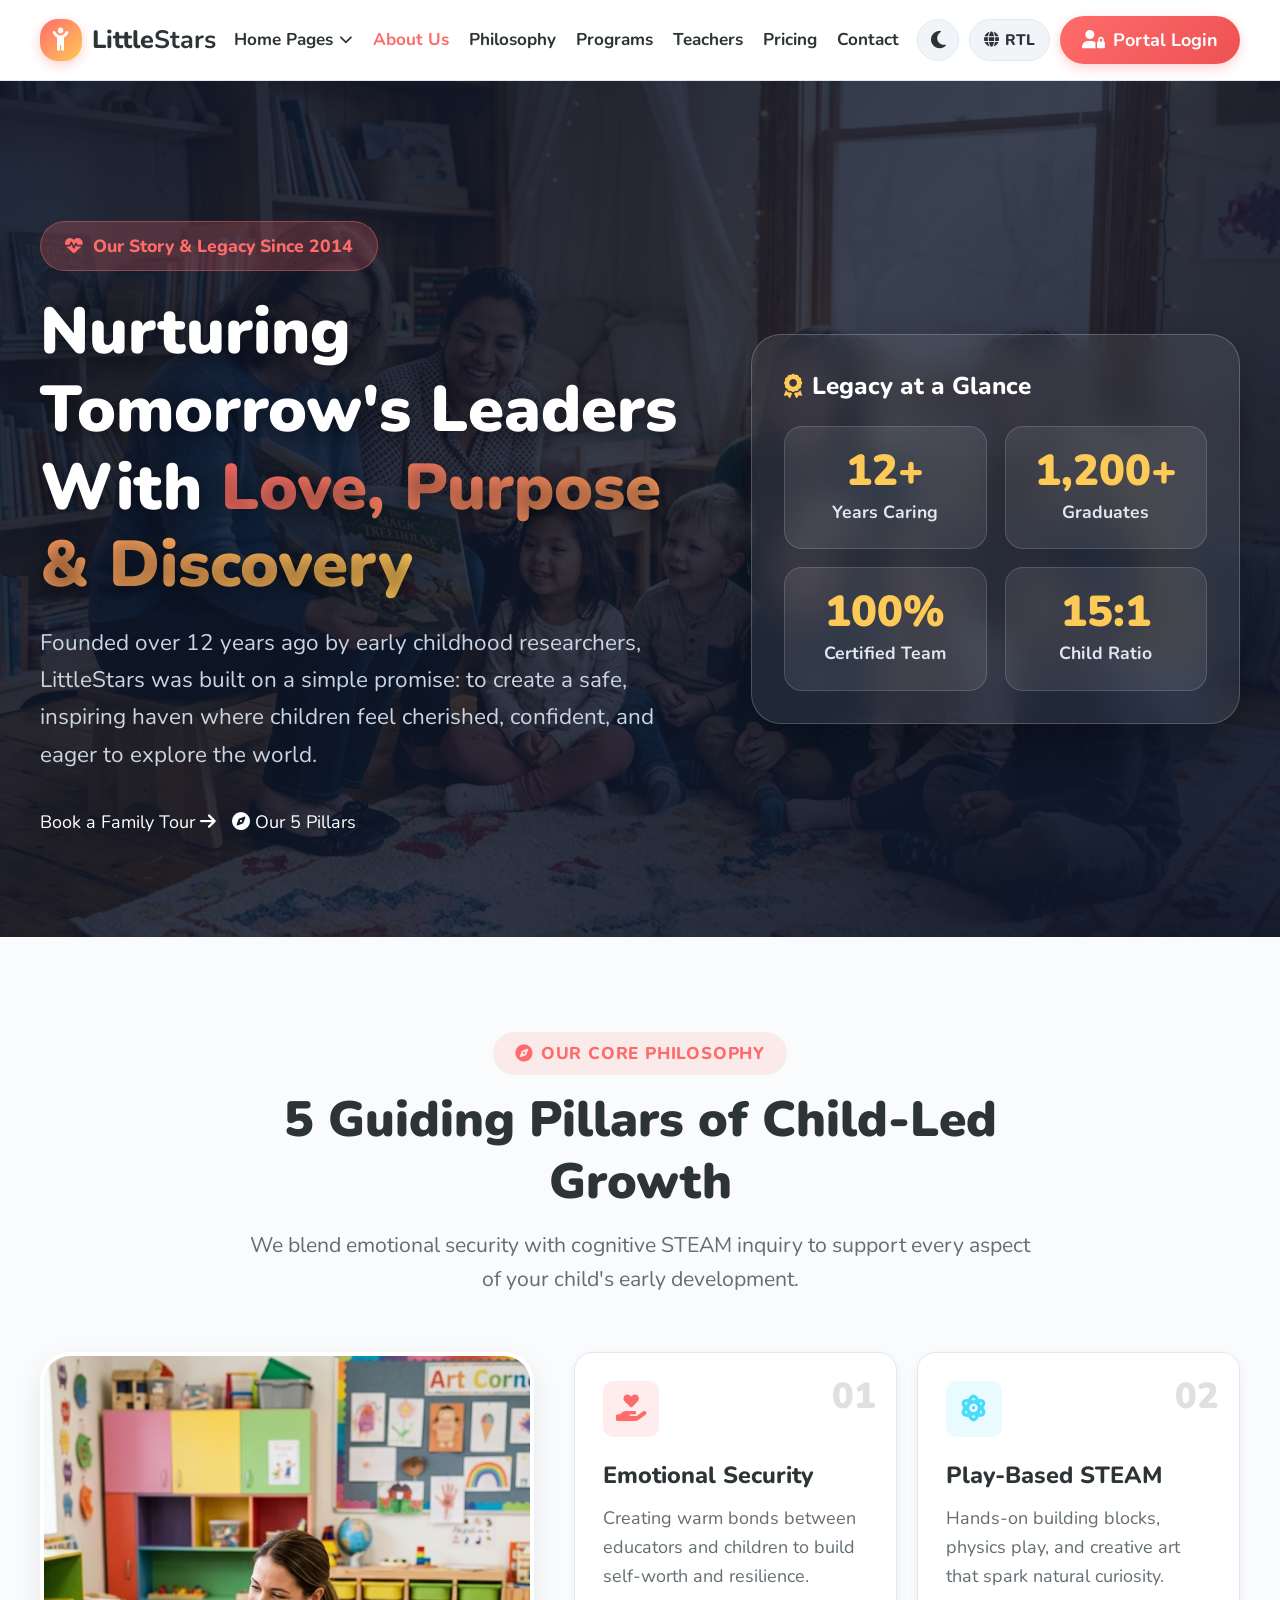
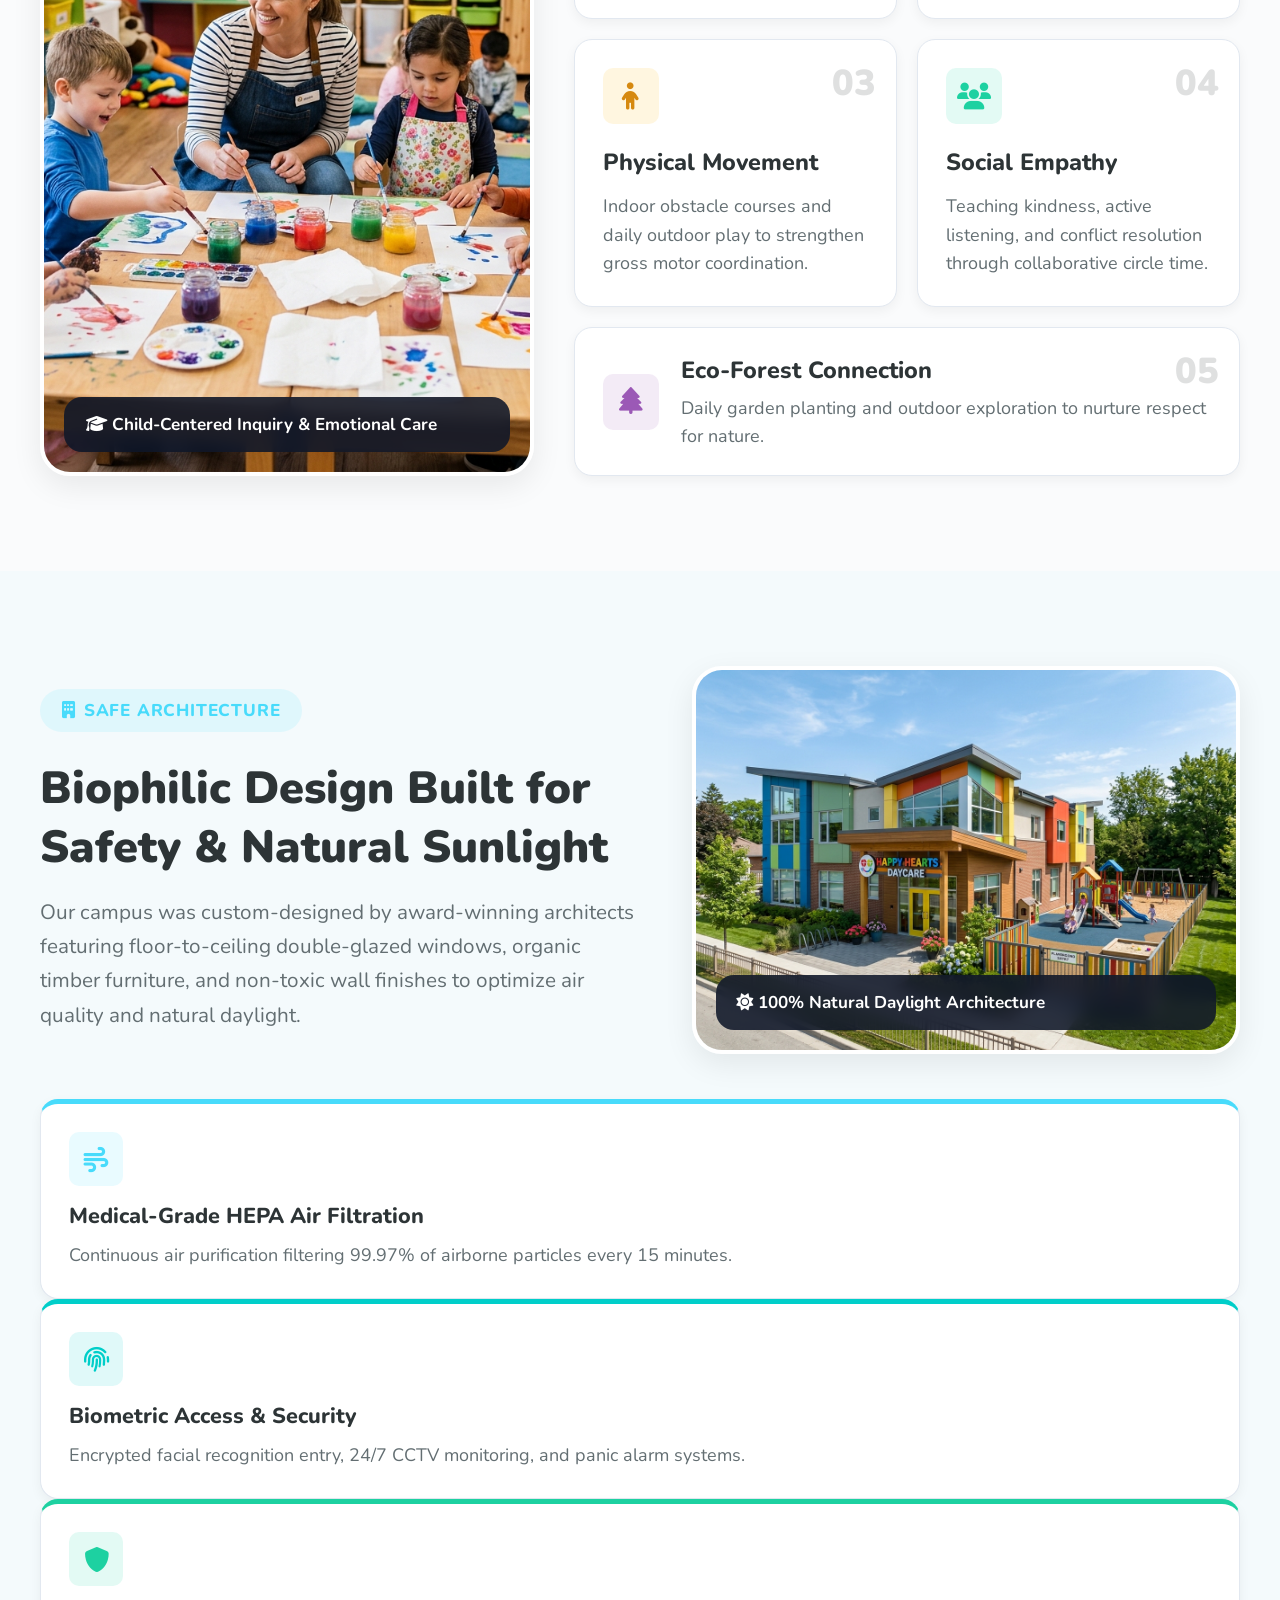
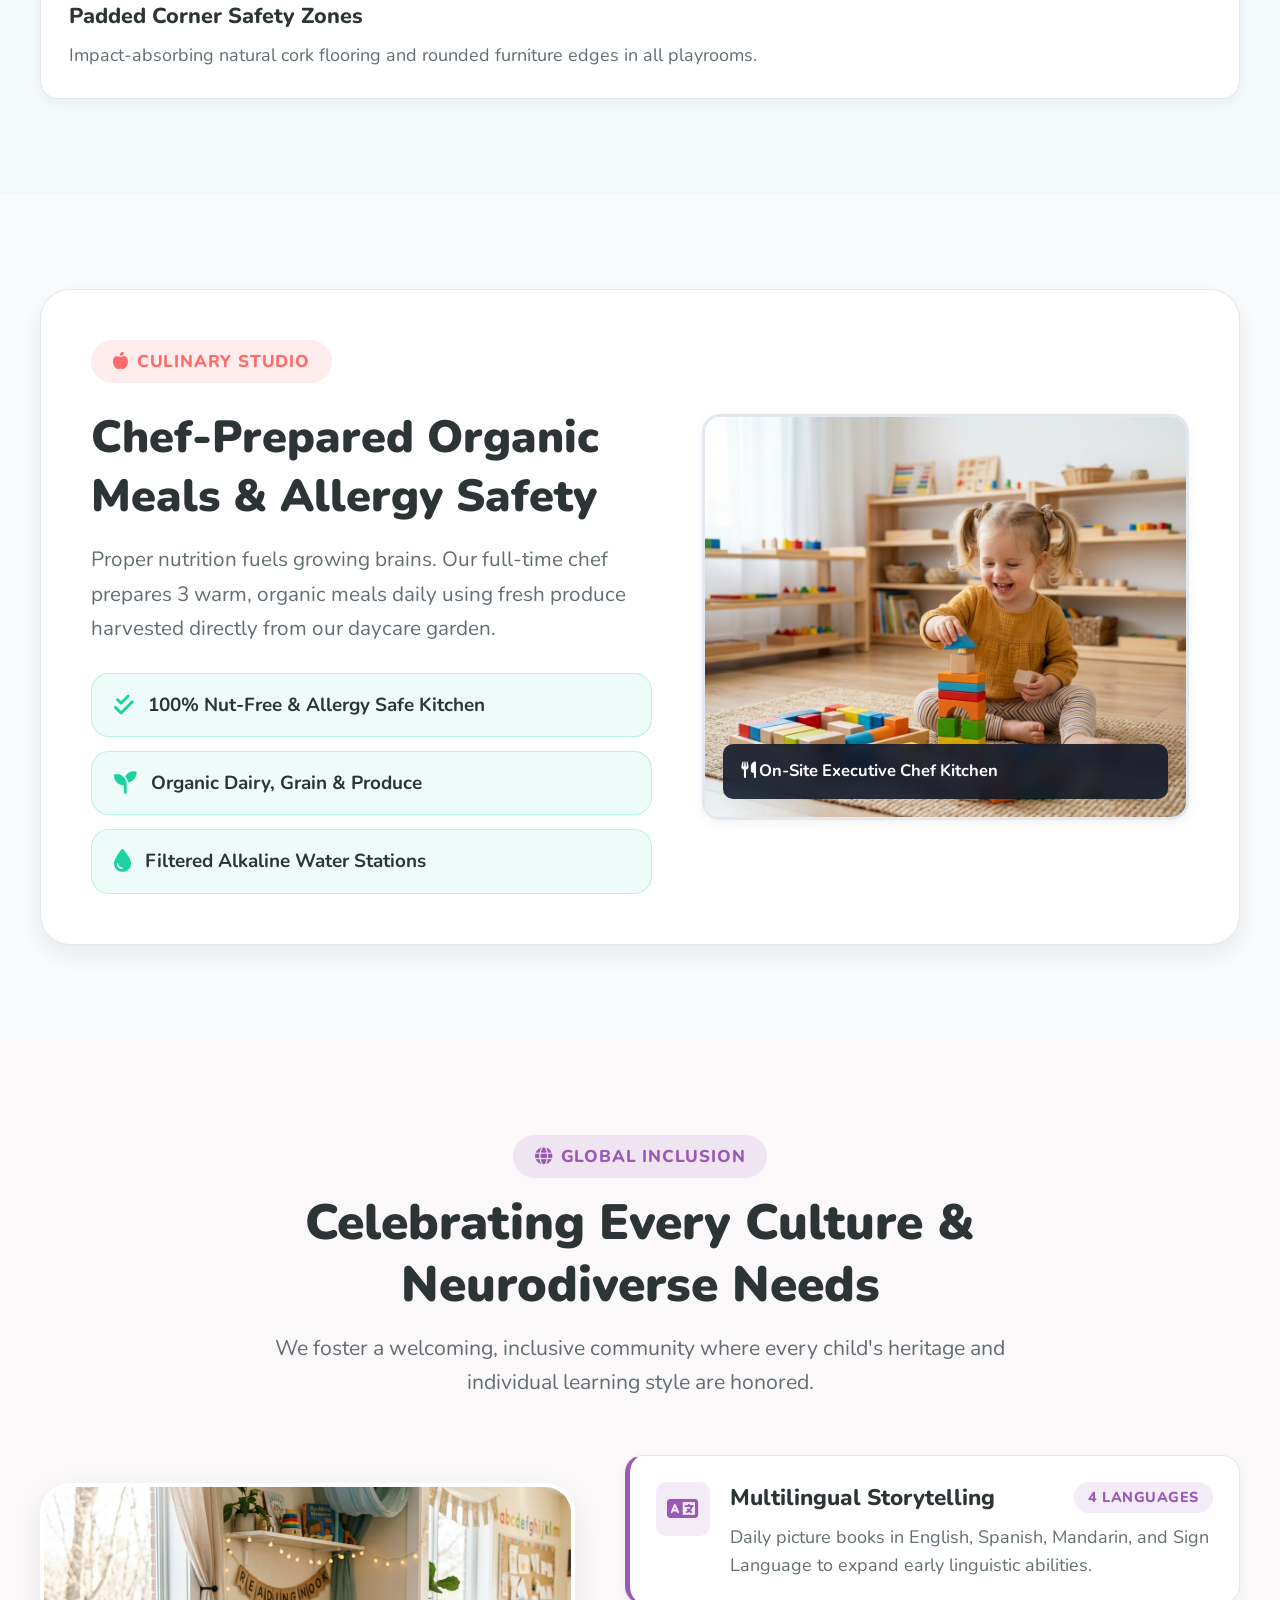
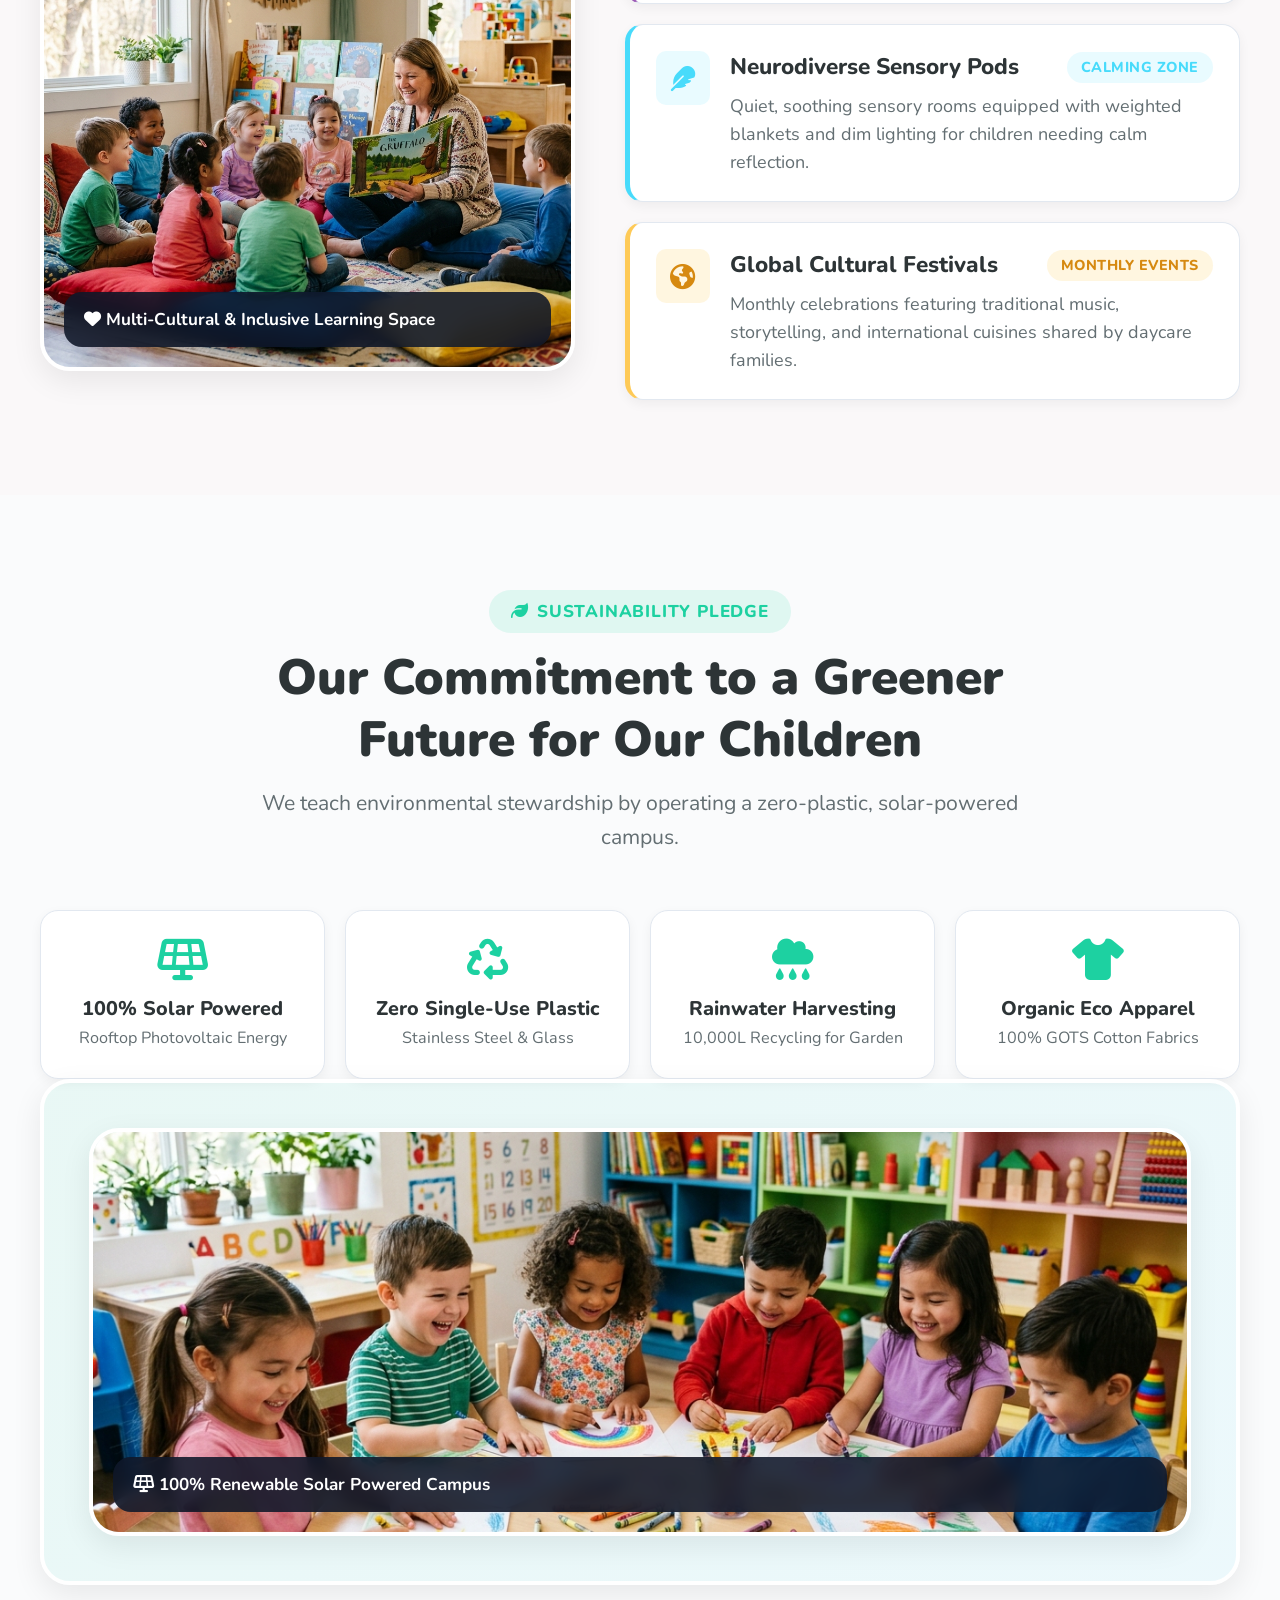
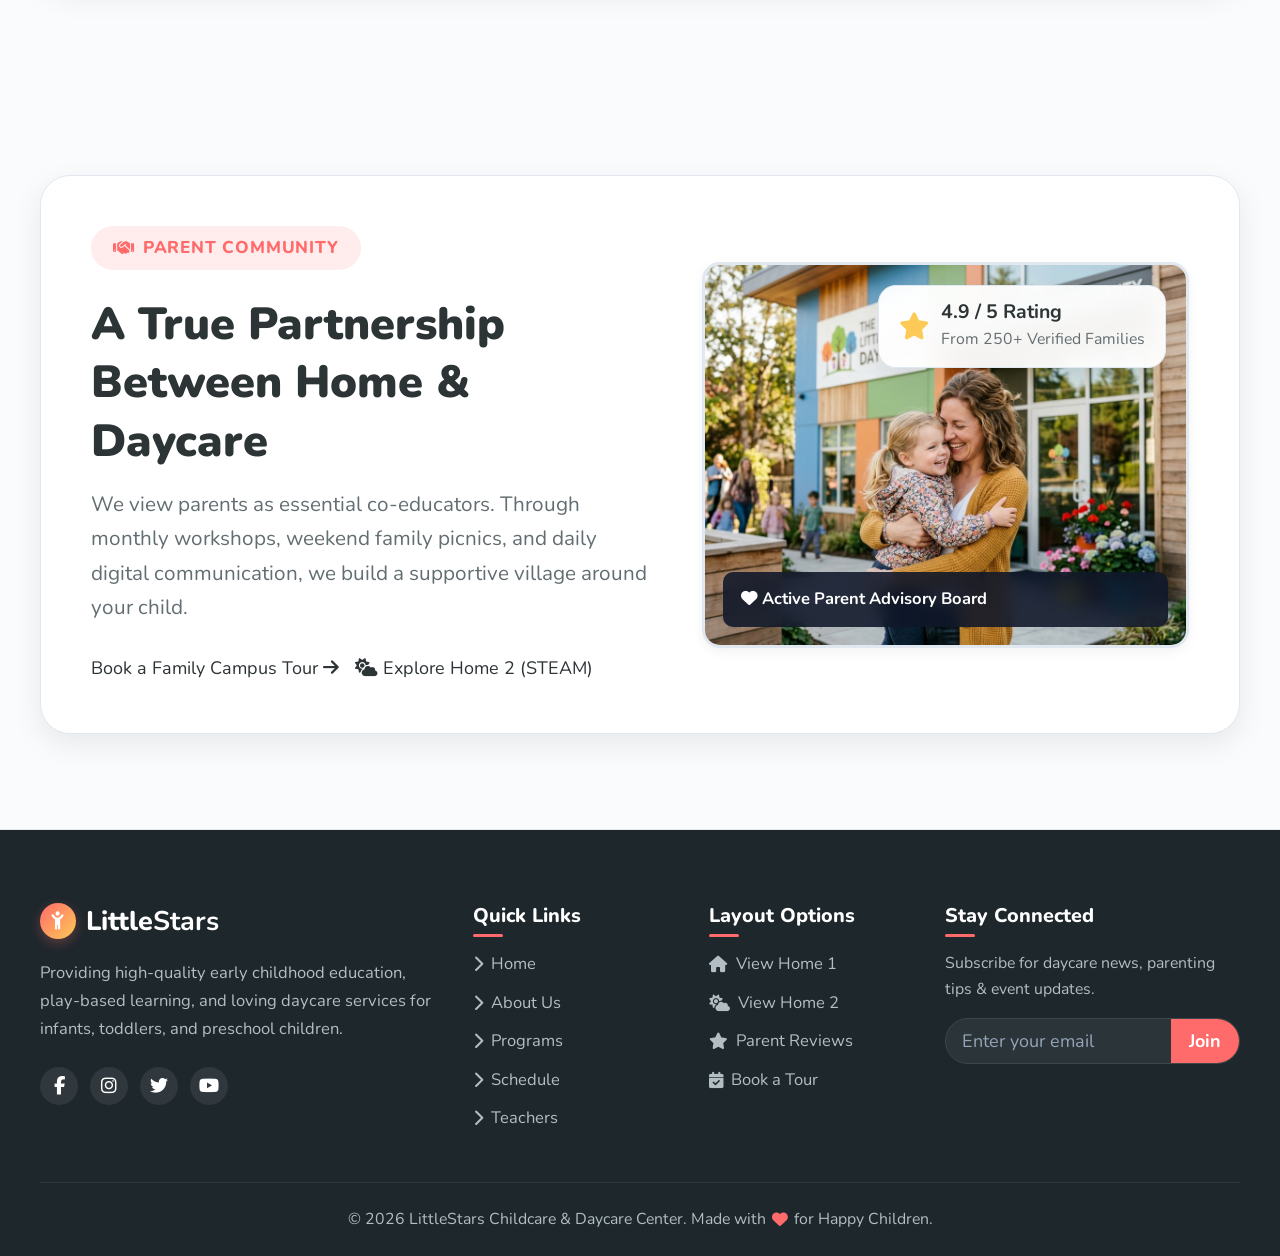
==== about.html @ 35e99935 "first commit" ====
<!DOCTYPE html>
<html lang="en">
<head>
  <meta charset="UTF-8">
  <meta name="viewport" content="width=device-width, initial-scale=1.0">
  <title>About Us - LittleStars Childcare & Daycare Center</title>

  <!-- Font Awesome Icons -->
  <link rel="stylesheet" href="https://cdnjs.cloudflare.com/ajax/libs/font-awesome/6.4.0/css/all.min.css">

  <!-- Google Fonts - Nunito -->
  <link rel="preconnect" href="https://fonts.googleapis.com">
  <link rel="preconnect" href="https://fonts.gstatic.com" crossorigin>
  <link href="https://fonts.googleapis.com/css2?family=Nunito:wght@400;600;700;800;900&display=swap" rel="stylesheet">

  <!-- Stylesheet -->
  <link rel="stylesheet" href="style.css">
</head>
<body>

  <!-- ==========================================================================
       HEADER NAVBAR COMPONENT (EXACT MATCH ACROSS ALL PAGES)
       ========================================================================== -->
  <header class="header">
    <div class="container">
      <nav class="navbar">
        <!-- Brand Logo -->
        <a href="index.html" class="brand-logo">
          <div class="brand-icon">
            <i class="fa-solid fa-child-reaching"></i>
          </div>
          <span>Little<strong>Stars</strong></span>
        </a>

        <!-- Navigation Menu -->
        <ul class="nav-menu" id="nav-menu">
          <!-- Home Dropdown -->
          <li class="nav-item dropdown" id="home-dropdown">
            <a href="#" class="nav-link dropdown-toggle">
              <span id="current-home-text">Home 1</span> <i class="fa-solid fa-chevron-down dropdown-icon"></i>
            </a>
            <ul class="dropdown-menu">
              <li class="dropdown-item">
                <a href="index.html" id="select-home1">
                  <i class="fa-solid fa-house"></i> Home 1 <span class="badge" id="badge-home1" style="display:none;">Active</span>
                </a>
              </li>
              <li class="dropdown-item">
                <a href="home2.html" id="select-home2">
                  <i class="fa-solid fa-cloud-sun"></i> Home 2 <span class="badge" id="badge-home2" style="display:none;">Active</span>
                </a>
              </li>
            </ul>
          </li>

          <!-- Navigation Links -->
          <li class="nav-item"><a href="about.html" class="nav-link active">About Us</a></li>
          <li class="nav-item"><a href="philosophy.html" class="nav-link">Philosophy</a></li>
          <li class="nav-item"><a href="programs.html" class="nav-link">Programs</a></li>
          <li class="nav-item"><a href="teachers.html" class="nav-link">Teachers</a></li>
          <li class="nav-item"><a href="pricing.html" class="nav-link">Pricing</a></li>
          <li class="nav-item"><a href="contact.html" class="nav-link">Contact</a></li>
        </ul>

        <!-- Right Side Utilities (Dark Mode, RTL, Login) -->
        <div class="nav-actions">
          <!-- Dark Mode Toggle Button -->
          <button class="icon-btn" id="theme-toggle-btn" title="Toggle Dark/Light Mode">
            <i class="fa-solid fa-moon"></i>
          </button>

          <!-- RTL Layout Switcher Button -->
          <button class="icon-btn rtl-toggle-btn" id="rtl-toggle-btn" title="Switch to RTL Mode">
            <i class="fa-solid fa-globe"></i>
            <span id="rtl-label">RTL</span>
          </button>

          <!-- Parent / Staff Portal Login Button -->
          <a href="login.html" class="btn-login" id="login-btn">
            <i class="fa-solid fa-user-lock"></i>
            <span>Portal Login</span>
          </a>

          <!-- Mobile Hamburger Toggle -->
          <button class="mobile-toggle" id="mobile-toggle-btn" aria-label="Toggle Navigation">
            <i class="fa-solid fa-bars"></i>
          </button>
        </div>
      </nav>
    </div>
  </header>

  <!-- ==========================================================================
       MAIN CONTENT CONTAINER - ABOUT.HTML 7 UNIQUE SECTIONS WITH UNIQUE IMAGES
       ========================================================================== -->
  <main class="main-content">

    <!-- ==========================================================================
         SECTION 1: OUR FOUNDING VISION & LEGACY (#abt-hero) - SPLIT HERO LAYOUT
         ========================================================================== -->
    <section class="abt-hero-section" id="abt-hero">
      <div class="abt-hero-overlay"></div>
      <div class="container abt-hero-container">
        <div class="abt-hero-grid">
          <!-- Left Hero Content -->
          <div class="abt-hero-text">
            <div class="abt-hero-badge">
              <i class="fa-solid fa-heart-pulse"></i> Our Story & Legacy Since 2014
            </div>
            <h1 class="abt-hero-title">
              Nurturing Tomorrow's Leaders With <span>Love, Purpose & Discovery</span>
            </h1>
            <p class="abt-hero-desc">
              Founded over 12 years ago by early childhood researchers, LittleStars was built on a simple promise: to create a safe, inspiring haven where children feel cherished, confident, and eager to explore the world.
            </p>
            <div class="abt-hero-actions">
              <a href="contact.html" class="btn-primary">
                Book a Family Tour <i class="fa-solid fa-arrow-right"></i>
              </a>
              <a href="#abt-philosophy" class="btn-secondary">
                <i class="fa-solid fa-compass"></i> Our 5 Pillars
              </a>
            </div>
          </div>

          <!-- Right Floating Stats Card Grid -->
          <div class="abt-hero-card-box">
            <div class="abt-hero-stats-card">
              <h3><i class="fa-solid fa-award"></i> Legacy at a Glance</h3>
              <div class="abt-hero-stats-grid">
                <div class="abt-stat-box">
                  <h4>12+</h4>
                  <p>Years Caring</p>
                </div>
                <div class="abt-stat-box">
                  <h4>1,200+</h4>
                  <p>Graduates</p>
                </div>
                <div class="abt-stat-box">
                  <h4>100%</h4>
                  <p>Certified Team</p>
                </div>
                <div class="abt-stat-box">
                  <h4>15:1</h4>
                  <p>Child Ratio</p>
                </div>
              </div>
            </div>
          </div>
        </div>
      </div>
    </section>

    <!-- ==========================================================================
         SECTION 2: THE 5 GUIDING CHILD-LED PILLARS (#abt-philosophy) - SPLIT GRID LAYOUT
         ========================================================================== -->
    <section class="abt-philosophy-section" id="abt-philosophy">
      <div class="container">
        <div class="section-header">
          <span class="section-tag"><i class="fa-solid fa-compass"></i> Our Core Philosophy</span>
          <h2 class="section-title">5 Guiding Pillars of Child-Led Growth</h2>
          <p class="section-desc">We blend emotional security with cognitive STEAM inquiry to support every aspect of your child's early development.</p>
        </div>

        <div class="abt-philosophy-split">
          <!-- Featured Image Frame Left -->
          <div class="abt-philo-media">
            <div class="abt-philo-frame">
              <img src="images/about_child_philosophy.jpg" alt="Child-led growth philosophy and inquiry learning">
              <div class="abt-philo-tag">
                <i class="fa-solid fa-graduation-cap"></i> Child-Centered Inquiry & Emotional Care
              </div>
            </div>
          </div>

          <!-- 5 Pillars Grid Right -->
          <div class="abt-pillars-grid">
            <!-- Pillar 1 -->
            <div class="abt-pillar-card p-red">
              <div class="abt-p-num">01</div>
              <div class="abt-p-icon"><i class="fa-solid fa-hand-holding-heart"></i></div>
              <h3>Emotional Security</h3>
              <p>Creating warm bonds between educators and children to build self-worth and resilience.</p>
            </div>

            <!-- Pillar 2 -->
            <div class="abt-pillar-card p-blue">
              <div class="abt-p-num">02</div>
              <div class="abt-p-icon"><i class="fa-solid fa-atom"></i></div>
              <h3>Play-Based STEAM</h3>
              <p>Hands-on building blocks, physics play, and creative art that spark natural curiosity.</p>
            </div>

            <!-- Pillar 3 -->
            <div class="abt-pillar-card p-yellow">
              <div class="abt-p-num">03</div>
              <div class="abt-p-icon"><i class="fa-solid fa-child"></i></div>
              <h3>Physical Movement</h3>
              <p>Indoor obstacle courses and daily outdoor play to strengthen gross motor coordination.</p>
            </div>

            <!-- Pillar 4 -->
            <div class="abt-pillar-card p-green">
              <div class="abt-p-num">04</div>
              <div class="abt-p-icon"><i class="fa-solid fa-users"></i></div>
              <h3>Social Empathy</h3>
              <p>Teaching kindness, active listening, and conflict resolution through collaborative circle time.</p>
            </div>

            <!-- Pillar 5 (Full Span) -->
            <div class="abt-pillar-card p-purple full-span">
              <div class="abt-p-num">05</div>
              <div class="abt-p-icon"><i class="fa-solid fa-tree"></i></div>
              <div class="abt-p-content">
                <h3>Eco-Forest Connection</h3>
                <p>Daily garden planting and outdoor exploration to nurture respect for nature.</p>
              </div>
            </div>
          </div>
        </div>
      </div>
    </section>

    <!-- ==========================================================================
         SECTION 3: BIOPHILIC CAMPUS ARCHITECTURE (#abt-architecture) - SPLIT STORY & 3-COL PERKS
         ========================================================================== -->
    <section class="abt-arch-section" id="abt-architecture">
      <div class="container">
        <!-- Top Split: Story Text Left, Photo Frame Right -->
        <div class="abt-arch-top-split">
          <div class="abt-arch-text">
            <span class="section-tag blue-tag"><i class="fa-solid fa-building"></i> Safe Architecture</span>
            <h2>Biophilic Design Built for Safety & Natural Sunlight</h2>
            <p>
              Our campus was custom-designed by award-winning architects featuring floor-to-ceiling double-glazed windows, organic timber furniture, and non-toxic wall finishes to optimize air quality and natural daylight.
            </p>
          </div>

          <div class="abt-arch-media">
            <div class="abt-compact-frame">
              <img src="images/about_facility_architecture.jpg" alt="Modern bright daycare facility architecture with sunlit windows">
              <div class="abt-frame-badge">
                <i class="fa-solid fa-sun"></i> 100% Natural Daylight Architecture
              </div>
            </div>
          </div>
        </div>

        <!-- Bottom: 3 Perks 3-Column Grid -->
        <div class="abt-arch-perks-grid 3-col">
          <div class="abt-perk-card p-blue">
            <div class="abt-perk-icon"><i class="fa-solid fa-wind"></i></div>
            <h4>Medical-Grade HEPA Air Filtration</h4>
            <p>Continuous air purification filtering 99.97% of airborne particles every 15 minutes.</p>
          </div>

          <div class="abt-perk-card p-cyan">
            <div class="abt-perk-icon"><i class="fa-solid fa-fingerprint"></i></div>
            <h4>Biometric Access & Security</h4>
            <p>Encrypted facial recognition entry, 24/7 CCTV monitoring, and panic alarm systems.</p>
          </div>

          <div class="abt-perk-card p-green">
            <div class="abt-perk-icon"><i class="fa-solid fa-shield"></i></div>
            <h4>Padded Corner Safety Zones</h4>
            <p>Impact-absorbing natural cork flooring and rounded furniture edges in all playrooms.</p>
          </div>
        </div>
      </div>
    </section>

    <!-- ==========================================================================
         SECTION 4: FARM-TO-TABLE ORGANIC NUTRITION (#abt-nutrition) - TEXT LEFT, MEDIA RIGHT
         ========================================================================== -->
    <section class="abt-nutrition-section" id="abt-nutrition">
      <div class="container">
        <div class="abt-nutrition-box">
          <div class="abt-nutrition-grid">
            <!-- Left Content -->
            <div class="abt-nutri-text">
              <span class="section-tag"><i class="fa-solid fa-apple-whole"></i> Culinary Studio</span>
              <h2>Chef-Prepared Organic Meals & Allergy Safety</h2>
              <p>Proper nutrition fuels growing brains. Our full-time chef prepares 3 warm, organic meals daily using fresh produce harvested directly from our daycare garden.</p>

              <div class="abt-meal-specs">
                <div class="abt-meal-pill">
                  <i class="fa-solid fa-check-double"></i> 100% Nut-Free & Allergy Safe Kitchen
                </div>
                <div class="abt-meal-pill">
                  <i class="fa-solid fa-seedling"></i> Organic Dairy, Grain & Produce
                </div>
                <div class="abt-meal-pill">
                  <i class="fa-solid fa-droplet"></i> Filtered Alkaline Water Stations
                </div>
              </div>
            </div>

            <!-- Right Photo Frame -->
            <div class="abt-nutri-media">
              <div class="abt-nutri-frame">
                <img src="images/about_nutrition_kitchen.jpg" alt="Chef serving organic meals to toddlers at daycare dining table">
                <div class="abt-nutri-chip">
                  <i class="fa-solid fa-utensils"></i> On-Site Executive Chef Kitchen
                </div>
              </div>
            </div>
          </div>
        </div>
      </div>
    </section>

    <!-- ==========================================================================
         SECTION 5: GLOBAL DIVERSITY & INCLUSION (#abt-inclusion) - RICH SPLIT GRID LAYOUT
         ========================================================================== -->
    <section class="abt-inclusion-section" id="abt-inclusion">
      <div class="container">
        <div class="section-header">
          <span class="section-tag purple-tag"><i class="fa-solid fa-globe"></i> Global Inclusion</span>
          <h2 class="section-title">Celebrating Every Culture & Neurodiverse Needs</h2>
          <p class="section-desc">We foster a welcoming, inclusive community where every child's heritage and individual learning style are honored.</p>
        </div>

        <div class="abt-inclusion-split">
          <!-- Featured Image Frame Left -->
          <div class="abt-inc-media">
            <div class="abt-inc-frame">
              <img src="images/about_diversity_inclusion.jpg" alt="Diverse children participating in global cultural learning">
              <div class="abt-inc-tag">
                <i class="fa-solid fa-heart"></i> Multi-Cultural & Inclusive Learning Space
              </div>
            </div>
          </div>

          <!-- Feature Cards Right -->
          <div class="abt-inclusion-list">
            <!-- Card 1 -->
            <div class="abt-inc-card-row p-purple">
              <div class="abt-inc-icon"><i class="fa-solid fa-language"></i></div>
              <div class="abt-inc-body">
                <div class="abt-inc-header">
                  <h3>Multilingual Storytelling</h3>
                  <span class="inc-chip">4 Languages</span>
                </div>
                <p>Daily picture books in English, Spanish, Mandarin, and Sign Language to expand early linguistic abilities.</p>
              </div>
            </div>

            <!-- Card 2 -->
            <div class="abt-inc-card-row p-blue">
              <div class="abt-inc-icon"><i class="fa-solid fa-feather"></i></div>
              <div class="abt-inc-body">
                <div class="abt-inc-header">
                  <h3>Neurodiverse Sensory Pods</h3>
                  <span class="inc-chip">Calming Zone</span>
                </div>
                <p>Quiet, soothing sensory rooms equipped with weighted blankets and dim lighting for children needing calm reflection.</p>
              </div>
            </div>

            <!-- Card 3 -->
            <div class="abt-inc-card-row p-yellow">
              <div class="abt-inc-icon"><i class="fa-solid fa-earth-americas"></i></div>
              <div class="abt-inc-body">
                <div class="abt-inc-header">
                  <h3>Global Cultural Festivals</h3>
                  <span class="inc-chip">Monthly Events</span>
                </div>
                <p>Monthly celebrations featuring traditional music, storytelling, and international cuisines shared by daycare families.</p>
              </div>
            </div>
          </div>
        </div>
      </div>
    </section>

    <!-- ==========================================================================
         SECTION 6: ZERO-WASTE & SOLAR SUSTAINABILITY (#abt-sustainability)
         ========================================================================== -->
    <section class="abt-sust-section" id="abt-sustainability">
      <div class="container">
        <div class="section-header">
          <span class="section-tag green-tag"><i class="fa-solid fa-leaf"></i> Sustainability Pledge</span>
          <h2 class="section-title">Our Commitment to a Greener Future for Our Children</h2>
          <p class="section-desc">We teach environmental stewardship by operating a zero-plastic, solar-powered campus.</p>
        </div>

        <!-- Eco Ribbon Cards Grid (Outside Banner Container) -->
        <div class="abt-sust-ribbon 4-col">
          <div class="abt-sust-item">
            <i class="fa-solid fa-solar-panel"></i>
            <div>
              <strong>100% Solar Powered</strong>
              <span>Rooftop Photovoltaic Energy</span>
            </div>
          </div>

          <div class="abt-sust-item">
            <i class="fa-solid fa-recycle"></i>
            <div>
              <strong>Zero Single-Use Plastic</strong>
              <span>Stainless Steel & Glass</span>
            </div>
          </div>

          <div class="abt-sust-item">
            <i class="fa-solid fa-cloud-rain"></i>
            <div>
              <strong>Rainwater Harvesting</strong>
              <span>10,000L Recycling for Garden</span>
            </div>
          </div>

          <div class="abt-sust-item">
            <i class="fa-solid fa-shirt"></i>
            <div>
              <strong>Organic Eco Apparel</strong>
              <span>100% GOTS Cotton Fabrics</span>
            </div>
          </div>
        </div>

        <!-- Featured Bottom Media Banner -->
        <div class="abt-sust-banner">
          <div class="abt-sust-frame">
            <img src="images/about_sustainability_pledge.jpg" alt="Solar powered eco-friendly daycare garden and green campus">
            <div class="abt-sust-tag">
              <i class="fa-solid fa-solar-panel"></i> 100% Renewable Solar Powered Campus
            </div>
          </div>
        </div>
      </div>
    </section>

    <!-- ==========================================================================
         SECTION 7: PARENT PARTNERSHIP & ADVISORY (#abt-community)
         ========================================================================== -->
    <section class="abt-community-section" id="abt-community">
      <div class="container">
        <div class="abt-community-box">
          <div class="abt-community-grid">
            <!-- Left Content & CTA -->
            <div class="abt-comm-text">
              <span class="section-tag"><i class="fa-solid fa-handshake"></i> Parent Community</span>
              <h2>A True Partnership Between Home & Daycare</h2>
              <p>We view parents as essential co-educators. Through monthly workshops, weekend family picnics, and daily digital communication, we build a supportive village around your child.</p>

              <div class="abt-comm-cta">
                <a href="contact.html" class="btn-primary">
                  Book a Family Campus Tour <i class="fa-solid fa-arrow-right"></i>
                </a>
                <a href="home2.html" class="btn-secondary">
                  <i class="fa-solid fa-cloud-sun"></i> Explore Home 2 (STEAM)
                </a>
              </div>
            </div>

            <!-- Right Media Frame with Floating Parent Badge -->
            <div class="abt-comm-media">
              <div class="abt-comm-frame">
                <img src="images/about_parent_partnership.jpg" alt="Parents and educators conversing warmly during daycare event">
                <div class="abt-comm-tag">
                  <i class="fa-solid fa-heart"></i> Active Parent Advisory Board
                </div>
                <div class="abt-comm-floating-badge">
                  <i class="fa-solid fa-star"></i>
                  <div>
                    <strong>4.9 / 5 Rating</strong>
                    <span>From 250+ Verified Families</span>
                  </div>
                </div>
              </div>
            </div>
          </div>
        </div>
      </div>
    </section>

  </main>

  <!-- ==========================================================================
       FOOTER COMPONENT (EXACT MATCH ACROSS ALL PAGES)
       ========================================================================== -->
  <footer class="footer">
    <div class="container">
      <div class="footer-grid">
        <!-- Brand Column -->
        <div class="footer-brand">
          <div class="brand-title">
            <div class="brand-icon" style="width:36px; height:36px; font-size:1rem;">
              <i class="fa-solid fa-child-reaching"></i>
            </div>
            <span>Little<strong>Stars</strong></span>
          </div>
          <p>
            Providing high-quality early childhood education, play-based learning, and loving daycare services for infants, toddlers, and preschool children.
          </p>
          <div class="footer-socials">
            <a href="#" class="social-link" title="Facebook"><i class="fa-brands fa-facebook-f"></i></a>
            <a href="#" class="social-link" title="Instagram"><i class="fa-brands fa-instagram"></i></a>
            <a href="#" class="social-link" title="Twitter"><i class="fa-brands fa-twitter"></i></a>
            <a href="#" class="social-link" title="YouTube"><i class="fa-brands fa-youtube"></i></a>
          </div>
        </div>

        <!-- Quick Links -->
        <div class="footer-column">
          <h4>Quick Links</h4>
          <ul class="footer-links">
            <li><a href="#hero"><i class="fa-solid fa-chevron-right"></i> Home</a></li>
            <li><a href="about.html"><i class="fa-solid fa-chevron-right"></i> About Us</a></li>
            <li><a href="programs.html"><i class="fa-solid fa-chevron-right"></i> Programs</a></li>
            <li><a href="#schedule"><i class="fa-solid fa-chevron-right"></i> Schedule</a></li>
            <li><a href="teachers.html"><i class="fa-solid fa-chevron-right"></i> Teachers</a></li>
          </ul>
        </div>

        <!-- Home Options Selection -->
        <div class="footer-column">
          <h4>Layout Options</h4>
          <ul class="footer-links">
            <li><a href="index.html" id="footer-link-home1"><i class="fa-solid fa-house"></i> View Home 1</a></li>
            <li><a href="home2.html" id="footer-link-home2"><i class="fa-solid fa-cloud-sun"></i> View Home 2</a></li>
            <li><a href="#testimonials"><i class="fa-solid fa-star"></i> Parent Reviews</a></li>
            <li><a href="contact.html"><i class="fa-solid fa-calendar-check"></i> Book a Tour</a></li>
          </ul>
        </div>

        <!-- Newsletter & Contact -->
        <div class="footer-column">
          <h4>Stay Connected</h4>
          <p style="font-size:0.88rem; margin-bottom:12px;">Subscribe for daycare news, parenting tips & event updates.</p>
          <form class="newsletter-form" onsubmit="event.preventDefault(); alert('Subscribed to newsletter!');">
            <input type="email" placeholder="Enter your email" required>
            <button type="submit">Join</button>
          </form>
        </div>
      </div>

      <div class="footer-bottom">
        <p>© 2026 LittleStars Childcare & Daycare Center. Made with <i class="fa-solid fa-heart"></i> for Happy Children.</p>
      </div>
    </div>
  </footer>

  <!-- ==========================================================================
       LOGIN MODAL COMPONENT (EXACT MATCH)
       ========================================================================== -->
  <div class="modal-overlay" id="login-modal">
    <div class="modal-card">
      <div class="modal-header">
        <h3 class="modal-title" id="modal-tab-title">Parent Portal Login</h3>
        <button class="close-modal" id="close-modal-btn" title="Close Modal">
          <i class="fa-solid fa-xmark"></i>
        </button>
      </div>

      <div class="modal-tabs">
        <button class="modal-tab-btn active" id="tab-parent">Parent Portal</button>
        <button class="modal-tab-btn" id="tab-staff">Staff Portal</button>
      </div>

      <div class="modal-body">
        <form onsubmit="event.preventDefault(); alert('Logging in...');">
          <div class="form-group">
            <label for="login-email">Email or Username</label>
            <div class="input-with-icon">
              <i class="fa-solid fa-envelope"></i>
              <input type="email" id="login-email" placeholder="Enter your email" required>
            </div>
          </div>

          <div class="form-group">
            <label for="login-password">Password</label>
            <div class="input-with-icon">
              <i class="fa-solid fa-lock"></i>
              <input type="password" id="login-password" placeholder="••••••••" required>
            </div>
          </div>

          <div class="form-options">
            <label>
              <input type="checkbox"> Remember me
            </label>
            <a href="#" class="forgot-link">Forgot password?</a>
          </div>

          <button type="submit" class="btn-submit-login">Sign In</button>
        </form>
      </div>
    </div>
  </div>

  <!-- JavaScript -->
  <script src="script.js"></script>
</body>
</html>
---- style.css ----
/* ==========================================================================
   Childcare & Daycare Center - 100% Card-Free & Fluid Stylesheet
   Supports: Light/Dark Mode, LTR/RTL Layouts, Responsive Mobile Navigation
   ========================================================================== */

/* --------------------------------------------------------------------------
   1. CSS Custom Properties / Variables
   -------------------------------------------------------------------------- */
:root {
  --primary: #FF6B6B;       /* Warm Coral Red */
  --primary-hover: #EE5253;
  --secondary: #48DBFB;     /* Playful Sky Blue */
  --accent-yellow: #FECA57; /* Bright Sun Yellow */
  --accent-green: #1DD1A1;  /* Fresh Mint Green */
  --accent-purple: #9B59B6; /* Creative Purple */
  
  --bg-main: #FAFBFC;
  --bg-card: #FFFFFF;
  --bg-navbar: rgba(255, 255, 255, 0.95);
  --bg-footer: #1E272C;
  --bg-modal: #FFFFFF;
  --bg-input: #F1F5F9;

  --text-main: #2D3436;
  --text-muted: #636E72;
  --text-inverse: #FFFFFF;
  --footer-text: #B2BEC3;
  --footer-heading: #FFFFFF;

  --border-color: #E2E8F0;
  --shadow-sm: 0 4px 12px rgba(0, 0, 0, 0.05);
  --shadow-md: 0 10px 30px rgba(0, 0, 0, 0.08);

  --font-family: 'Nunito', 'Segoe UI', Tahoma, Geneva, Verdana, sans-serif;
  --radius-sm: 10px;
  --radius-md: 18px;
  --radius-lg: 30px;
  --radius-full: 9999px;

  --transition-fast: 0.25s ease;
  --transition-normal: 0.35s ease;
}

/* Dark Theme Variables */
[data-theme="dark"] {
  --bg-main: #0F172A;
  --bg-card: #1E293B;
  --bg-navbar: rgba(30, 41, 59, 0.95);
  --bg-footer: #0B1120;
  --bg-modal: #1E293B;
  --bg-input: #334155;

  --text-main: #F8FAFC;
  --text-muted: #94A3B8;
  --text-inverse: #0F172A;
  --footer-text: #94A3B8;

  --border-color: #334155;
  --shadow-sm: 0 4px 12px rgba(0, 0, 0, 0.3);
  --shadow-md: 0 10px 30px rgba(0, 0, 0, 0.4);
}

/* --------------------------------------------------------------------------
   2. Reset & General Setup
   -------------------------------------------------------------------------- */
*, *::before, *::after {
  box-sizing: border-box;
  margin: 0;
  padding: 0;
}

html {
  font-family: var(--font-family);
  font-size: 18px;
  scroll-behavior: smooth;
  overflow-x: clip;
}

body {
  background-color: var(--bg-main);
  color: var(--text-main);
  line-height: 1.6;
  min-height: 100vh;
  display: flex;
  flex-direction: column;
  transition: background-color var(--transition-normal), color var(--transition-normal);
  overflow-x: clip;
}

a {
  color: inherit;
  text-decoration: none;
  transition: color var(--transition-fast);
}

ul {
  list-style: none;
}

button, input, textarea, select {
  font-family: inherit;
  font-size: inherit;
  border: none;
  outline: none;
  background: none;
}

button {
  cursor: pointer;
}

.container {
  width: 100%;
  max-width: 1240px;
  margin: 0 auto;
  padding: 0 20px;
}

/* Section Header Standard */
.section-header {
  text-align: center;
  max-width: 800px;
  margin: 0 auto 55px auto;
}

.section-tag {
  display: inline-flex;
  align-items: center;
  gap: 8px;
  padding: 8px 22px;
  border-radius: var(--radius-full);
  background: rgba(255, 107, 107, 0.12);
  color: var(--primary);
  font-weight: 800;
  font-size: 0.95rem;
  text-transform: uppercase;
  letter-spacing: 0.8px;
  margin-bottom: 14px;
}

.section-title {
  font-size: 2.75rem;
  font-weight: 900;
  line-height: 1.25;
  color: var(--text-main);
  margin-bottom: 16px;
}

.section-desc {
  font-size: 1.18rem;
  color: var(--text-muted);
}

/* --------------------------------------------------------------------------
   3. Header Navbar Component
   -------------------------------------------------------------------------- */
.header {
  position: sticky !important;
  position: -webkit-sticky !important;
  top: 0 !important;
  left: 0 !important;
  width: 100% !important;
  background-color: var(--bg-navbar);
  backdrop-filter: blur(12px);
  -webkit-backdrop-filter: blur(12px);
  border-bottom: 1px solid var(--border-color);
  z-index: 10000 !important;
  transition: background-color var(--transition-normal);
}

.navbar {
  display: flex;
  align-items: center;
  justify-content: space-between;
  height: 80px;
  flex-wrap: nowrap;
}

.brand-logo {
  display: flex;
  align-items: center;
  gap: 10px;
  font-size: 1.4rem;
  font-weight: 800;
  color: var(--text-main);
  flex-shrink: 0;
  white-space: nowrap;
}

.brand-icon {
  width: 42px;
  height: 42px;
  background: linear-gradient(135deg, var(--primary), var(--accent-yellow));
  color: #fff;
  border-radius: var(--radius-md);
  display: flex;
  align-items: center;
  justify-content: center;
  font-size: 1.3rem;
  box-shadow: 0 4px 12px rgba(255, 107, 107, 0.3);
  flex-shrink: 0;
}

.nav-menu {
  display: flex;
  align-items: center;
  gap: 20px;
  flex-wrap: nowrap;
}

.nav-item {
  position: relative;
  flex-shrink: 0;
}

.nav-link {
  font-weight: 700;
  font-size: 0.95rem;
  color: var(--text-main);
  padding: 8px 0;
  display: flex;
  align-items: center;
  gap: 6px;
  white-space: nowrap;
}

.nav-link:hover,
.nav-link.active {
  color: var(--primary);
}

/* Dropdown Menu */
.dropdown-icon {
  font-size: 0.75rem;
  transition: transform var(--transition-fast);
}

.nav-item.dropdown:hover .dropdown-icon,
.nav-item.dropdown.open .dropdown-icon {
  transform: rotate(180deg);
}

.dropdown-menu {
  position: absolute;
  top: 100%;
  left: 0;
  min-width: 180px;
  background-color: var(--bg-card);
  border: 1px solid var(--border-color);
  border-radius: var(--radius-md);
  padding: 8px 0;
  box-shadow: var(--shadow-md);
  opacity: 0;
  visibility: hidden;
  transform: translateY(10px);
  transition: opacity var(--transition-fast), transform var(--transition-fast), visibility var(--transition-fast);
  z-index: 100;
}

.nav-item.dropdown:hover .dropdown-menu,
.nav-item.dropdown.open .dropdown-menu {
  opacity: 1;
  visibility: visible;
  transform: translateY(0);
}

.dropdown-item a {
  display: flex;
  align-items: center;
  gap: 10px;
  padding: 10px 18px;
  font-weight: 600;
  font-size: 0.9rem;
  color: var(--text-main);
  transition: background-color var(--transition-fast), color var(--transition-fast);
  cursor: pointer;
  white-space: nowrap;
}

.dropdown-item a:hover {
  background-color: var(--bg-input);
  color: var(--primary);
}

.dropdown-item a .badge {
  font-size: 0.7rem;
  padding: 2px 8px;
  border-radius: var(--radius-full);
  background-color: var(--accent-green);
  color: #fff;
  font-weight: 700;
}

/* Right Side Actions */
.nav-actions {
  display: flex;
  align-items: center;
  gap: 10px;
  flex-shrink: 0;
  flex-wrap: nowrap;
}

.icon-btn {
  width: 42px;
  height: 42px;
  border-radius: 50%;
  background-color: var(--bg-input);
  color: var(--text-main);
  display: flex;
  align-items: center;
  justify-content: center;
  font-size: 1.1rem;
  transition: background-color var(--transition-fast), transform var(--transition-fast), color var(--transition-fast);
  border: 1px solid var(--border-color);
}

.icon-btn:hover {
  background-color: var(--primary);
  color: #ffffff;
  transform: translateY(-2px);
}

.rtl-toggle-btn {
  font-size: 0.85rem;
  font-weight: 800;
  width: auto;
  padding: 0 14px;
  border-radius: var(--radius-full);
  gap: 6px;
}

.btn-login {
  background: linear-gradient(135deg, var(--primary), var(--primary-hover));
  color: #ffffff;
  font-weight: 700;
  padding: 10px 22px;
  border-radius: var(--radius-full);
  display: flex;
  align-items: center;
  gap: 8px;
  box-shadow: 0 4px 12px rgba(255, 107, 107, 0.3);
  transition: transform var(--transition-fast), box-shadow var(--transition-fast);
}

.btn-login:hover {
  transform: translateY(-2px);
  box-shadow: 0 6px 16px rgba(255, 107, 107, 0.4);
}

.mobile-toggle {
  display: none;
  font-size: 1.4rem;
  background: none;
  color: var(--text-main);
}

/* RTL Support */
[dir="rtl"] {
  text-align: right;
}

[dir="rtl"] .dropdown-menu {
  left: auto;
  right: 0;
}

[dir="rtl"] .btn-login i,
[dir="rtl"] .dropdown-item a i,
[dir="rtl"] .footer-contact-item i {
  transform: scaleX(-1);
}

/* ==========================================================================
   4. SECTION 1: HERO BANNER (#hero) - FLUID MULTI-LAYERED SHOWCASE
   ========================================================================== */
.hero-section {
  position: relative;
  min-height: calc(100vh - 80px);
  padding: 110px 0 90px 0;
  background: linear-gradient(135deg, rgba(15, 23, 42, 0.82) 0%, rgba(15, 23, 42, 0.65) 50%, rgba(255, 107, 107, 0.45) 100%), url('images/hero_playground.jpg') center/cover no-repeat;
  display: flex;
  align-items: center;
  color: #ffffff;
  overflow: hidden;
  border-bottom: 1px solid var(--border-color);
}

/* Floating Background Animated Blobs */
.hero-bg-shapes {
  position: absolute;
  top: 0;
  left: 0;
  width: 100%;
  height: 100%;
  pointer-events: none;
  z-index: 1;
}

.hero-shape {
  position: absolute;
  border-radius: 50%;
  filter: blur(50px);
  opacity: 0.5;
  animation: heroFloat 12s infinite alternate ease-in-out;
}

.hero-shape.shape-1 {
  width: 320px;
  height: 320px;
  background: rgba(255, 107, 107, 0.25);
  top: -60px;
  left: -80px;
}

.hero-shape.shape-2 {
  width: 280px;
  height: 280px;
  background: rgba(72, 219, 251, 0.25);
  bottom: -50px;
  right: 10%;
  animation-delay: -4s;
}

.hero-shape.shape-3 {
  width: 220px;
  height: 220px;
  background: rgba(254, 202, 87, 0.25);
  top: 40%;
  left: 45%;
  animation-delay: -8s;
}

@keyframes heroFloat {
  0% { transform: translateY(0) scale(1); }
  50% { transform: translateY(-25px) scale(1.08); }
  100% { transform: translateY(15px) scale(0.95); }
}

.hero-grid {
  display: grid;
  grid-template-columns: 1.1fr 0.9fr;
  gap: 50px;
  align-items: center;
  position: relative;
  z-index: 2;
}

.hero-content {
  position: relative;
  z-index: 2;
}

.hero-badge {
  display: inline-flex;
  align-items: center;
  gap: 10px;
  background: rgba(255, 255, 255, 0.15);
  backdrop-filter: blur(10px);
  -webkit-backdrop-filter: blur(10px);
  padding: 8px 22px;
  border-radius: var(--radius-full);
  font-size: 0.88rem;
  font-weight: 800;
  color: #ffffff;
  box-shadow: 0 4px 15px rgba(0, 0, 0, 0.2);
  margin-bottom: 24px;
  border: 1px solid rgba(255, 255, 255, 0.3);
}

.badge-pulse {
  width: 10px;
  height: 10px;
  background-color: var(--primary);
  border-radius: 50%;
  display: inline-block;
  box-shadow: 0 0 0 0 rgba(255, 107, 107, 0.7);
  animation: pulseDot 1.8s infinite;
}

@keyframes pulseDot {
  0% { transform: scale(0.95); box-shadow: 0 0 0 0 rgba(255, 107, 107, 0.7); }
  70% { transform: scale(1); box-shadow: 0 0 0 10px rgba(255, 107, 107, 0); }
  100% { transform: scale(0.95); box-shadow: 0 0 0 0 rgba(255, 107, 107, 0); }
}

.hero-title {
  font-size: 3.25rem;
  font-weight: 900;
  line-height: 1.2;
  margin-bottom: 20px;
  color: #ffffff;
  letter-spacing: -0.5px;
  text-shadow: 0 4px 20px rgba(0, 0, 0, 0.4);
}

.gradient-text {
  background: linear-gradient(135deg, #FECA57 0%, #48DBFB 50%, #FF6B6B 100%);
  -webkit-background-clip: text;
  -webkit-text-fill-color: transparent;
  display: inline-block;
}

.hero-desc {
  font-size: 1.12rem;
  color: rgba(255, 255, 255, 0.92);
  line-height: 1.75;
  margin-bottom: 34px;
  max-width: 580px;
  text-shadow: 0 2px 10px rgba(0, 0, 0, 0.3);
}

.hero-buttons {
  display: flex;
  gap: 16px;
  flex-wrap: wrap;
  margin-bottom: 42px;
}

.glow-btn {
  background: linear-gradient(135deg, var(--primary), #FF5252);
  box-shadow: 0 8px 25px rgba(255, 107, 107, 0.4);
}

.glow-btn:hover {
  box-shadow: 0 12px 30px rgba(255, 107, 107, 0.55);
}

.play-btn {
  background-color: var(--bg-card);
  color: var(--text-main);
  border: 2px solid var(--border-color);
  box-shadow: var(--shadow-sm);
}

.play-btn i {
  color: var(--primary);
  font-size: 1.1rem;
  transition: transform var(--transition-fast);
}

.play-btn:hover i {
  transform: scale(1.2);
}

/* Stat Bar Items */
.hero-stats {
  display: grid;
  grid-template-columns: repeat(3, 1fr);
  gap: 16px;
  padding-top: 28px;
}

.stat-item {
  display: flex;
  align-items: center;
  gap: 12px;
  background: rgba(255, 255, 255, 0.15);
  backdrop-filter: blur(12px);
  -webkit-backdrop-filter: blur(12px);
  padding: 12px 16px;
  border-radius: var(--radius-md);
  border: 1px solid rgba(255, 255, 255, 0.25);
  box-shadow: 0 8px 20px rgba(0, 0, 0, 0.2);
  transition: transform var(--transition-fast), box-shadow var(--transition-fast);
}

.stat-item:hover {
  transform: translateY(-3px);
  box-shadow: 0 12px 25px rgba(0, 0, 0, 0.3);
}

.stat-icon-wrapper {
  width: 40px;
  height: 40px;
  border-radius: 50%;
  display: flex;
  align-items: center;
  justify-content: center;
  font-size: 1.1rem;
  flex-shrink: 0;
}

.stat-icon-wrapper.p-ic-1 { background: rgba(255, 107, 107, 0.25); color: #FF6B6B; }
.stat-icon-wrapper.p-ic-2 { background: rgba(72, 219, 251, 0.25); color: #48DBFB; }
.stat-icon-wrapper.p-ic-3 { background: rgba(254, 202, 87, 0.3); color: #FECA57; }

.stat-item h4 {
  font-size: 1.15rem;
  font-weight: 900;
  color: #ffffff;
  line-height: 1.1;
  margin-bottom: 2px;
}

.stat-item p {
  font-size: 0.78rem;
  font-weight: 700;
  color: rgba(255, 255, 255, 0.88);
  line-height: 1.2;
}

/* Media Showcase & Organic Frame */
.hero-media {
  position: relative;
  padding: 20px 10px;
}

.hero-blob-frame {
  position: relative;
  border-radius: 40% 60% 70% 30% / 50% 30% 70% 50%;
  overflow: hidden;
  box-shadow: 0 15px 35px rgba(0, 0, 0, 0.12);
  border: 8px solid var(--bg-card);
  height: 460px;
  animation: blobMorph 10s infinite alternate ease-in-out;
}

@keyframes blobMorph {
  0% { border-radius: 40% 60% 70% 30% / 50% 30% 70% 50%; }
  50% { border-radius: 60% 40% 30% 70% / 30% 50% 50% 70%; }
  100% { border-radius: 50% 50% 60% 40% / 40% 60% 40% 60%; }
}

.hero-blob-frame img {
  width: 100%;
  height: 100%;
  object-fit: cover;
}

/* Floating Feature Cards */
.hero-float-card {
  position: absolute;
  background: var(--bg-card);
  border: 1px solid var(--border-color);
  padding: 12px 18px;
  border-radius: var(--radius-md);
  box-shadow: 0 10px 25px rgba(0, 0, 0, 0.1);
  display: flex;
  align-items: center;
  gap: 12px;
  z-index: 5;
  backdrop-filter: blur(8px);
  transition: transform 0.3s ease;
  animation: floatCardBounce 5s infinite ease-in-out alternate;
}

.hero-float-card:hover {
  transform: translateY(-5px) scale(1.03) !important;
}

@keyframes floatCardBounce {
  0% { transform: translateY(0); }
  100% { transform: translateY(-10px); }
}

.card-top-left {
  top: 40px;
  left: -20px;
  animation-delay: 0s;
}

.card-bottom-left {
  bottom: 30px;
  left: -15px;
  animation-delay: -2s;
  flex-direction: column;
  align-items: flex-start;
  gap: 4px;
}

.card-top-right {
  top: 70px;
  right: -20px;
  animation-delay: -3.5s;
}

.float-card-icon {
  width: 38px;
  height: 38px;
  border-radius: 50%;
  display: flex;
  align-items: center;
  justify-content: center;
  font-size: 1.1rem;
  flex-shrink: 0;
}

.float-card-icon.icon-green { background: rgba(29, 209, 161, 0.15); color: var(--accent-green); }
.float-card-icon.icon-yellow { background: rgba(254, 202, 87, 0.2); color: #F39C12; }

.float-card-stars {
  display: flex;
  gap: 3px;
  color: #FECA57;
  font-size: 0.85rem;
}

.float-card-text h5 {
  font-size: 0.92rem;
  font-weight: 800;
  color: var(--text-main);
  line-height: 1.2;
}

.float-card-text p {
  font-size: 0.76rem;
  font-weight: 600;
  color: var(--text-muted);
  line-height: 1.2;
}

/* ==========================================================================
   5. SECTION 2: ABOUT US (#about) - OPEN ASYMMETRIC FLUID SPLIT
   ========================================================================== */
.about-section {
  padding: 95px 0;
  background-color: var(--bg-main);
}

.about-fluid-grid {
  display: grid;
  grid-template-columns: 0.9fr 1.1fr;
  gap: 60px;
  align-items: center;
}

.about-photo-wrapper {
  position: relative;
}

.about-photo-wrapper img {
  width: 100%;
  height: 460px;
  object-fit: cover;
  border-radius: 40px 10px 40px 10px;
}

.about-text-column h2 {
  font-size: 2.3rem;
  font-weight: 900;
  margin-bottom: 16px;
  color: var(--text-main);
}

.about-text-column p {
  font-size: 1.05rem;
  color: var(--text-muted);
  line-height: 1.7;
  margin-bottom: 30px;
}

.pillar-list {
  display: flex;
  flex-direction: column;
  gap: 18px;
}

.pillar-row {
  display: flex;
  align-items: flex-start;
  gap: 16px;
  padding-bottom: 16px;
  border-bottom: 1px dashed var(--border-color);
}

.pillar-row:last-child {
  border-bottom: none;
}

.pillar-circle-icon {
  width: 44px;
  height: 44px;
  min-width: 44px;
  border-radius: 50%;
  display: flex;
  align-items: center;
  justify-content: center;
  font-size: 1.2rem;
  color: #fff;
}

.p-ic-1 { background: linear-gradient(135deg, #FF6B6B, #EE5253); }
.p-ic-2 { background: linear-gradient(135deg, #48DBFB, #00D2D3); color: #2D3436; }
.p-ic-3 { background: linear-gradient(135deg, #FECA57, #FF9F43); color: #2D3436; }
.p-ic-4 { background: linear-gradient(135deg, #1DD1A1, #10AC84); }

.pillar-row-text h4 {
  font-size: 1.05rem;
  font-weight: 800;
  color: var(--text-main);
  margin-bottom: 2px;
}

.pillar-row-text p {
  font-size: 0.88rem;
  color: var(--text-muted);
  margin-bottom: 0;
}

/* ==========================================================================
   6. SECTION 3: EDUCATIONAL PROGRAMS (#programs) - HORIZONTAL RIBBONS
   ========================================================================== */
.programs-section {
  padding: 95px 0;
  background-color: rgba(241, 245, 249, 0.6);
  border-top: 1px solid var(--border-color);
  border-bottom: 1px solid var(--border-color);
}

[data-theme="dark"] .programs-section {
  background-color: rgba(15, 23, 42, 0.5);
}

.program-ribbon-list {
  display: flex;
  flex-direction: column;
  gap: 20px;
}

.program-ribbon-row {
  display: flex;
  align-items: center;
  justify-content: space-between;
  padding: 24px 30px;
  background-color: var(--bg-card);
  border-radius: var(--radius-full);
  border: 1px solid var(--border-color);
  gap: 24px;
  transition: transform var(--transition-fast), border-color var(--transition-fast);
}

.program-ribbon-row:hover {
  transform: translateX(8px);
  border-color: var(--primary);
}

[dir="rtl"] .program-ribbon-row:hover {
  transform: translateX(-8px);
}

.ribbon-number {
  font-size: 1.3rem;
  font-weight: 900;
  width: 50px;
  height: 50px;
  min-width: 50px;
  border-radius: 50%;
  display: flex;
  align-items: center;
  justify-content: center;
  color: #fff;
}

.rn-1 { background: linear-gradient(135deg, #FF6B6B, #EE5253); }
.rn-2 { background: linear-gradient(135deg, #48DBFB, #00D2D3); }
.rn-3 { background: linear-gradient(135deg, #FECA57, #FF9F43); color: #2D3436; }
.rn-4 { background: linear-gradient(135deg, #1DD1A1, #10AC84); }

.ribbon-info {
  flex: 1;
}

.ribbon-title-wrap {
  display: flex;
  align-items: center;
  gap: 14px;
  margin-bottom: 4px;
}

.ribbon-title-wrap h3 {
  font-size: 1.25rem;
  font-weight: 800;
  color: var(--text-main);
}

.ribbon-age {
  font-size: 0.78rem;
  font-weight: 800;
  padding: 3px 12px;
  border-radius: var(--radius-full);
  background-color: var(--bg-input);
  color: var(--primary);
}

.ribbon-desc {
  font-size: 0.9rem;
  color: var(--text-muted);
}

.ribbon-photo {
  width: 70px;
  height: 70px;
  min-width: 70px;
  border-radius: 50%;
  object-fit: cover;
  border: 2px solid var(--border-color);
}

.ribbon-action-btn {
  width: 44px;
  height: 44px;
  min-width: 44px;
  border-radius: 50%;
  background-color: var(--bg-input);
  color: var(--text-main);
  display: flex;
  align-items: center;
  justify-content: center;
  font-size: 1.1rem;
  transition: background-color var(--transition-fast), color var(--transition-fast);
}

.program-ribbon-row:hover .ribbon-action-btn {
  background-color: var(--primary);
  color: #fff;
}

/* ==========================================================================
   7. SECTION 4: DAILY SCHEDULE (#schedule) - CONTINUOUS VERTICAL SPINE TIMELINE
   ========================================================================== */
.schedule-section {
  padding: 95px 0;
  background-color: var(--bg-main);
}

.spine-timeline-wrapper {
  position: relative;
  max-width: 850px;
  margin: 0 auto;
  padding-left: 60px;
}

[dir="rtl"] .spine-timeline-wrapper {
  padding-left: 0;
  padding-right: 60px;
}

.spine-line {
  position: absolute;
  top: 0;
  left: 24px;
  width: 4px;
  height: 100%;
  background: linear-gradient(180deg, var(--primary) 0%, var(--secondary) 50%, var(--accent-green) 100%);
  border-radius: 2px;
}

[dir="rtl"] .spine-line {
  left: auto;
  right: 24px;
}

.spine-item {
  position: relative;
  margin-bottom: 40px;
}

.spine-item:last-child {
  margin-bottom: 0;
}

.spine-node {
  position: absolute;
  left: -60px;
  top: 4px;
  width: 50px;
  height: 50px;
  border-radius: 50%;
  background-color: var(--bg-card);
  border: 4px solid var(--primary);
  display: flex;
  align-items: center;
  justify-content: center;
  font-size: 1.1rem;
  color: var(--primary);
  box-shadow: var(--shadow-sm);
  z-index: 2;
}

[dir="rtl"] .spine-node {
  left: auto;
  right: -60px;
}

.spine-content-block {
  padding-left: 10px;
}

.spine-time-tag {
  display: inline-block;
  font-size: 0.8rem;
  font-weight: 800;
  padding: 3px 12px;
  border-radius: var(--radius-full);
  background-color: rgba(255, 107, 107, 0.12);
  color: var(--primary);
  margin-bottom: 8px;
}

.spine-content-block h4 {
  font-size: 1.2rem;
  font-weight: 800;
  color: var(--text-main);
  margin-bottom: 4px;
}

.spine-content-block p {
  font-size: 0.95rem;
  color: var(--text-muted);
}

.spine-photo-preview {
  margin-top: 14px;
  width: 100%;
  max-width: 480px;
  height: 180px;
  border-radius: var(--radius-md);
  overflow: hidden;
}

.spine-photo-preview img {
  width: 100%;
  height: 100%;
  object-fit: cover;
}

/* ==========================================================================
   8. SECTION 5: CERTIFIED EDUCATORS (#teachers) - FLOATING AVATAR ORBIT
   ========================================================================== */
.teachers-section {
  padding: 95px 0;
  background-color: rgba(241, 245, 249, 0.6);
  border-top: 1px solid var(--border-color);
  border-bottom: 1px solid var(--border-color);
}

[data-theme="dark"] .teachers-section {
  background-color: rgba(15, 23, 42, 0.5);
}

.avatar-orbit-grid {
  display: grid;
  grid-template-columns: repeat(auto-fit, minmax(240px, 1fr));
  gap: 40px;
  text-align: center;
}

.orbit-member {
  display: flex;
  flex-direction: column;
  align-items: center;
}

.orbit-photo-box {
  position: relative;
  width: 160px;
  height: 160px;
  margin-bottom: 20px;
}

.orbit-photo {
  width: 100%;
  height: 100%;
  border-radius: 50%;
  object-fit: cover;
  border: 4px solid var(--primary);
  box-shadow: var(--shadow-md);
  transition: transform var(--transition-fast);
}

.orbit-member:hover .orbit-photo {
  transform: scale(1.05);
}

.experience-chip {
  position: absolute;
  bottom: 0;
  left: 50%;
  transform: translateX(-50%);
  background: linear-gradient(135deg, var(--accent-yellow), #FF9F43);
  color: #2D3436;
  font-size: 0.75rem;
  font-weight: 900;
  padding: 4px 12px;
  border-radius: var(--radius-full);
  white-space: nowrap;
  box-shadow: 0 4px 10px rgba(0, 0, 0, 0.15);
  z-index: 5;
}

.teacher-name {
  font-size: 1.25rem;
  font-weight: 800;
  color: var(--text-main);
  margin-bottom: 4px;
}

.teacher-role {
  font-size: 0.88rem;
  font-weight: 700;
  color: var(--primary);
  margin-bottom: 10px;
}

.teacher-bio {
  font-size: 0.88rem;
  color: var(--text-muted);
  line-height: 1.5;
  margin-bottom: 16px;
  max-width: 260px;
}

.teacher-socials {
  display: flex;
  align-items: center;
  justify-content: center;
  gap: 10px;
}

.teacher-social-link {
  width: 34px;
  height: 34px;
  border-radius: 50%;
  background-color: var(--bg-input);
  color: var(--text-main);
  display: flex;
  align-items: center;
  justify-content: center;
  font-size: 0.9rem;
  transition: background-color var(--transition-fast), color var(--transition-fast);
}

.teacher-social-link:hover {
  background-color: var(--primary);
  color: #fff;
}

/* ==========================================================================
   9. SECTION 6: PARENTS' TESTIMONIALS (#testimonials) - STORYTELLING HUB
   ========================================================================== */
.testimonials-section {
  padding: 95px 0;
  background-color: var(--bg-main);
}

.storytelling-hub-grid {
  display: grid;
  grid-template-columns: 1fr 1fr;
  gap: 40px;
  align-items: stretch;
}

.parent-hero-frame {
  height: 100%;
}

.parent-hero-img-box {
  position: relative;
  width: 100%;
  height: 100%;
  min-height: 480px;
  border-radius: 40px 12px 40px 12px;
  overflow: hidden;
  box-shadow: var(--shadow-md);
  border: 4px solid var(--bg-card);
}

.parent-hero-img-box img {
  width: 100%;
  height: 100%;
  object-fit: cover;
  display: block;
}

.parent-top-rating-badge {
  position: absolute;
  top: 20px;
  left: 20px;
  background: rgba(255, 255, 255, 0.92);
  backdrop-filter: blur(8px);
  padding: 8px 18px;
  border-radius: var(--radius-full);
  font-size: 0.85rem;
  font-weight: 800;
  color: #2D3436;
  box-shadow: var(--shadow-sm);
  display: flex;
  align-items: center;
  gap: 6px;
  z-index: 5;
}

.parent-top-rating-badge i {
  color: var(--accent-yellow);
}

[dir="rtl"] .parent-top-rating-badge {
  left: auto;
  right: 20px;
}

.parent-hero-quote-box {
  position: absolute;
  bottom: 0;
  left: 0;
  right: 0;
  background: linear-gradient(180deg, rgba(30, 39, 44, 0) 0%, rgba(30, 39, 44, 0.92) 100%);
  padding: 30px;
  color: #ffffff;
  z-index: 5;
}

.quote-mini-ic {
  font-size: 1.8rem;
  color: var(--primary);
  margin-bottom: 8px;
  display: block;
}

.parent-quote-body {
  font-size: 0.98rem;
  line-height: 1.6;
  font-style: italic;
  margin-bottom: 14px;
  opacity: 0.95;
}

.parent-hero-author h4 {
  font-size: 1.1rem;
  font-weight: 800;
  color: #ffffff;
}

.parent-hero-author p {
  font-size: 0.82rem;
  opacity: 0.8;
}

/* Right Column Feedback Cards */
.feedback-cards-stack {
  display: flex;
  flex-direction: column;
  gap: 20px;
  justify-content: space-between;
}

.feedback-card {
  padding: 24px;
  border-radius: var(--radius-md);
  border: 1px solid var(--border-color);
  box-shadow: var(--shadow-sm);
  transition: transform var(--transition-fast), box-shadow var(--transition-fast);
}

.feedback-card:hover {
  transform: translateY(-4px);
  box-shadow: var(--shadow-md);
}

.fb-card-coral {
  background: linear-gradient(135deg, rgba(255, 107, 107, 0.1), rgba(255, 107, 107, 0.02));
  border-color: rgba(255, 107, 107, 0.25);
}

.fb-card-blue {
  background: linear-gradient(135deg, rgba(72, 219, 251, 0.12), rgba(72, 219, 251, 0.02));
  border-color: rgba(72, 219, 251, 0.3);
}

.fb-card-yellow {
  background: linear-gradient(135deg, rgba(254, 202, 87, 0.15), rgba(254, 202, 87, 0.03));
  border-color: rgba(254, 202, 87, 0.35);
}

.fb-card-header {
  display: flex;
  align-items: center;
  justify-content: space-between;
  margin-bottom: 12px;
}

.fb-stars {
  color: var(--accent-yellow);
  font-size: 0.88rem;
}

.fb-verified-tag {
  font-size: 0.75rem;
  font-weight: 800;
  padding: 3px 10px;
  border-radius: var(--radius-full);
  background: var(--bg-card);
  color: var(--accent-green);
  border: 1px solid var(--border-color);
}

.fb-quote-text {
  font-size: 0.92rem;
  color: var(--text-main);
  line-height: 1.6;
  font-style: italic;
  margin-bottom: 16px;
}

.fb-author-row {
  display: flex;
  align-items: center;
  gap: 12px;
}

.fb-author-img {
  width: 44px;
  height: 44px;
  border-radius: 50%;
  object-fit: cover;
  border: 2px solid var(--bg-card);
}

.fb-author-info h5 {
  font-size: 0.92rem;
  font-weight: 800;
  color: var(--text-main);
}

.fb-author-info p {
  font-size: 0.78rem;
  color: var(--text-muted);
}

/* Dark Mode Overrides for Testimonials */
[data-theme="dark"] .fb-card-coral {
  background: linear-gradient(135deg, rgba(255, 107, 107, 0.2), rgba(30, 41, 59, 0.9));
  border-color: rgba(255, 107, 107, 0.4);
}

[data-theme="dark"] .fb-card-blue {
  background: linear-gradient(135deg, rgba(72, 219, 251, 0.2), rgba(30, 41, 59, 0.9));
  border-color: rgba(72, 219, 251, 0.4);
}

[data-theme="dark"] .fb-card-yellow {
  background: linear-gradient(135deg, rgba(254, 202, 87, 0.2), rgba(30, 41, 59, 0.9));
  border-color: rgba(254, 202, 87, 0.4);
}

[data-theme="dark"] .parent-top-rating-badge {
  background: rgba(30, 41, 59, 0.95);
  color: #F8FAFC;
}

[data-theme="dark"] .fb-verified-tag {
  background: #1E293B;
  color: #1DD1A1;
}

/* ==========================================================================
   10. SECTION 7: BOOK A TOUR & CONTACT (#contact) - BORDERLESS FORM & OPEN INFO
   ========================================================================== */
.contact-section {
  padding: 95px 0;
  background: linear-gradient(135deg, rgba(255, 107, 107, 0.04) 0%, rgba(72, 219, 251, 0.06) 100%);
  border-top: 1px solid var(--border-color);
}

.contact-grid {
  display: grid;
  grid-template-columns: 1.1fr 0.9fr;
  gap: 60px;
  align-items: flex-start;
}

.borderless-form-column h3 {
  font-size: 1.8rem;
  font-weight: 900;
  color: var(--text-main);
  margin-bottom: 8px;
}

.borderless-form-column p {
  font-size: 0.95rem;
  color: var(--text-muted);
  margin-bottom: 30px;
}

.tour-form-clean {
  display: flex;
  flex-direction: column;
  gap: 22px;
}

.form-row {
  display: grid;
  grid-template-columns: 1fr 1fr;
  gap: 20px;
}

.form-field-underline label {
  display: block;
  font-size: 0.82rem;
  font-weight: 800;
  text-transform: uppercase;
  letter-spacing: 0.5px;
  color: var(--text-muted);
  margin-bottom: 6px;
}

.form-field-underline input,
.form-field-underline select,
.form-field-underline textarea {
  width: 100%;
  padding: 10px 0;
  border-bottom: 2px solid var(--border-color);
  color: var(--text-main);
  font-size: 1rem;
  transition: border-color var(--transition-fast);
}

.form-field-underline input:focus,
.form-field-underline select:focus,
.form-field-underline textarea:focus {
  border-color: var(--primary);
}

.btn-submit-tour {
  width: 100%;
  padding: 15px;
  border-radius: var(--radius-full);
  background: linear-gradient(135deg, var(--primary), var(--primary-hover));
  color: #fff;
  font-weight: 800;
  font-size: 1rem;
  box-shadow: 0 6px 20px rgba(255, 107, 107, 0.35);
  transition: transform var(--transition-fast), box-shadow var(--transition-fast);
  margin-top: 10px;
}

.btn-submit-tour:hover {
  transform: translateY(-2px);
  box-shadow: 0 8px 24px rgba(255, 107, 107, 0.45);
}

.open-facility-column {
  display: flex;
  flex-direction: column;
  gap: 24px;
}

.facility-open-photo {
  width: 100%;
  height: 250px;
  object-fit: cover;
  border-radius: 30px 10px 30px 10px;
}

.facility-open-info {
  display: flex;
  flex-direction: column;
  gap: 20px;
}

.facility-info-row {
  display: flex;
  align-items: flex-start;
  gap: 16px;
}

.facility-info-row i {
  width: 42px;
  height: 42px;
  min-width: 42px;
  border-radius: 50%;
  background-color: rgba(255, 107, 107, 0.12);
  color: var(--primary);
  display: flex;
  align-items: center;
  justify-content: center;
  font-size: 1.1rem;
}

.facility-info-row h5 {
  font-size: 1rem;
  font-weight: 800;
  color: var(--text-main);
  margin-bottom: 2px;
}

.facility-info-row p {
  font-size: 0.9rem;
  color: var(--text-muted);
}

/* ==========================================================================
   11. FOOTER COMPONENT
   ========================================================================== */
.footer {
  background-color: var(--bg-footer);
  color: var(--footer-text);
  padding-top: 70px;
  border-top: 1px solid var(--border-color);
  transition: background-color var(--transition-normal);
}

.footer-grid {
  display: grid;
  grid-template-columns: 2fr 1fr 1fr 1.5fr;
  gap: 40px;
  margin-bottom: 50px;
}

.footer-brand {
  display: flex;
  flex-direction: column;
  gap: 16px;
}

.footer-brand .brand-title {
  font-size: 1.5rem;
  font-weight: 800;
  color: var(--footer-heading);
  display: flex;
  align-items: center;
  gap: 10px;
}

.footer-brand p {
  font-size: 0.92rem;
  line-height: 1.7;
}

.footer-socials {
  display: flex;
  gap: 12px;
  margin-top: 8px;
}

.social-link {
  width: 38px;
  height: 38px;
  border-radius: 50%;
  background-color: rgba(255, 255, 255, 0.08);
  color: #ffffff;
  display: flex;
  align-items: center;
  justify-content: center;
  transition: background-color var(--transition-fast), transform var(--transition-fast);
}

.social-link:hover {
  background-color: var(--primary);
  transform: translateY(-3px);
}

.footer-column h4 {
  font-size: 1.1rem;
  font-weight: 800;
  color: var(--footer-heading);
  margin-bottom: 20px;
  position: relative;
}

.footer-column h4::after {
  content: '';
  position: absolute;
  bottom: -6px;
  left: 0;
  width: 30px;
  height: 3px;
  background-color: var(--primary);
  border-radius: 2px;
}

[dir="rtl"] .footer-column h4::after {
  left: auto;
  right: 0;
}

.footer-links {
  display: flex;
  flex-direction: column;
  gap: 12px;
}

.footer-links a {
  font-size: 0.92rem;
  display: flex;
  align-items: center;
  gap: 8px;
  transition: color var(--transition-fast), transform var(--transition-fast);
}

.footer-links a:hover {
  color: var(--primary);
  transform: translateX(4px);
}

[dir="rtl"] .footer-links a:hover {
  transform: translateX(-4px);
}

.newsletter-form {
  display: flex;
  margin-top: 16px;
  border-radius: var(--radius-full);
  overflow: hidden;
  border: 1px solid rgba(255, 255, 255, 0.15);
}

.newsletter-form input {
  padding: 10px 16px;
  background-color: rgba(255, 255, 255, 0.06);
  color: #fff;
  width: 100%;
}

.newsletter-form input::placeholder {
  color: #94A3B8;
}

.newsletter-form button {
  background-color: var(--primary);
  color: #fff;
  padding: 0 18px;
  font-weight: 700;
  transition: background-color var(--transition-fast);
}

.newsletter-form button:hover {
  background-color: var(--primary-hover);
}

.footer-bottom {
  border-top: 1px solid rgba(255, 255, 255, 0.08);
  padding: 24px 0;
  text-align: center;
  font-size: 0.88rem;
}

.footer-bottom p {
  display: flex;
  align-items: center;
  justify-content: center;
  gap: 6px;
}

.footer-bottom i.fa-heart {
  color: var(--primary);
}

/* ==========================================================================
   12. LOGIN MODAL
   ========================================================================== */
.modal-overlay {
  position: fixed;
  top: 0;
  left: 0;
  width: 100%;
  height: 100%;
  background-color: rgba(0, 0, 0, 0.6);
  backdrop-filter: blur(4px);
  z-index: 2000;
  display: flex;
  align-items: center;
  justify-content: center;
  opacity: 0;
  visibility: hidden;
  transition: opacity var(--transition-fast), visibility var(--transition-fast);
  padding: 20px;
}

.modal-overlay.active {
  opacity: 1;
  visibility: visible;
}

.modal-card {
  background-color: var(--bg-modal);
  width: 100%;
  max-width: 440px;
  border-radius: var(--radius-lg);
  box-shadow: var(--shadow-lg);
  border: 1px solid var(--border-color);
  overflow: hidden;
  transform: scale(0.9);
  transition: transform var(--transition-fast);
}

.modal-overlay.active .modal-card {
  transform: scale(1);
}

.modal-header {
  padding: 24px 24px 16px 24px;
  display: flex;
  align-items: center;
  justify-content: space-between;
  border-bottom: 1px solid var(--border-color);
}

.modal-title {
  font-size: 1.3rem;
  font-weight: 800;
  color: var(--text-main);
}

.close-modal {
  width: 32px;
  height: 32px;
  border-radius: 50%;
  background-color: var(--bg-input);
  color: var(--text-muted);
  display: flex;
  align-items: center;
  justify-content: center;
  transition: background-color var(--transition-fast), color var(--transition-fast);
}

.close-modal:hover {
  background-color: var(--primary);
  color: #fff;
}

.modal-tabs {
  display: flex;
  background-color: var(--bg-input);
  padding: 4px;
  margin: 16px 24px 0 24px;
  border-radius: var(--radius-full);
}

.modal-tab-btn {
  flex: 1;
  padding: 8px 12px;
  border-radius: var(--radius-full);
  font-weight: 700;
  font-size: 0.88rem;
  color: var(--text-muted);
  text-align: center;
  transition: background-color var(--transition-fast), color var(--transition-fast);
}

.modal-tab-btn.active {
  background-color: var(--bg-card);
  color: var(--primary);
  box-shadow: var(--shadow-sm);
}

.modal-body {
  padding: 24px;
}

.form-group {
  margin-bottom: 18px;
}

.form-group label {
  display: block;
  font-size: 0.88rem;
  font-weight: 700;
  margin-bottom: 6px;
  color: var(--text-main);
}

.input-with-icon {
  position: relative;
}

.input-with-icon i {
  position: absolute;
  top: 50%;
  left: 14px;
  transform: translateY(-50%);
  color: var(--text-muted);
  font-size: 1rem;
}

[dir="rtl"] .input-with-icon i {
  left: auto;
  right: 14px;
}

.input-with-icon input {
  width: 100%;
  padding: 12px 14px 12px 42px;
  border-radius: var(--radius-sm);
  background-color: var(--bg-input);
  border: 1px solid var(--border-color);
  color: var(--text-main);
  transition: border-color var(--transition-fast);
}

[dir="rtl"] .input-with-icon input {
  padding: 12px 42px 12px 14px;
}

.input-with-icon input:focus {
  border-color: var(--primary);
}

.form-options {
  display: flex;
  align-items: center;
  justify-content: space-between;
  font-size: 0.85rem;
  margin-bottom: 20px;
}

.form-options label {
  display: flex;
  align-items: center;
  gap: 6px;
  cursor: pointer;
  color: var(--text-muted);
}

.forgot-link {
  color: var(--primary);
  font-weight: 700;
}

.btn-submit-login {
  width: 100%;
  padding: 12px;
  border-radius: var(--radius-full);
  background: linear-gradient(135deg, var(--primary), var(--primary-hover));
  color: #fff;
  font-weight: 800;
  font-size: 1rem;
  box-shadow: 0 4px 14px rgba(255, 107, 107, 0.3);
  transition: transform var(--transition-fast), box-shadow var(--transition-fast);
}

.btn-submit-login:hover {
  transform: translateY(-2px);
  box-shadow: 0 6px 18px rgba(255, 107, 107, 0.4);
}

/* ==========================================================================
   13. RESPONSIVE MEDIA QUERIES
   ========================================================================== */
@media (max-width: 992px) {
  .nav-menu {
    position: fixed;
    top: 80px;
    left: 0;
    width: 100%;
    background-color: var(--bg-card);
    flex-direction: column;
    align-items: flex-start;
    padding: 20px;
    gap: 12px;
    border-bottom: 1px solid var(--border-color);
    box-shadow: var(--shadow-md);
    opacity: 0;
    visibility: hidden;
    transform: translateY(-10px);
    transition: all var(--transition-fast);
  }

  [dir="rtl"] .nav-menu {
    left: auto;
    right: 0;
  }

  .nav-menu.active {
    opacity: 1;
    visibility: visible;
    transform: translateY(0);
  }

  .nav-item {
    width: 100%;
  }

  .dropdown-menu {
    position: static;
    opacity: 1;
    visibility: visible;
    transform: none;
    box-shadow: none;
    border: none;
    padding-left: 16px;
    display: none;
  }

  [dir="rtl"] .dropdown-menu {
    padding-left: 0;
    padding-right: 16px;
  }

  .nav-item.dropdown.open .dropdown-menu {
    display: block;
  }

  .mobile-toggle {
    display: block;
  }

  .hero-grid,
  .about-fluid-grid,
  .secondary-reviews-row,
  .contact-grid {
    grid-template-columns: 1fr;
    gap: 40px;
  }

  .program-ribbon-row {
    flex-direction: column;
    align-items: flex-start;
    border-radius: var(--radius-lg);
  }

  .hero-title {
    font-size: 2.4rem;
  }

  .footer-grid {
    grid-template-columns: 1fr 1fr;
  }
}

@media (max-width: 576px) {
  .navbar {
    height: 70px;
  }

  .nav-menu {
    top: 70px;
  }

  .hero-title {
    font-size: 2rem;
  }

  .hero-stats {
    grid-template-columns: 1fr;
    gap: 14px;
  }

  .form-row {
    grid-template-columns: 1fr;
  }

  .footer-grid {
    grid-template-columns: 1fr;
    gap: 30px;
  }

  .nav-actions {
    gap: 6px;
  }

  .rtl-toggle-btn span,
  .btn-login span {
    display: none;
  }

  .btn-login {
    padding: 10px 14px;
  }
}

/* ==========================================================================
   HOME 2: STEAM & OUTDOOR ACADEMY STYLES (.h2-*)
   ========================================================================== */

.brand-sub {
  font-size: 0.75rem;
  font-weight: 700;
  color: var(--secondary);
  background: rgba(72, 219, 251, 0.15);
  padding: 2px 8px;
  border-radius: var(--radius-full);
  margin-left: 6px;
}

/* --------------------------------------------------------------------------
   H2 SECTION 1: FULL-SCREEN BACKGROUND IMAGE STEAM HERO
   -------------------------------------------------------------------------- */
.h2-hero-fullscreen {
  position: relative;
  min-height: calc(100vh - 80px);
  background: url('images/h2_hero_steam.jpg') center/cover no-repeat;
  display: flex;
  align-items: center;
  justify-content: center;
  padding: 90px 0;
  overflow: hidden;
}

.h2-hero-overlay {
  position: absolute;
  top: 0;
  left: 0;
  right: 0;
  bottom: 0;
  background: linear-gradient(180deg, rgba(15, 23, 42, 0.78) 0%, rgba(15, 23, 42, 0.68) 50%, rgba(15, 23, 42, 0.88) 100%);
  z-index: 1;
}

.h2-hero-full-container {
  position: relative;
  z-index: 2;
}

.h2-hero-full-content {
  max-width: 920px;
  margin: 0 auto;
  text-align: center;
  color: #ffffff;
}

.h2-hero-full-title {
  font-size: 3.4rem;
  font-weight: 900;
  line-height: 1.2;
  margin-bottom: 22px;
  color: #ffffff;
  text-shadow: 0 4px 20px rgba(0, 0, 0, 0.5);
}

.h2-hero-full-title span {
  background: linear-gradient(135deg, #FF6B6B, #48DBFB);
  -webkit-background-clip: text;
  -webkit-text-fill-color: transparent;
}

.h2-hero-full-desc {
  font-size: 1.2rem;
  color: #E2E8F0;
  max-width: 760px;
  margin: 0 auto 35px auto;
  line-height: 1.6;
}

.h2-hero-full-actions {
  display: flex;
  justify-content: center;
  gap: 20px;
  flex-wrap: wrap;
  margin-bottom: 55px;
}

.h2-btn-ghost-light {
  padding: 14px 30px;
  background: rgba(255, 255, 255, 0.12);
  backdrop-filter: blur(10px);
  -webkit-backdrop-filter: blur(10px);
  color: #ffffff;
  border: 1.5px solid rgba(255, 255, 255, 0.35);
  border-radius: var(--radius-full);
  font-weight: 800;
  display: inline-flex;
  align-items: center;
  gap: 10px;
  transition: all var(--transition-fast);
}

.h2-btn-ghost-light:hover {
  background: #ffffff;
  color: #1E293B;
  border-color: #ffffff;
}

.h2-full-spec-bar {
  display: grid;
  grid-template-columns: repeat(4, 1fr);
  gap: 20px;
  margin-top: 20px;
}

.h2-spec-glass {
  background: rgba(255, 255, 255, 0.12);
  backdrop-filter: blur(16px);
  -webkit-backdrop-filter: blur(16px);
  border: 1px solid rgba(255, 255, 255, 0.22);
  padding: 16px 20px;
  border-radius: var(--radius-md);
  display: flex;
  align-items: center;
  gap: 14px;
  text-align: left;
  transition: transform var(--transition-fast);
}

.h2-spec-glass:hover {
  transform: translateY(-4px);
  background: rgba(255, 255, 255, 0.18);
}

.h2-spec-glass i {
  font-size: 1.6rem;
  color: var(--secondary);
}

.h2-spec-glass strong {
  display: block;
  font-size: 0.95rem;
  color: #ffffff;
  font-weight: 800;
}

.h2-spec-glass span {
  font-size: 0.78rem;
  color: #CBD5E1;
}

@media (max-width: 992px) {
  .h2-hero-full-title {
    font-size: 2.5rem;
  }

  .h2-full-spec-bar {
    grid-template-columns: repeat(2, 1fr);
  }
}

@media (max-width: 576px) {
  .h2-hero-full-title {
    font-size: 2rem;
  }

  .h2-full-spec-bar {
    grid-template-columns: 1fr;
  }
}

.h2-hero-actions {
  display: flex;
  gap: 16px;
  flex-wrap: wrap;
  margin-bottom: 35px;
}

.h2-btn-primary {
  padding: 14px 32px;
  background: linear-gradient(135deg, var(--primary), #FF4757);
  color: #fff;
  border-radius: var(--radius-full);
  font-weight: 800;
  display: inline-flex;
  align-items: center;
  gap: 10px;
  box-shadow: 0 10px 25px rgba(255, 107, 107, 0.3);
  transition: transform var(--transition-fast);
}

.h2-btn-primary:hover {
  transform: translateY(-3px);
  color: #fff;
}

.h2-btn-ghost {
  padding: 14px 28px;
  background: transparent;
  color: var(--text-main);
  border: 2px solid var(--border-color);
  border-radius: var(--radius-full);
  font-weight: 800;
  display: inline-flex;
  align-items: center;
  gap: 10px;
  transition: all var(--transition-fast);
}

.h2-btn-ghost:hover {
  border-color: var(--primary);
  color: var(--primary);
}

.h2-hero-spec-row {
  display: flex;
  gap: 12px;
  flex-wrap: wrap;
}

.h2-spec-pill {
  display: flex;
  align-items: center;
  gap: 8px;
  padding: 8px 16px;
  background: var(--bg-card);
  border: 1px solid var(--border-color);
  border-radius: var(--radius-md);
  font-size: 0.85rem;
  font-weight: 700;
  box-shadow: var(--shadow-sm);
}

.h2-spec-pill i {
  color: var(--accent-green);
}

.h2-hero-media {
  position: relative;
}

.h2-radial-frame {
  position: relative;
  border-radius: 40% 60% 70% 30% / 40% 50% 60% 50%;
  overflow: hidden;
  box-shadow: var(--shadow-md);
  border: 6px solid #fff;
}

.h2-radial-frame img {
  width: 100%;
  height: 480px;
  object-fit: cover;
  display: block;
}

.h2-orbit-badge {
  position: absolute;
  background: var(--bg-card);
  padding: 12px 20px;
  border-radius: var(--radius-md);
  box-shadow: 0 15px 35px rgba(0, 0, 0, 0.12);
  display: flex;
  align-items: center;
  gap: 14px;
  border: 1px solid var(--border-color);
  z-index: 2;
}

.h2-orbit-badge i {
  font-size: 1.5rem;
  color: var(--primary);
}

.h2-orbit-badge.ob-1 {
  top: 30px;
  left: -20px;
}

.h2-orbit-badge.ob-2 {
  bottom: 20px;
  right: -10px;
}

.h2-orbit-badge strong {
  display: block;
  font-size: 0.95rem;
  color: var(--text-main);
}

.h2-orbit-badge span {
  font-size: 0.78rem;
  color: var(--text-muted);
}

/* --------------------------------------------------------------------------
   H2 SECTION 2: INTERACTIVE BENTO STEAM PILLARS
   -------------------------------------------------------------------------- */
.h2-pillars-section {
  padding: 90px 0;
}

.h2-bento-grid {
  display: grid;
  grid-template-columns: repeat(3, 1fr);
  gap: 35px;
}

.h2-bento-item {
  background: transparent;
  border-radius: 0;
  padding: 24px 20px;
  border: none;
  border-right: 1px solid var(--border-color);
  transition: all var(--transition-normal);
  position: relative;
}

.h2-bento-item:last-child {
  border-right: none;
}

.h2-bento-item:hover {
  transform: translateY(-3px);
  box-shadow: none;
}

.bento-science {
  border-top: none;
}

.bento-tech {
  border-top: none;
}

.bento-art {
  border-top: none;
  grid-column: span 2;
}

.bento-media {
  padding: 0;
  grid-column: span 1;
  position: relative;
}

.bento-media img {
  width: 100%;
  height: 100%;
  object-fit: cover;
  display: block;
  min-height: 280px;
}

.h2-media-overlay {
  position: absolute;
  bottom: 0;
  left: 0;
  right: 0;
  padding: 25px;
  background: linear-gradient(to top, rgba(0, 0, 0, 0.8), transparent);
  color: #fff;
}

.h2-live-chip {
  display: inline-block;
  padding: 4px 12px;
  background: var(--primary);
  color: #fff;
  border-radius: var(--radius-full);
  font-size: 0.75rem;
  font-weight: 800;
  margin-bottom: 8px;
}

.h2-bento-icon {
  width: 55px;
  height: 55px;
  border-radius: 50%;
  background: rgba(72, 219, 251, 0.12);
  color: var(--secondary);
  display: flex;
  align-items: center;
  justify-content: center;
  font-size: 1.4rem;
  margin-bottom: 20px;
}

.bento-science .h2-bento-icon {
  background: rgba(29, 209, 161, 0.12);
  color: var(--accent-green);
}

.bento-art .h2-bento-icon {
  background: rgba(155, 89, 182, 0.12);
  color: var(--accent-purple);
}

.h2-track-tag {
  font-size: 0.78rem;
  font-weight: 900;
  text-transform: uppercase;
  letter-spacing: 1px;
  color: var(--text-muted);
  display: block;
  margin-bottom: 6px;
}

.h2-bento-content h3 {
  font-size: 1.35rem;
  font-weight: 800;
  margin-bottom: 12px;
  color: var(--text-main);
}

.h2-bento-content p {
  font-size: 0.95rem;
  color: var(--text-muted);
  margin-bottom: 20px;
}

.h2-check-list {
  display: flex;
  flex-direction: column;
  gap: 8px;
}

.h2-check-list li {
  font-size: 0.88rem;
  font-weight: 700;
  color: var(--text-main);
  display: flex;
  align-items: center;
  gap: 8px;
}

.h2-check-list i {
  color: var(--accent-green);
}

/* --------------------------------------------------------------------------
   H2 SECTION 3: ECO-FOREST & BOTANY GARDEN EXPERIENCE HUB
   -------------------------------------------------------------------------- */
.h2-eco-hub-section {
  padding: 95px 0;
  background: linear-gradient(180deg, rgba(29, 209, 161, 0.04) 0%, rgba(254, 202, 87, 0.05) 50%, transparent 100%);
}

.h2-eco-header {
  text-align: center;
  max-width: 800px;
  margin: 0 auto 55px auto;
}

.h2-eco-badge {
  display: inline-flex;
  align-items: center;
  gap: 8px;
  padding: 6px 20px;
  background: rgba(29, 209, 161, 0.15);
  color: var(--accent-green);
  font-weight: 800;
  font-size: 0.85rem;
  border-radius: var(--radius-full);
  margin-bottom: 15px;
  text-transform: uppercase;
  letter-spacing: 0.8px;
}

.h2-eco-header h2 {
  font-size: 2.5rem;
  font-weight: 900;
  line-height: 1.22;
  margin-bottom: 14px;
  color: var(--text-main);
}

.h2-eco-header p {
  font-size: 1.08rem;
  color: var(--text-muted);
}

.h2-eco-hub-grid {
  display: grid;
  grid-template-columns: 1fr 1.1fr 1.1fr;
  gap: 30px;
  align-items: stretch;
  margin-bottom: 45px;
}

/* Orb Frame Column */
.h2-eco-orb-col {
  display: flex;
  align-items: center;
  justify-content: center;
}

.h2-eco-circle-frame {
  position: relative;
  width: 100%;
  max-width: 340px;
  height: 380px;
  border-radius: 50% 50% 40% 40%;
  overflow: hidden;
  box-shadow: var(--shadow-md);
  border: 6px solid var(--bg-card);
}

.h2-eco-circle-frame img {
  width: 100%;
  height: 100%;
  object-fit: cover;
  display: block;
}

.h2-eco-floating-tag {
  position: absolute;
  bottom: 20px;
  left: 15px;
  right: 15px;
  background: rgba(255, 255, 255, 0.92);
  backdrop-filter: blur(10px);
  -webkit-backdrop-filter: blur(10px);
  padding: 10px 14px;
  border-radius: var(--radius-full);
  font-size: 0.78rem;
  font-weight: 800;
  color: #2D3436;
  text-align: center;
  box-shadow: var(--shadow-sm);
}

/* Eco Cards */
.h2-eco-card {
  background: transparent;
  border-radius: 0;
  padding: 20px 0;
  border: none;
  box-shadow: none;
  display: flex;
  flex-direction: column;
  transition: transform var(--transition-fast);
}

.h2-eco-card:hover {
  transform: translateY(-2px);
  box-shadow: none;
}

.hero-eco-card {
  border-top: none;
  justify-content: space-between;
}

.h2-eco-icon-badge {
  width: 50px;
  height: 50px;
  border-radius: 14px;
  display: flex;
  align-items: center;
  justify-content: center;
  font-size: 1.3rem;
  margin-bottom: 18px;
}

.e-green { background: rgba(29, 209, 161, 0.15); color: var(--accent-green); }
.e-blue { background: rgba(72, 219, 251, 0.15); color: var(--secondary); }
.e-yellow { background: rgba(254, 202, 87, 0.2); color: #d97706; }

.hero-eco-card h3 {
  font-size: 1.4rem;
  font-weight: 900;
  margin-bottom: 10px;
}

.hero-eco-card p {
  font-size: 0.92rem;
  color: var(--text-muted);
  line-height: 1.55;
  margin-bottom: 20px;
}

.h2-eco-stat-pill {
  background: rgba(29, 209, 161, 0.12);
  border-radius: var(--radius-md);
  padding: 12px 18px;
  margin-top: auto;
}

.h2-eco-stat-pill strong {
  display: block;
  font-size: 0.95rem;
  color: var(--accent-green);
}

.h2-eco-stat-pill span {
  font-size: 0.78rem;
  color: var(--text-muted);
}

/* Dual Stack */
.h2-eco-dual-stack {
  display: flex;
  flex-direction: column;
  gap: 20px;
}

.sub-eco-card {
  flex-direction: row;
  align-items: flex-start;
  gap: 16px;
  padding: 22px;
}

.sub-eco-card h4 {
  font-size: 1.05rem;
  font-weight: 800;
  margin-bottom: 4px;
}

.sub-eco-card p {
  font-size: 0.85rem;
  color: var(--text-muted);
  line-height: 1.45;
}

/* Bottom Ribbon */
.h2-eco-ribbon {
  display: grid;
  grid-template-columns: repeat(4, 1fr);
  gap: 16px;
  background: var(--bg-card);
  padding: 20px;
  border-radius: var(--radius-full);
  border: 1px solid var(--border-color);
  box-shadow: var(--shadow-sm);
}

.h2-ribbon-item {
  display: flex;
  align-items: center;
  justify-content: center;
  gap: 10px;
  font-size: 0.88rem;
  font-weight: 800;
  color: var(--text-main);
}

.h2-ribbon-item i {
  color: var(--accent-green);
}

@media (max-width: 992px) {
  .h2-eco-hub-grid {
    grid-template-columns: 1fr;
  }

  .h2-eco-ribbon {
    grid-template-columns: repeat(2, 1fr);
    border-radius: var(--radius-lg);
  }
}

@media (max-width: 576px) {
  .h2-eco-ribbon {
    grid-template-columns: 1fr;
  }
}

/* --------------------------------------------------------------------------
   H2 SECTION 4: INTERACTIVE ARC DAILY JOURNEY
   -------------------------------------------------------------------------- */
.h2-routine-section {
  padding: 90px 0;
}

.h2-routine-wrapper {
  display: flex;
  flex-direction: column;
  gap: 40px;
}

.h2-routine-banner {
  position: relative;
  border-radius: var(--radius-lg);
  overflow: hidden;
  height: 320px;
  box-shadow: var(--shadow-md);
}

.h2-routine-banner img {
  width: 100%;
  height: 100%;
  object-fit: cover;
}

.h2-routine-banner-text {
  position: absolute;
  bottom: 0;
  left: 0;
  right: 0;
  padding: 35px;
  background: linear-gradient(to top, rgba(15, 23, 42, 0.9), transparent);
  color: #fff;
}

.h2-routine-banner-text h3 {
  font-size: 1.8rem;
  font-weight: 900;
  margin-bottom: 6px;
}

.h2-arc-steps {
  display: grid;
  grid-template-columns: repeat(5, 1fr);
  gap: 20px;
  align-items: stretch;
}

.h2-step-card {
  background: var(--bg-card);
  padding: 24px 18px;
  border-radius: var(--radius-md);
  border: 1px solid var(--border-color);
  border-top: 4px solid var(--border-color);
  box-shadow: var(--shadow-sm);
  display: flex;
  flex-direction: column;
  align-items: flex-start;
  text-align: left;
  transition: all var(--transition-fast);
  height: 100%;
}

.h2-step-card.active,
.h2-step-card:hover {
  border-top-color: var(--primary);
  box-shadow: var(--shadow-md);
  transform: translateY(-4px);
}

.h2-step-num {
  font-size: 0.8rem;
  font-weight: 900;
  color: var(--primary);
  background: rgba(255, 107, 107, 0.12);
  padding: 4px 12px;
  border-radius: var(--radius-full);
  display: inline-block;
  margin-bottom: 14px;
  flex-shrink: 0;
}

.h2-step-card.active .h2-step-num {
  background: linear-gradient(135deg, var(--primary), var(--primary-hover));
  color: #ffffff;
}

.h2-step-card h4 {
  font-size: 1.05rem;
  font-weight: 800;
  margin-bottom: 10px;
  color: var(--text-main);
  line-height: 1.35;
  min-height: 2.7em;
  display: flex;
  align-items: flex-start;
}

.h2-step-card p {
  font-size: 0.88rem;
  color: var(--text-muted);
  line-height: 1.5;
  margin: 0;
  flex: 1;
}

/* --------------------------------------------------------------------------
   H2 SECTION 5: SPECIALIST MENTOR GUILD
   -------------------------------------------------------------------------- */
.h2-specialists-section {
  padding: 90px 0;
  background: rgba(72, 219, 251, 0.03);
}

.h2-mentor-grid {
  display: grid;
  grid-template-columns: repeat(3, 1fr);
  gap: 35px;
  align-items: stretch;
}

.h2-mentor-card {
  background: transparent;
  border-radius: 0;
  padding: 0 15px;
  border: none;
  border-right: 1px solid var(--border-color);
  display: flex;
  flex-direction: column;
  box-shadow: none;
  transition: transform var(--transition-fast);
}

.h2-mentor-card:last-child {
  border-right: none;
}

.h2-mentor-card:hover {
  transform: translateY(-3px);
  box-shadow: none;
}

.h2-mentor-img-frame {
  position: relative;
  border-radius: var(--radius-md);
  overflow: hidden;
  margin-bottom: 20px;
}

.h2-mentor-img-frame img {
  width: 100%;
  height: 200px;
  object-fit: cover;
  display: block;
}

.h2-specialty-badge {
  position: absolute;
  top: 12px;
  left: 12px;
  background: var(--accent-yellow);
  color: #2D3436;
  font-weight: 900;
  font-size: 0.78rem;
  padding: 6px 14px;
  border-radius: var(--radius-full);
}

.h2-specialty-badge.badge-green {
  background: var(--accent-green);
  color: #ffffff;
}

.h2-specialty-badge.badge-purple {
  background: var(--accent-purple);
  color: #ffffff;
}

.h2-mentor-avatar {
  width: 100px;
  height: 100px;
  border-radius: 50%;
  overflow: hidden;
  margin-bottom: 18px;
  border: 3px solid var(--secondary);
}

.h2-mentor-avatar img {
  width: 100%;
  height: 100%;
  object-fit: cover;
}

.h2-mentor-info {
  display: flex;
  flex-direction: column;
  flex: 1;
  padding-top: 16px;
}

.h2-mentor-info h3 {
  font-size: 1.3rem;
  font-weight: 800;
  margin-bottom: 4px;
}

.h2-mentor-role {
  font-size: 0.88rem;
  font-weight: 700;
  color: var(--primary);
  margin-bottom: 12px;
}

.h2-mentor-bio {
  font-size: 0.88rem;
  color: var(--text-muted);
  line-height: 1.55;
  margin-bottom: 18px;
  flex: 1;
  min-height: 4.2em;
}

.h2-mentor-tags {
  display: flex;
  gap: 8px;
  margin-top: auto;
  flex-wrap: wrap;
}

.h2-mentor-tags span {
  font-size: 0.75rem;
  font-weight: 800;
  background: rgba(155, 89, 182, 0.1);
  color: var(--accent-purple);
  padding: 4px 10px;
  border-radius: var(--radius-full);
}

/* --------------------------------------------------------------------------
   H2 SECTION 6: ADMISSIONS & STEAM TOUR FORM
   -------------------------------------------------------------------------- */
.h2-enrollment-section {
  padding: 90px 0;
  background: linear-gradient(135deg, rgba(72, 219, 251, 0.04), rgba(255, 107, 107, 0.04));
}

.h2-enrollment-grid {
  display: grid;
  grid-template-columns: 1fr 1.2fr;
  gap: 60px;
  align-items: center;
}

.h2-enroll-tag {
  display: inline-flex;
  align-items: center;
  gap: 8px;
  padding: 6px 18px;
  background: rgba(255, 107, 107, 0.15);
  color: var(--primary);
  border-radius: var(--radius-full);
  font-weight: 800;
  font-size: 0.85rem;
  margin-bottom: 15px;
}

.h2-enroll-info h2 {
  font-size: 2.2rem;
  font-weight: 900;
  margin-bottom: 15px;
}

.h2-tour-media-preview {
  position: relative;
  border-radius: var(--radius-md);
  overflow: hidden;
  margin: 25px 0;
  box-shadow: none;
}

.h2-tour-media-preview img {
  width: 100%;
  height: 220px;
  object-fit: cover;
}

.h2-tour-chip {
  position: absolute;
  bottom: 15px;
  left: 15px;
  right: 15px;
  background: rgba(15, 23, 42, 0.85);
  color: #fff;
  padding: 10px 16px;
  border-radius: var(--radius-sm);
  font-size: 0.82rem;
  font-weight: 700;
}

.h2-perk-list {
  display: flex;
  flex-direction: column;
  gap: 10px;
  font-weight: 700;
  font-size: 0.9rem;
}

.h2-perk-list i {
  color: var(--accent-green);
  margin-right: 6px;
}

.h2-enroll-form-wrap {
  background: transparent;
  padding: 0;
  border-radius: 0;
  box-shadow: none;
  border: none;
}

.h2-enroll-form-wrap h3 {
  font-size: 1.6rem;
  font-weight: 900;
  margin-bottom: 24px;
}

.h2-form {
  display: flex;
  flex-direction: column;
  gap: 20px;
}

.h2-input-group {
  display: flex;
  flex-direction: column;
  gap: 6px;
}

.h2-input-group label {
  font-size: 0.85rem;
  font-weight: 800;
  color: var(--text-main);
}

.h2-input-group input,
.h2-input-group select,
.h2-input-group textarea {
  padding: 10px 0;
  border: none;
  border-bottom: 2px solid var(--border-color);
  background: transparent;
  border-radius: 0;
  font-size: 0.95rem;
  color: var(--text-main);
  transition: border-color var(--transition-fast);
}

.h2-input-group select {
  cursor: pointer;
}

.h2-input-group select option {
  background: var(--bg-card);
  color: var(--text-main);
}

.h2-input-group input:focus,
.h2-input-group select:focus,
.h2-input-group textarea:focus {
  border-bottom-color: var(--primary);
  outline: none;
  box-shadow: none;
}

.h2-input-row {
  display: grid;
  grid-template-columns: 1fr 1fr;
  gap: 15px;
}

.h2-submit-btn {
  padding: 14px 28px;
  background: linear-gradient(135deg, var(--secondary), #0984e3);
  color: #fff;
  font-weight: 800;
  border-radius: var(--radius-full);
  display: flex;
  align-items: center;
  justify-content: center;
  gap: 10px;
  margin-top: 10px;
  cursor: pointer;
  transition: transform var(--transition-fast);
}

.h2-submit-btn:hover {
  transform: translateY(-2px);
}

/* --------------------------------------------------------------------------
   DARK MODE OVERRIDES FOR HOME 2
   -------------------------------------------------------------------------- */
[data-theme="dark"] .h2-leaf-badge {
  background: rgba(30, 41, 59, 0.95);
}

[data-theme="dark"] .h2-leaf-badge strong {
  color: #F8FAFC;
}

[data-theme="dark"] .h2-leaf-badge span {
  color: #94A3B8;
}

[data-theme="dark"] .h2-radial-frame {
  border-color: #1E293B;
}

/* RESPONSIVE MEDIA QUERIES FOR HOME 2 */
@media (max-width: 992px) {
  .h2-hero-grid,
  .h2-nature-split,
  .h2-enrollment-grid {
    grid-template-columns: 1fr;
    gap: 40px;
  }

  .h2-bento-grid {
    grid-template-columns: 1fr;
  }

  .bento-art {
    grid-column: span 1;
  }

  .h2-arc-steps {
    grid-template-columns: 1fr 1fr;
  }

  .h2-mentor-grid {
    grid-template-columns: 1fr;
  }
}

@media (max-width: 576px) {
  .h2-hero-title {
    font-size: 2.1rem;
  }

  .h2-arc-steps {
    grid-template-columns: 1fr;
  }

  .h2-input-row {
    grid-template-columns: 1fr;
  }
}

/* --------------------------------------------------------------------------
   H2 SECTION 4: SMART PARENT PORTAL & REAL-TIME DISCOVERY JOURNAL
   -------------------------------------------------------------------------- */
.h2-parent-portal-section {
  padding: 85px 0;
  background: linear-gradient(180deg, rgba(72, 219, 251, 0.04) 0%, rgba(155, 89, 182, 0.04) 100%);
}

.h2-portal-box {
  background: var(--bg-card);
  border-radius: var(--radius-lg);
  padding: 45px;
  border: 1px solid var(--border-color);
  box-shadow: var(--shadow-sm);
}

.h2-portal-grid {
  display: grid;
  grid-template-columns: 1.2fr 1fr;
  gap: 45px;
  align-items: center;
  margin-bottom: 35px;
}

.h2-portal-tag {
  display: inline-flex;
  align-items: center;
  gap: 8px;
  padding: 6px 18px;
  background: rgba(72, 219, 251, 0.15);
  color: var(--secondary);
  font-weight: 800;
  font-size: 0.85rem;
  border-radius: var(--radius-full);
  margin-bottom: 16px;
  text-transform: uppercase;
  letter-spacing: 0.8px;
}

.h2-portal-info h2 {
  font-size: 2.2rem;
  font-weight: 900;
  line-height: 1.25;
  margin-bottom: 12px;
  color: var(--text-main);
}

.h2-portal-info p {
  font-size: 1rem;
  color: var(--text-muted);
  margin-bottom: 25px;
}

.h2-portal-features {
  display: flex;
  flex-direction: column;
  gap: 16px;
}

.h2-portal-feat-row {
  display: flex;
  align-items: flex-start;
  gap: 16px;
  padding: 16px;
  background: var(--bg-main);
  border-radius: var(--radius-md);
  border: 1px solid var(--border-color);
}

.h2-p-icon {
  width: 44px;
  height: 44px;
  border-radius: 12px;
  display: flex;
  align-items: center;
  justify-content: center;
  font-size: 1.2rem;
  flex-shrink: 0;
}

.p-purple { background: rgba(155, 89, 182, 0.15); color: var(--accent-purple); }
.p-blue { background: rgba(72, 219, 251, 0.15); color: var(--secondary); }
.p-green { background: rgba(29, 209, 161, 0.15); color: var(--accent-green); }

.h2-portal-feat-row h4 {
  font-size: 1rem;
  font-weight: 800;
  margin-bottom: 4px;
  color: var(--text-main);
}

.h2-portal-feat-row p {
  font-size: 0.85rem;
  color: var(--text-muted);
  line-height: 1.4;
  margin-bottom: 0;
}

/* Compact Mockup Frame */
.h2-portal-media {
  position: relative;
  display: flex;
  justify-content: center;
}

.h2-compact-app-frame {
  position: relative;
  width: 100%;
  max-width: 320px;
  height: 240px;
  border-radius: 20px;
  overflow: hidden;
  box-shadow: var(--shadow-md);
  border: 4px solid var(--secondary);
}

.h2-compact-app-frame img {
  width: 100%;
  height: 100%;
  object-fit: cover;
  display: block;
}

.h2-app-float-badge {
  position: absolute;
  background: rgba(15, 23, 42, 0.88);
  color: #fff;
  padding: 8px 14px;
  border-radius: var(--radius-sm);
  display: flex;
  align-items: center;
  gap: 10px;
  font-size: 0.76rem;
  box-shadow: 0 8px 20px rgba(0, 0, 0, 0.25);
  backdrop-filter: blur(8px);
  -webkit-backdrop-filter: blur(8px);
}

.h2-app-float-badge i {
  font-size: 1rem;
  color: var(--accent-yellow);
}

.h2-app-float-badge strong {
  display: block;
  font-size: 0.8rem;
  color: #ffffff;
}

.h2-app-float-badge span {
  font-size: 0.7rem;
  color: #94A3B8;
}

.h2-app-float-badge.badge-top {
  top: 15px;
  left: 10px;
  right: 10px;
}

.h2-app-float-badge.badge-bottom {
  bottom: 15px;
  left: 10px;
  right: 10px;
}

.h2-app-float-badge.badge-bottom i {
  color: var(--accent-green);
}

/* Bottom App Feature Ribbon */
.h2-portal-ribbon {
  display: flex;
  justify-content: space-around;
  flex-wrap: wrap;
  gap: 15px;
  padding-top: 25px;
  border-top: 1px dashed var(--border-color);
  font-size: 0.85rem;
  font-weight: 800;
  color: var(--text-main);
}

.h2-portal-ribbon i {
  color: var(--secondary);
  margin-right: 6px;
}

@media (max-width: 992px) {
  .h2-portal-grid {
    grid-template-columns: 1fr;
  }
}

/* ==========================================================================
   ABOUT US PAGE (ABOUT.HTML) - 7 UNIQUE SECTIONS STYLES
   ========================================================================== */

/* Common About Utilities */
.ab-badge {
  display: inline-flex;
  align-items: center;
  gap: 8px;
  padding: 6px 18px;
  background: rgba(255, 107, 107, 0.12);
  color: var(--primary);
  border-radius: var(--radius-full);
  font-weight: 800;
  font-size: 0.85rem;
  margin-bottom: 16px;
}
.ab-badge.b-blue { background: rgba(72, 219, 251, 0.15); color: var(--secondary); }
.ab-badge.b-green { background: rgba(29, 209, 161, 0.15); color: var(--accent-green); }
.ab-badge.b-purple { background: rgba(155, 89, 182, 0.15); color: var(--accent-purple); }

.ab-title {
  font-size: 2.3rem;
  font-weight: 900;
  line-height: 1.25;
  margin-bottom: 16px;
  color: var(--text-main);
}

.ab-lead-text {
  font-size: 1.1rem;
  font-weight: 700;
  color: var(--text-main);
  line-height: 1.6;
  margin-bottom: 14px;
}

.ab-body-text {
  font-size: 0.95rem;
  color: var(--text-muted);
  line-height: 1.6;
  margin-bottom: 25px;
}

.ab-grid-split {
  display: grid;
  grid-template-columns: 1fr 1fr;
  gap: 55px;
  align-items: center;
}

.ab-grid-split.reverse {
  grid-template-columns: 1.1fr 1fr;
}

.ab-image-frame {
  position: relative;
  border-radius: var(--radius-lg);
  overflow: hidden;
  box-shadow: var(--shadow-md);
}

.ab-image-frame img {
  width: 100%;
  height: 420px;
  object-fit: cover;
  display: block;
}

.ab-floating-badge,
.ab-blueprint-chip,
.ab-app-chip,
.ab-sust-chip {
  position: absolute;
  bottom: 20px;
  left: 20px;
  right: 20px;
  background: rgba(15, 23, 42, 0.88);
  backdrop-filter: blur(8px);
  -webkit-backdrop-filter: blur(8px);
  color: #fff;
  padding: 12px 18px;
  border-radius: var(--radius-md);
  font-size: 0.85rem;
  font-weight: 800;
  display: flex;
  align-items: center;
  gap: 12px;
}

.ab-floating-badge i,
.ab-blueprint-chip i,
.ab-app-chip i,
.ab-sust-chip i {
  font-size: 1.4rem;
  color: var(--accent-yellow);
}

/* Section 1: Founding Story */
.ab-founding-section {
  padding: 90px 0;
}

.ab-milestone-timeline {
  display: flex;
  flex-direction: column;
  gap: 18px;
  margin-top: 30px;
  border-left: 2px dashed var(--border-color);
  padding-left: 24px;
}

.ab-milestone-item {
  display: flex;
  gap: 16px;
  align-items: flex-start;
  position: relative;
}

.ab-milestone-item::before {
  content: '';
  position: absolute;
  left: -31px;
  top: 6px;
  width: 12px;
  height: 12px;
  border-radius: 50%;
  background: var(--primary);
  border: 3px solid var(--bg-main);
}

.ab-milestone-year {
  font-size: 0.82rem;
  font-weight: 900;
  color: var(--primary);
  background: rgba(255, 107, 107, 0.12);
  padding: 4px 12px;
  border-radius: var(--radius-full);
}

.ab-milestone-info h4 {
  font-size: 0.98rem;
  font-weight: 800;
  margin-bottom: 3px;
  color: var(--text-main);
}

.ab-milestone-info p {
  font-size: 0.84rem;
  color: var(--text-muted);
}

/* Section 2: Educational Pillars */
.ab-pillars-section {
  padding: 90px 0;
  background: rgba(72, 219, 251, 0.03);
}

.ab-pillars-grid {
  display: grid;
  grid-template-columns: repeat(3, 1fr);
  gap: 25px;
  margin-bottom: 45px;
}

.ab-pillar-card {
  background: var(--bg-card);
  border-radius: var(--radius-lg);
  padding: 30px;
  border: 1px solid var(--border-color);
  display: flex;
  flex-direction: column;
  box-shadow: var(--shadow-sm);
  transition: transform var(--transition-fast);
}

.ab-pillar-card:hover {
  transform: translateY(-5px);
  box-shadow: var(--shadow-md);
}

.ab-pillar-icon {
  width: 52px;
  height: 52px;
  border-radius: 14px;
  display: flex;
  align-items: center;
  justify-content: center;
  font-size: 1.4rem;
  margin-bottom: 18px;
}

.p-red .ab-pillar-icon { background: rgba(255, 107, 107, 0.15); color: var(--primary); }
.p-blue .ab-pillar-icon { background: rgba(72, 219, 251, 0.15); color: var(--secondary); }
.p-green .ab-pillar-icon { background: rgba(29, 209, 161, 0.15); color: var(--accent-green); }
.p-purple .ab-pillar-icon { background: rgba(155, 89, 182, 0.15); color: var(--accent-purple); }
.p-yellow .ab-pillar-icon { background: rgba(254, 202, 87, 0.2); color: #d97706; }

.ab-pillar-card h3 {
  font-size: 1.25rem;
  font-weight: 800;
  margin-bottom: 10px;
}

.ab-pillar-card p {
  font-size: 0.9rem;
  color: var(--text-muted);
  line-height: 1.55;
  margin-bottom: 20px;
}

.ab-pillar-chip {
  margin-top: auto;
  font-size: 0.78rem;
  font-weight: 800;
  color: var(--text-muted);
  text-transform: uppercase;
  letter-spacing: 0.8px;
}

.ab-philosophy-banner {
  display: grid;
  grid-template-columns: 1fr 1.2fr;
  background: var(--bg-card);
  border-radius: var(--radius-lg);
  overflow: hidden;
  border: 1px solid var(--border-color);
  align-items: center;
}

.ab-banner-img img {
  width: 100%;
  height: 280px;
  object-fit: cover;
  display: block;
}

.ab-banner-quote {
  padding: 40px;
}

.ab-banner-quote i {
  font-size: 2rem;
  color: var(--primary);
  opacity: 0.4;
  margin-bottom: 12px;
}

.ab-banner-quote blockquote {
  font-size: 1.1rem;
  font-weight: 700;
  line-height: 1.6;
  color: var(--text-main);
  margin-bottom: 12px;
}

.ab-banner-quote cite {
  font-size: 0.85rem;
  font-weight: 800;
  color: var(--text-muted);
  font-style: normal;
}

/* Section 3: Facility Architecture & Safety */
.ab-facility-section {
  padding: 90px 0;
}

.ab-facility-content h2 {
  font-size: 2.2rem;
  font-weight: 900;
  margin-bottom: 14px;
}

.ab-safety-specs {
  display: flex;
  flex-direction: column;
  gap: 20px;
  margin-top: 25px;
}

.ab-spec-row {
  display: flex;
  gap: 16px;
  align-items: flex-start;
}

.ab-spec-icon {
  width: 44px;
  height: 44px;
  min-width: 44px;
  border-radius: 50%;
  background: rgba(72, 219, 251, 0.15);
  color: var(--secondary);
  display: flex;
  align-items: center;
  justify-content: center;
  font-size: 1.1rem;
}

.ab-spec-row h4 {
  font-size: 1rem;
  font-weight: 800;
  margin-bottom: 4px;
  color: var(--text-main);
}

.ab-spec-row p {
  font-size: 0.88rem;
  color: var(--text-muted);
}

/* Section 4: Nutrition & Wellness */
.ab-nutrition-section {
  padding: 90px 0;
  background: linear-gradient(180deg, rgba(29, 209, 161, 0.04) 0%, transparent 100%);
}

.ab-nutrition-grid {
  display: grid;
  grid-template-columns: 1fr 1.1fr 1fr;
  gap: 30px;
  align-items: center;
}

.ab-nutri-col {
  display: flex;
  flex-direction: column;
  gap: 20px;
}

.ab-nutri-card {
  background: var(--bg-card);
  padding: 24px;
  border-radius: var(--radius-md);
  border: 1px solid var(--border-color);
}

.ab-nutri-icon {
  font-size: 1.5rem;
  color: var(--accent-green);
  margin-bottom: 10px;
}

.ab-nutri-card h3 {
  font-size: 1.15rem;
  font-weight: 800;
  margin-bottom: 8px;
}

.ab-nutri-card p {
  font-size: 0.88rem;
  color: var(--text-muted);
}

.ab-nutri-center-photo {
  position: relative;
  border-radius: var(--radius-lg);
  overflow: hidden;
  box-shadow: var(--shadow-md);
}

.ab-nutri-center-photo img {
  width: 100%;
  height: 440px;
  object-fit: cover;
  display: block;
}

.ab-nutri-floating-pill {
  position: absolute;
  bottom: 20px;
  left: 20px;
  right: 20px;
  background: rgba(255, 255, 255, 0.92);
  backdrop-filter: blur(10px);
  -webkit-backdrop-filter: blur(10px);
  color: #2D3436;
  padding: 12px 18px;
  border-radius: var(--radius-full);
  font-weight: 800;
  font-size: 0.85rem;
  text-align: center;
}

body.dark-theme .ab-nutri-floating-pill {
  background: rgba(15, 23, 42, 0.92);
  color: #fff;
}

/* Section 5: Parent Partnership */
.ab-parent-section {
  padding: 90px 0;
}

.ab-parent-content h2 {
  font-size: 2.2rem;
  font-weight: 900;
  margin-bottom: 14px;
}

.ab-feature-checklist {
  display: flex;
  flex-direction: column;
  gap: 20px;
  margin-top: 25px;
}

.ab-feature-point {
  display: flex;
  gap: 16px;
  align-items: flex-start;
}

.ab-feature-point i {
  font-size: 1.4rem;
  color: var(--accent-purple);
  margin-top: 2px;
}

.ab-feature-point h4 {
  font-size: 1rem;
  font-weight: 800;
  margin-bottom: 4px;
  color: var(--text-main);
}

.ab-feature-point p {
  font-size: 0.88rem;
  color: var(--text-muted);
}

/* Section 6: Diversity & Inclusion */
.ab-diversity-section {
  padding: 90px 0;
  background: rgba(155, 89, 182, 0.03);
}

.ab-diversity-grid {
  display: grid;
  grid-template-columns: repeat(3, 1fr);
  gap: 25px;
  margin-bottom: 40px;
}

.ab-div-card {
  background: var(--bg-card);
  border-radius: var(--radius-lg);
  padding: 28px;
  border: 1px solid var(--border-color);
}

.ab-div-icon {
  width: 50px;
  height: 50px;
  border-radius: 14px;
  display: flex;
  align-items: center;
  justify-content: center;
  font-size: 1.3rem;
  margin-bottom: 16px;
}

.d-blue { background: rgba(72, 219, 251, 0.15); color: var(--secondary); }
.d-purple { background: rgba(155, 89, 182, 0.15); color: var(--accent-purple); }
.d-green { background: rgba(29, 209, 161, 0.15); color: var(--accent-green); }

.ab-div-card h3 {
  font-size: 1.25rem;
  font-weight: 800;
  margin-bottom: 8px;
}

.ab-div-card p {
  font-size: 0.9rem;
  color: var(--text-muted);
}

.ab-diversity-banner {
  position: relative;
  border-radius: var(--radius-lg);
  overflow: hidden;
  height: 320px;
  box-shadow: var(--shadow-md);
}

.ab-diversity-banner img {
  width: 100%;
  height: 100%;
  object-fit: cover;
}

.ab-diversity-overlay {
  position: absolute;
  inset: 0;
  background: linear-gradient(to right, rgba(15, 23, 42, 0.85), transparent);
  padding: 40px;
  display: flex;
  flex-direction: column;
  justify-content: center;
  max-width: 550px;
  color: #fff;
}

.ab-diversity-overlay h4 {
  font-size: 1.6rem;
  font-weight: 900;
  margin-bottom: 10px;
}

.ab-diversity-overlay p {
  font-size: 0.95rem;
  opacity: 0.9;
}

/* Section 7: Sustainability Pledge */
.ab-sustainability-section {
  padding: 90px 0;
}

.ab-sustainability-box {
  background: linear-gradient(135deg, rgba(29, 209, 161, 0.08), rgba(254, 202, 87, 0.08));
  border-radius: var(--radius-lg);
  padding: 50px;
  border: 1px solid var(--border-color);
}

.ab-sust-content h2 {
  font-size: 2.2rem;
  font-weight: 900;
  margin-bottom: 14px;
}

.ab-metrics-ribbon {
  display: grid;
  grid-template-columns: repeat(4, 1fr);
  gap: 15px;
  margin: 30px 0;
}

.ab-metric-item {
  background: var(--bg-card);
  padding: 16px;
  border-radius: var(--radius-md);
  text-align: center;
  border: 1px solid var(--border-color);
}

.ab-metric-item strong {
  display: block;
  font-size: 1.4rem;
  font-weight: 900;
  color: var(--accent-green);
}

.ab-metric-item span {
  font-size: 0.78rem;
  font-weight: 800;
  color: var(--text-muted);
}

.ab-btn-primary {
  display: inline-flex;
  align-items: center;
  gap: 10px;
  padding: 14px 28px;
  background: var(--primary);
  color: #fff;
  font-weight: 800;
  border-radius: var(--radius-full);
  transition: all var(--transition-fast);
}

.ab-btn-primary:hover {
  transform: translateY(-2px);
  box-shadow: 0 8px 20px rgba(255, 107, 107, 0.25);
}

/* Mobile Responsiveness for About Page */
@media (max-width: 992px) {
  .ab-grid-split,
  .ab-grid-split.reverse {
    grid-template-columns: 1fr;
    gap: 35px;
  }

  .ab-pillars-grid,
  .ab-diversity-grid {
    grid-template-columns: 1fr;
  }

  .ab-philosophy-banner {
    grid-template-columns: 1fr;
  }

  .ab-nutrition-grid {
    grid-template-columns: 1fr;
  }

  .ab-metrics-ribbon {
    grid-template-columns: repeat(2, 1fr);
  }

  .ab-sustainability-box {
    padding: 30px 20px;
  }
}

/* ==========================================================================
   ABOUT US PAGE STYLES (.abt-*)
   ========================================================================== */

/* --------------------------------------------------------------------------
   ABT SECTION 1: OUR FOUNDING VISION HERO
   -------------------------------------------------------------------------- */
.abt-hero-section {
  position: relative;
  min-height: calc(100vh - 80px);
  background: url('images/about_founding_story.jpg') center/cover no-repeat;
  display: flex;
  align-items: center;
  justify-content: center;
  padding: 90px 0;
  overflow: hidden;
}

.abt-hero-overlay {
  position: absolute;
  top: 0;
  left: 0;
  right: 0;
  bottom: 0;
  background: linear-gradient(180deg, rgba(15, 23, 42, 0.82) 0%, rgba(15, 23, 42, 0.72) 50%, rgba(15, 23, 42, 0.88) 100%);
  z-index: 1;
}

.abt-hero-container {
  position: relative;
  z-index: 2;
}

.abt-hero-content {
  max-width: 900px;
  margin: 0 auto;
  text-align: center;
  color: #ffffff;
}

.abt-hero-badge {
  display: inline-flex;
  align-items: center;
  gap: 10px;
  padding: 8px 22px;
  background: rgba(255, 107, 107, 0.2);
  color: #FF6B6B;
  border: 1px solid rgba(255, 107, 107, 0.4);
  border-radius: var(--radius-full);
  font-weight: 800;
  font-size: 0.88rem;
  margin-bottom: 22px;
}

.abt-hero-title {
  font-size: 3.4rem;
  font-weight: 900;
  line-height: 1.2;
  margin-bottom: 20px;
  color: #ffffff;
  text-shadow: 0 4px 20px rgba(0, 0, 0, 0.5);
}

.abt-hero-title span {
  background: linear-gradient(135deg, var(--primary), var(--secondary));
  -webkit-background-clip: text;
  -webkit-text-fill-color: transparent;
}

.abt-hero-desc {
  font-size: 1.2rem;
  color: #CBD5E1;
  max-width: 760px;
  margin: 0 auto 40px auto;
  line-height: 1.6;
}

.abt-hero-stats-row {
  display: grid;
  grid-template-columns: repeat(4, 1fr);
  gap: 20px;
  background: rgba(255, 255, 255, 0.12);
  backdrop-filter: blur(16px);
  -webkit-backdrop-filter: blur(16px);
  border: 1px solid rgba(255, 255, 255, 0.22);
  padding: 24px;
  border-radius: var(--radius-lg);
}

.abt-stat-box h4 {
  font-size: 2rem;
  font-weight: 900;
  color: var(--secondary);
  margin-bottom: 4px;
}

.abt-stat-box p {
  font-size: 0.85rem;
  color: #E2E8F0;
  font-weight: 700;
}

/* --------------------------------------------------------------------------
   ABT SECTION 2: THE 5 GUIDING PILLARS
   -------------------------------------------------------------------------- */
.abt-philosophy-section {
  padding: 95px 0;
}

.abt-pillars-grid {
  display: grid;
  grid-template-columns: repeat(5, 1fr);
  gap: 20px;
}

.abt-pillar-card {
  background: var(--bg-card);
  border-radius: var(--radius-lg);
  padding: 28px 20px;
  border: 1px solid var(--border-color);
  box-shadow: var(--shadow-sm);
  transition: transform var(--transition-fast), box-shadow var(--transition-fast);
  position: relative;
  overflow: hidden;
}

.abt-pillar-card:hover {
  transform: translateY(-6px);
  box-shadow: var(--shadow-md);
}

.p-red { border-top: 5px solid var(--primary); }
.p-blue { border-top: 5px solid var(--secondary); }
.p-yellow { border-top: 5px solid var(--accent-yellow); }
.p-green { border-top: 5px solid var(--accent-green); }
.p-purple { border-top: 5px solid var(--accent-purple); }

.abt-p-num {
  font-size: 0.75rem;
  font-weight: 900;
  color: var(--text-muted);
  margin-bottom: 12px;
}

.abt-p-icon {
  width: 48px;
  height: 48px;
  border-radius: 14px;
  display: flex;
  align-items: center;
  justify-content: center;
  font-size: 1.3rem;
  margin-bottom: 16px;
}

.p-red .abt-p-icon { background: rgba(255, 107, 107, 0.12); color: var(--primary); }
.p-blue .abt-p-icon { background: rgba(72, 219, 251, 0.12); color: var(--secondary); }
.p-yellow .abt-p-icon { background: rgba(254, 202, 87, 0.2); color: #d97706; }
.p-green .abt-p-icon { background: rgba(29, 209, 161, 0.12); color: var(--accent-green); }
.p-purple .abt-p-icon { background: rgba(155, 89, 182, 0.12); color: var(--accent-purple); }

.abt-pillar-card h3 {
  font-size: 1.15rem;
  font-weight: 800;
  margin-bottom: 8px;
  color: var(--text-main);
}

.abt-pillar-card p {
  font-size: 0.85rem;
  color: var(--text-muted);
  line-height: 1.45;
}

/* --------------------------------------------------------------------------
   ABT SECTION 3: BIOPHILIC CAMPUS ARCHITECTURE
   -------------------------------------------------------------------------- */
.abt-arch-section {
  padding: 95px 0;
  background: rgba(72, 219, 251, 0.03);
}

.abt-arch-split {
  display: grid;
  grid-template-columns: 1.2fr 1fr;
  gap: 55px;
  align-items: center;
}

.abt-arch-perks {
  display: flex;
  flex-direction: column;
  gap: 20px;
  margin-top: 30px;
}

.abt-perk-row {
  display: flex;
  align-items: flex-start;
  gap: 16px;
  padding: 18px;
  background: var(--bg-card);
  border-radius: var(--radius-md);
  border: 1px solid var(--border-color);
  box-shadow: var(--shadow-sm);
}

.abt-perk-row i {
  font-size: 1.4rem;
  color: var(--secondary);
  flex-shrink: 0;
  margin-top: 2px;
}

.abt-perk-row h4 {
  font-size: 1.05rem;
  font-weight: 800;
  margin-bottom: 4px;
}

.abt-perk-row p {
  font-size: 0.88rem;
  color: var(--text-muted);
}

.abt-compact-frame {
  position: relative;
  border-radius: var(--radius-lg);
  overflow: hidden;
  box-shadow: var(--shadow-md);
  border: 4px solid var(--secondary);
}

.abt-compact-frame img {
  width: 100%;
  height: 380px;
  object-fit: cover;
  display: block;
}

.abt-frame-badge {
  position: absolute;
  bottom: 20px;
  left: 20px;
  right: 20px;
  background: rgba(15, 23, 42, 0.85);
  color: #fff;
  padding: 12px 18px;
  border-radius: var(--radius-md);
  font-size: 0.85rem;
  font-weight: 700;
  backdrop-filter: blur(8px);
}

/* --------------------------------------------------------------------------
   ABT SECTION 4: ORGANIC NUTRITION KITCHEN
   -------------------------------------------------------------------------- */
.abt-nutrition-section {
  padding: 95px 0;
}

.abt-nutrition-box {
  background: linear-gradient(135deg, rgba(29, 209, 161, 0.08), rgba(254, 202, 87, 0.08));
  border-radius: var(--radius-lg);
  padding: 45px;
  border: 1px solid var(--border-color);
}

.abt-nutrition-grid {
  display: grid;
  grid-template-columns: 1fr 1.2fr;
  gap: 45px;
  align-items: center;
}

.abt-nutri-frame {
  position: relative;
  border-radius: var(--radius-md);
  overflow: hidden;
  box-shadow: var(--shadow-sm);
}

.abt-nutri-frame img {
  width: 100%;
  height: 320px;
  object-fit: cover;
  display: block;
}

.abt-nutri-chip {
  position: absolute;
  bottom: 15px;
  left: 15px;
  right: 15px;
  background: var(--bg-card);
  color: var(--text-main);
  padding: 10px 16px;
  border-radius: var(--radius-sm);
  font-size: 0.82rem;
  font-weight: 800;
  box-shadow: var(--shadow-sm);
}

.abt-meal-specs {
  display: flex;
  flex-direction: column;
  gap: 12px;
  margin-top: 25px;
}

.abt-meal-pill {
  padding: 12px 20px;
  background: var(--bg-card);
  border-radius: var(--radius-full);
  font-size: 0.88rem;
  font-weight: 800;
  color: var(--text-main);
  border: 1px solid var(--border-color);
  display: flex;
  align-items: center;
  gap: 10px;
}

.abt-meal-pill i {
  color: var(--accent-green);
}

/* --------------------------------------------------------------------------
   ABT SECTION 5: GLOBAL DIVERSITY & INCLUSION
   -------------------------------------------------------------------------- */
.abt-inclusion-section {
  padding: 95px 0;
  background: rgba(155, 89, 182, 0.03);
}

.abt-inclusion-grid {
  display: grid;
  grid-template-columns: repeat(3, 1fr);
  gap: 30px;
}

.abt-inc-card {
  background: var(--bg-card);
  border-radius: var(--radius-lg);
  padding: 35px;
  border: 1px solid var(--border-color);
  box-shadow: var(--shadow-sm);
  transition: transform var(--transition-fast);
}

.abt-inc-card:hover {
  transform: translateY(-5px);
  box-shadow: var(--shadow-md);
}

.abt-inc-icon {
  width: 52px;
  height: 52px;
  border-radius: 14px;
  background: rgba(155, 89, 182, 0.12);
  color: var(--accent-purple);
  display: flex;
  align-items: center;
  justify-content: center;
  font-size: 1.4rem;
  margin-bottom: 20px;
}

.abt-inc-card h3 {
  font-size: 1.3rem;
  font-weight: 800;
  margin-bottom: 10px;
}

.abt-inc-card p {
  font-size: 0.92rem;
  color: var(--text-muted);
  line-height: 1.5;
}

/* --------------------------------------------------------------------------
   ABT SECTION 6: ZERO-WASTE SUSTAINABILITY PLEDGE
   -------------------------------------------------------------------------- */
.abt-sust-section {
  padding: 95px 0;
}

.abt-sust-banner {
  background: linear-gradient(135deg, rgba(29, 209, 161, 0.08), rgba(72, 219, 251, 0.08));
  border-radius: var(--radius-lg);
  padding: 45px;
  border: 1px solid var(--border-color);
}

.abt-sust-header {
  text-align: center;
  max-width: 750px;
  margin: 0 auto 40px auto;
}

.abt-green-badge {
  display: inline-flex;
  align-items: center;
  gap: 8px;
  padding: 6px 18px;
  background: rgba(29, 209, 161, 0.15);
  color: var(--accent-green);
  border-radius: var(--radius-full);
  font-weight: 800;
  font-size: 0.85rem;
  margin-bottom: 12px;
}

.abt-sust-header h2 {
  font-size: 2.2rem;
  font-weight: 900;
  margin-bottom: 10px;
}

.abt-sust-ribbon {
  display: grid;
  grid-template-columns: repeat(4, 1fr);
  gap: 20px;
}

.abt-sust-item {
  background: var(--bg-card);
  padding: 22px;
  border-radius: var(--radius-md);
  border: 1px solid var(--border-color);
  display: flex;
  align-items: center;
  gap: 14px;
}

.abt-sust-item i {
  font-size: 1.6rem;
  color: var(--accent-green);
}

.abt-sust-item strong {
  display: block;
  font-size: 0.92rem;
  color: var(--text-main);
}

.abt-sust-item span {
  font-size: 0.78rem;
  color: var(--text-muted);
}

/* --------------------------------------------------------------------------
   ABT SECTION 7: PARENT PARTNERSHIP & COMMUNITY
   -------------------------------------------------------------------------- */
.abt-community-section {
  padding: 95px 0;
  background: rgba(254, 202, 87, 0.03);
}

.abt-community-box {
  background: var(--bg-card);
  border-radius: var(--radius-lg);
  padding: 45px;
  border: 1px solid var(--border-color);
  box-shadow: var(--shadow-sm);
}

.abt-community-grid {
  display: grid;
  grid-template-columns: 1fr 1.2fr;
  gap: 45px;
  align-items: center;
}

.abt-comm-frame {
  position: relative;
  border-radius: var(--radius-md);
  overflow: hidden;
  box-shadow: var(--shadow-sm);
}

.abt-comm-frame img {
  width: 100%;
  height: 300px;
  object-fit: cover;
  display: block;
}

.abt-comm-tag {
  position: absolute;
  bottom: 15px;
  left: 15px;
  right: 15px;
  background: rgba(15, 23, 42, 0.85);
  color: #fff;
  padding: 10px 16px;
  border-radius: var(--radius-sm);
  font-size: 0.82rem;
  font-weight: 700;
}

.abt-comm-cta {
  display: flex;
  gap: 16px;
  flex-wrap: wrap;
  margin-top: 30px;
}

/* --------------------------------------------------------------------------
   ADDITIONAL ABT IMAGE MEDIA FRAMES (7 UNIQUE SECTIONS)
   -------------------------------------------------------------------------- */
.abt-philosophy-split {
  display: grid;
  grid-template-columns: 1fr 1.6fr;
  gap: 40px;
  align-items: center;
}

.abt-philo-frame,
.abt-inc-frame,
.abt-sust-frame {
  position: relative;
  border-radius: var(--radius-lg);
  overflow: hidden;
  box-shadow: var(--shadow-md);
  border: 4px solid var(--bg-card);
}

.abt-philo-frame img,
.abt-inc-frame img,
.abt-sust-frame img {
  width: 100%;
  height: 340px;
  object-fit: cover;
  display: block;
}

.abt-philo-tag,
.abt-inc-tag,
.abt-sust-tag {
  position: absolute;
  bottom: 15px;
  left: 15px;
  right: 15px;
  background: rgba(15, 23, 42, 0.85);
  color: #ffffff;
  padding: 10px 16px;
  border-radius: var(--radius-sm);
  font-size: 0.82rem;
  font-weight: 700;
  backdrop-filter: blur(8px);
}

.abt-inclusion-split {
  display: grid;
  grid-template-columns: 1.5fr 1fr;
  gap: 40px;
  align-items: center;
}

.abt-sust-grid {
  display: grid;
  grid-template-columns: 1fr 1.4fr;
  gap: 40px;
  align-items: center;
  margin-top: 30px;
}

/* RESPONSIVE MEDIA QUERIES FOR ABOUT PAGE */
@media (max-width: 992px) {
  .abt-hero-stats-row,
  .abt-pillars-grid,
  .abt-inclusion-grid,
  .abt-sust-ribbon {
    grid-template-columns: 1fr 1fr;
  }

  .abt-arch-split,
  .abt-nutrition-grid,
  .abt-community-grid,
  .abt-philosophy-split,
  .abt-inclusion-split,
  .abt-sust-grid {
    grid-template-columns: 1fr;
    gap: 35px;
  }
}

@media (max-width: 576px) {
  .abt-hero-title {
    font-size: 2.2rem;
  }

  .abt-hero-stats-row,
  .abt-pillars-grid,
  .abt-inclusion-grid,
  .abt-sust-ribbon {
    grid-template-columns: 1fr;
  }
}

/* ==========================================================================
   PHILOSOPHY PAGE STYLES (.philo-*)
   ========================================================================== */

/* --------------------------------------------------------------------------
   PHILO SECTION 1: HYBRID MONTESSORI & REGGIO HERO (#philo-hero)
   -------------------------------------------------------------------------- */
.philo-hero-section {
  position: relative;
  min-height: calc(100vh - 80px);
  background: url('images/philo_montessori_reggio.jpg') center/cover no-repeat;
  display: flex;
  align-items: center;
  justify-content: center;
  padding: 90px 0;
  overflow: hidden;
}

.philo-hero-overlay {
  position: absolute;
  top: 0;
  left: 0;
  right: 0;
  bottom: 0;
  background: linear-gradient(180deg, rgba(15, 23, 42, 0.85) 0%, rgba(15, 23, 42, 0.75) 50%, rgba(15, 23, 42, 0.9) 100%);
  z-index: 1;
}

.philo-hero-container {
  position: relative;
  z-index: 2;
}

.philo-hero-content {
  max-width: 900px;
  margin: 0 auto;
  text-align: center;
  color: #ffffff;
}

.philo-hero-badge {
  display: inline-flex;
  align-items: center;
  gap: 10px;
  padding: 8px 22px;
  background: rgba(72, 219, 251, 0.2);
  color: var(--secondary);
  border: 1px solid rgba(72, 219, 251, 0.4);
  border-radius: var(--radius-full);
  font-weight: 800;
  font-size: 0.88rem;
  margin-bottom: 22px;
}

.philo-hero-title {
  font-size: 3.4rem;
  font-weight: 900;
  line-height: 1.2;
  margin-bottom: 20px;
  color: #ffffff;
  text-shadow: 0 4px 20px rgba(0, 0, 0, 0.5);
}

.philo-hero-title span {
  background: linear-gradient(135deg, var(--secondary), var(--accent-yellow));
  -webkit-background-clip: text;
  -webkit-text-fill-color: transparent;
}

.philo-hero-desc {
  font-size: 1.2rem;
  color: #CBD5E1;
  max-width: 760px;
  margin: 0 auto 40px auto;
  line-height: 1.6;
}

.philo-pills-row {
  display: flex;
  justify-content: center;
  gap: 16px;
  flex-wrap: wrap;
}

.philo-pill-item {
  padding: 12px 24px;
  background: rgba(255, 255, 255, 0.12);
  backdrop-filter: blur(16px);
  -webkit-backdrop-filter: blur(16px);
  border: 1px solid rgba(255, 255, 255, 0.22);
  border-radius: var(--radius-full);
  font-weight: 800;
  font-size: 0.92rem;
  color: #ffffff;
  display: inline-flex;
  align-items: center;
  gap: 10px;
}

.philo-pill-item i {
  color: var(--secondary);
}

/* --------------------------------------------------------------------------
   PHILO SECTIONS GENERAL MEDIA FRAMES & SPLIT GRIDS
   -------------------------------------------------------------------------- */
.philo-section {
  padding: 95px 0;
  background: var(--bg-main);
}

.philo-alt-bg {
  background: rgba(72, 219, 251, 0.03);
}

.philo-split-grid {
  display: grid;
  grid-template-columns: 1.1fr 1fr;
  gap: 55px;
  align-items: center;
}

.philo-split-grid.reverse {
  grid-template-columns: 1fr 1.1fr;
}

.philo-media-frame {
  position: relative;
  border-radius: var(--radius-lg);
  overflow: hidden;
  box-shadow: var(--shadow-md);
  border: 4px solid var(--bg-card);
}

.philo-media-frame img {
  width: 100%;
  height: 380px;
  object-fit: cover;
  display: block;
}

.philo-media-tag {
  position: absolute;
  bottom: 20px;
  left: 20px;
  right: 20px;
  background: rgba(15, 23, 42, 0.88);
  color: #ffffff;
  padding: 12px 18px;
  border-radius: var(--radius-md);
  font-size: 0.85rem;
  font-weight: 700;
  backdrop-filter: blur(8px);
}

.philo-feature-list {
  display: flex;
  flex-direction: column;
  gap: 18px;
  margin-top: 25px;
}

.philo-feature-card {
  display: flex;
  align-items: flex-start;
  gap: 16px;
  padding: 20px;
  background: var(--bg-card);
  border-radius: var(--radius-md);
  border: 1px solid var(--border-color);
  box-shadow: var(--shadow-sm);
}

.philo-feature-card i {
  font-size: 1.5rem;
  color: var(--primary);
  flex-shrink: 0;
  margin-top: 3px;
}

.philo-feature-card h4 {
  font-size: 1.05rem;
  font-weight: 800;
  margin-bottom: 4px;
}

.philo-feature-card p {
  font-size: 0.88rem;
  color: var(--text-muted);
}

/* RESPONSIVE MEDIA QUERIES FOR PHILOSOPHY PAGE */
@media (max-width: 992px) {
  .philo-split-grid,
  .philo-split-grid.reverse {
    grid-template-columns: 1fr;
    gap: 35px;
  }
}

@media (max-width: 576px) {
  .philo-hero-title {
    font-size: 2.2rem;
  }
}

/* ==========================================================================
   ABOUT US PAGE STYLES (.abt-*) - ENHANCED DYNAMIC LAYOUTS & LARGER TYPOGRAPHY
   ========================================================================== */

/* --- Section 1: Hero Section (#abt-hero) - Split Hero Layout --- */
.abt-hero-section {
  position: relative;
  min-height: 580px;
  padding: 140px 0 100px 0;
  background: url('images/about_founding_story.jpg') center/cover no-repeat;
  overflow: hidden;
  display: flex;
  align-items: center;
}

.abt-hero-overlay {
  position: absolute;
  top: 0;
  left: 0;
  right: 0;
  bottom: 0;
  background: linear-gradient(135deg, rgba(15, 23, 42, 0.92) 0%, rgba(15, 23, 42, 0.82) 50%, rgba(15, 23, 42, 0.95) 100%);
  z-index: 1;
}

.abt-hero-container {
  position: relative;
  z-index: 2;
  width: 100%;
}

.abt-hero-grid {
  display: grid;
  grid-template-columns: 1.15fr 0.85fr;
  gap: 50px;
  align-items: center;
}

.abt-hero-text {
  color: #ffffff;
}

.abt-hero-badge {
  display: inline-flex;
  align-items: center;
  gap: 10px;
  padding: 10px 24px;
  background: rgba(255, 107, 107, 0.22);
  color: var(--primary);
  border: 1px solid rgba(255, 107, 107, 0.4);
  border-radius: var(--radius-full);
  font-weight: 800;
  font-size: 0.98rem;
  margin-bottom: 22px;
}

.abt-hero-title {
  font-size: 3.6rem;
  font-weight: 900;
  line-height: 1.2;
  margin-bottom: 20px;
  color: #ffffff;
  text-shadow: 0 4px 20px rgba(0, 0, 0, 0.5);
}

.abt-hero-title span {
  background: linear-gradient(135deg, var(--primary), var(--accent-yellow));
  -webkit-background-clip: text;
  -webkit-text-fill-color: transparent;
}

.abt-hero-desc {
  font-size: 1.25rem;
  color: #CBD5E1;
  margin-bottom: 35px;
  line-height: 1.65;
}

.abt-hero-actions {
  display: flex;
  gap: 16px;
  flex-wrap: wrap;
}

.abt-hero-card-box {
  position: relative;
}

.abt-hero-stats-card {
  background: rgba(255, 255, 255, 0.08);
  backdrop-filter: blur(16px);
  -webkit-backdrop-filter: blur(16px);
  border: 1px solid rgba(255, 255, 255, 0.2);
  padding: 32px;
  border-radius: var(--radius-lg);
  box-shadow: 0 20px 40px rgba(0, 0, 0, 0.3);
}

.abt-hero-stats-card h3 {
  font-size: 1.35rem;
  font-weight: 800;
  color: #ffffff;
  margin-bottom: 20px;
  display: flex;
  align-items: center;
  gap: 10px;
}

.abt-hero-stats-card h3 i {
  color: var(--accent-yellow);
}

.abt-hero-stats-grid {
  display: grid;
  grid-template-columns: repeat(2, 1fr);
  gap: 18px;
}

.abt-stat-box {
  background: rgba(255, 255, 255, 0.08);
  border: 1px solid rgba(255, 255, 255, 0.15);
  padding: 22px 16px;
  border-radius: var(--radius-md);
  text-align: center;
}

.abt-stat-box h4 {
  font-size: 2.4rem;
  font-weight: 900;
  color: var(--accent-yellow);
  line-height: 1;
  margin-bottom: 6px;
}

.abt-stat-box p {
  font-size: 0.98rem;
  color: #E2E8F0;
  font-weight: 700;
}


/* --- Section 2: 5 Guiding Pillars (#abt-philosophy) --- */
.abt-philosophy-section {
  padding: 95px 0;
  background: var(--bg-main);
}

.abt-philosophy-split {
  display: grid;
  grid-template-columns: 1fr 1.35fr;
  gap: 40px;
  align-items: stretch;
}

.abt-philo-media {
  position: relative;
  display: flex;
  height: 100%;
}

.abt-philo-frame {
  position: relative;
  border-radius: var(--radius-lg);
  overflow: hidden;
  box-shadow: var(--shadow-md);
  border: 4px solid var(--bg-card);
  width: 100%;
  height: 100%;
  min-height: 480px;
}

.abt-philo-frame img {
  width: 100%;
  height: 100%;
  object-fit: cover;
  display: block;
}

.abt-philo-tag {
  position: absolute;
  bottom: 20px;
  left: 20px;
  right: 20px;
  background: rgba(15, 23, 42, 0.88);
  color: #ffffff;
  padding: 14px 22px;
  border-radius: var(--radius-md);
  font-size: 0.95rem;
  font-weight: 700;
  backdrop-filter: blur(8px);
}

.abt-pillars-grid {
  display: grid;
  grid-template-columns: repeat(2, 1fr);
  gap: 20px;
}

.abt-pillar-card {
  background: var(--bg-card);
  border-radius: var(--radius-md);
  padding: 28px;
  border: 1px solid var(--border-color);
  box-shadow: var(--shadow-sm);
  transition: transform var(--transition-fast), box-shadow var(--transition-fast);
  position: relative;
  overflow: hidden;
}

.abt-pillar-card.full-span {
  grid-column: 1 / -1;
  display: flex;
  align-items: center;
  gap: 22px;
  padding: 24px 28px;
}

.abt-pillar-card.full-span .abt-p-icon {
  margin-bottom: 0;
  flex-shrink: 0;
}

.abt-pillar-card.full-span .abt-p-content h3 {
  margin-bottom: 4px;
}

.abt-pillar-card:hover {
  transform: translateY(-5px);
  box-shadow: var(--shadow-md);
}

.abt-p-num {
  position: absolute;
  top: 15px;
  right: 20px;
  font-size: 2rem;
  font-weight: 900;
  opacity: 0.15;
  color: var(--text-main);
}

.abt-p-icon {
  width: 56px;
  height: 56px;
  border-radius: var(--radius-sm);
  display: flex;
  align-items: center;
  justify-content: center;
  font-size: 1.5rem;
  margin-bottom: 20px;
}

.p-red .abt-p-icon {
  background: rgba(255, 107, 107, 0.12);
  color: var(--primary);
}

.p-blue .abt-p-icon {
  background: rgba(72, 219, 251, 0.12);
  color: var(--secondary);
}

.p-yellow .abt-p-icon {
  background: rgba(254, 202, 87, 0.18);
  color: #D68910;
}

.p-green .abt-p-icon {
  background: rgba(29, 209, 161, 0.12);
  color: var(--accent-green);
}

.p-purple .abt-p-icon {
  background: rgba(155, 89, 182, 0.12);
  color: var(--accent-purple);
}

.abt-pillar-card h3 {
  font-size: 1.3rem;
  font-weight: 800;
  margin-bottom: 10px;
  color: var(--text-main);
}

.abt-pillar-card p {
  font-size: 1rem;
  color: var(--text-muted);
  line-height: 1.6;
}


/* --- Section 3: Safe Architecture (#abt-architecture) --- */
.abt-arch-section {
  padding: 95px 0;
  background: rgba(72, 219, 251, 0.03);
}

.section-tag.blue-tag {
  background: rgba(72, 219, 251, 0.12);
  color: var(--secondary);
}

.abt-arch-top-split {
  display: grid;
  grid-template-columns: 1.1fr 1fr;
  gap: 50px;
  align-items: center;
  margin-bottom: 45px;
}

.abt-arch-text h2 {
  font-size: 2.5rem;
  font-weight: 900;
  color: var(--text-main);
  margin: 14px 0 18px 0;
  line-height: 1.3;
}

.abt-arch-text > p {
  font-size: 1.15rem;
  color: var(--text-muted);
  line-height: 1.65;
}

.abt-compact-frame {
  border-radius: var(--radius-lg);
  overflow: hidden;
  box-shadow: var(--shadow-md);
  border: 4px solid var(--bg-card);
  position: relative;
}

.abt-compact-frame img {
  width: 100%;
  height: 380px;
  object-fit: cover;
  display: block;
}

.abt-frame-badge {
  position: absolute;
  bottom: 20px;
  left: 20px;
  right: 20px;
  background: rgba(15, 23, 42, 0.88);
  color: #ffffff;
  padding: 14px 20px;
  border-radius: var(--radius-md);
  font-size: 0.95rem;
  font-weight: 700;
  backdrop-filter: blur(8px);
}

.abt-arch-perks-grid.3-col {
  display: grid;
  grid-template-columns: repeat(3, 1fr);
  gap: 24px;
}

.abt-perk-card {
  background: var(--bg-card);
  border-radius: var(--radius-md);
  padding: 28px;
  border: 1px solid var(--border-color);
  box-shadow: var(--shadow-sm);
  transition: transform var(--transition-fast), box-shadow var(--transition-fast);
  display: flex;
  flex-direction: column;
  gap: 12px;
}

.abt-perk-card:hover {
  transform: translateY(-5px);
  box-shadow: var(--shadow-md);
}

.abt-perk-card.p-blue {
  border-top: 5px solid var(--secondary);
}

.abt-perk-card.p-cyan {
  border-top: 5px solid #00CEC9;
}

.abt-perk-card.p-green {
  border-top: 5px solid var(--accent-green);
}

.abt-perk-icon {
  width: 54px;
  height: 54px;
  border-radius: var(--radius-sm);
  display: flex;
  align-items: center;
  justify-content: center;
  font-size: 1.4rem;
  margin-bottom: 4px;
}

.p-blue .abt-perk-icon {
  background: rgba(72, 219, 251, 0.12);
  color: var(--secondary);
}

.p-cyan .abt-perk-icon {
  background: rgba(0, 206, 201, 0.12);
  color: #00CEC9;
}

.p-green .abt-perk-icon {
  background: rgba(29, 209, 161, 0.12);
  color: var(--accent-green);
}

.abt-perk-card h4 {
  font-size: 1.2rem;
  font-weight: 800;
  color: var(--text-main);
  line-height: 1.3;
}

.abt-perk-card p {
  font-size: 1rem;
  color: var(--text-muted);
  line-height: 1.55;
}


/* --- Section 4: Farm-to-Table Nutrition (#abt-nutrition) --- */
.abt-nutrition-section {
  padding: 95px 0;
  background: var(--bg-main);
}

.abt-nutrition-box {
  background: var(--bg-card);
  border-radius: var(--radius-lg);
  padding: 50px;
  border: 1px solid var(--border-color);
  box-shadow: var(--shadow-md);
}

.abt-nutrition-grid {
  display: grid;
  grid-template-columns: 1.15fr 1fr;
  gap: 50px;
  align-items: center;
}

.abt-nutri-media {
  position: relative;
}

.abt-nutri-frame {
  border-radius: var(--radius-md);
  overflow: hidden;
  position: relative;
  border: 3px solid var(--border-color);
}

.abt-nutri-frame img {
  width: 100%;
  height: 400px;
  object-fit: cover;
  display: block;
}

.abt-nutri-chip {
  position: absolute;
  bottom: 18px;
  left: 18px;
  right: 18px;
  background: rgba(15, 23, 42, 0.88);
  color: #ffffff;
  padding: 14px 18px;
  border-radius: var(--radius-sm);
  font-size: 0.92rem;
  font-weight: 700;
  backdrop-filter: blur(8px);
}

.abt-nutri-text h2 {
  font-size: 2.5rem;
  font-weight: 900;
  color: var(--text-main);
  margin: 12px 0 16px 0;
  line-height: 1.3;
}

.abt-nutri-text p {
  font-size: 1.15rem;
  color: var(--text-muted);
  margin-bottom: 28px;
  line-height: 1.65;
}

.abt-meal-specs {
  display: flex;
  flex-direction: column;
  gap: 14px;
}

.abt-meal-pill {
  display: inline-flex;
  align-items: center;
  gap: 14px;
  padding: 16px 22px;
  background: rgba(29, 209, 161, 0.08);
  border: 1px solid rgba(29, 209, 161, 0.25);
  border-radius: var(--radius-md);
  font-weight: 700;
  font-size: 1.05rem;
  color: var(--text-main);
}

.abt-meal-pill i {
  color: var(--accent-green);
  font-size: 1.25rem;
}


/* --- Section 5: Global Inclusion (#abt-inclusion) --- */
.abt-inclusion-section {
  padding: 95px 0;
  background: rgba(255, 107, 107, 0.02);
}

.section-tag.purple-tag {
  background: rgba(155, 89, 182, 0.12);
  color: var(--accent-purple);
}

.abt-inclusion-split {
  display: grid;
  grid-template-columns: 1fr 1.15fr;
  gap: 50px;
  align-items: center;
}

.abt-inc-media .abt-inc-frame {
  border-radius: var(--radius-lg);
  overflow: hidden;
  box-shadow: var(--shadow-md);
  border: 4px solid var(--bg-card);
  position: relative;
}

.abt-inc-media .abt-inc-frame img {
  width: 100%;
  height: 480px;
  object-fit: cover;
  display: block;
}

.abt-inc-tag {
  position: absolute;
  bottom: 20px;
  left: 20px;
  right: 20px;
  background: rgba(15, 23, 42, 0.88);
  color: #ffffff;
  padding: 14px 20px;
  border-radius: var(--radius-md);
  font-size: 0.95rem;
  font-weight: 700;
  backdrop-filter: blur(8px);
}

.abt-inclusion-list {
  display: flex;
  flex-direction: column;
  gap: 20px;
}

.abt-inc-card-row {
  display: flex;
  align-items: flex-start;
  gap: 20px;
  padding: 24px 26px;
  background: var(--bg-card);
  border-radius: var(--radius-md);
  border: 1px solid var(--border-color);
  box-shadow: var(--shadow-sm);
  transition: transform var(--transition-fast), box-shadow var(--transition-fast);
  position: relative;
  overflow: hidden;
}

.abt-inc-card-row:hover {
  transform: translateY(-4px);
  box-shadow: var(--shadow-md);
}

.abt-inc-card-row.p-purple {
  border-left: 5px solid var(--accent-purple);
}

.abt-inc-card-row.p-blue {
  border-left: 5px solid var(--secondary);
}

.abt-inc-card-row.p-yellow {
  border-left: 5px solid var(--accent-yellow);
}

.abt-inc-card-row .abt-inc-icon {
  width: 54px;
  height: 54px;
  border-radius: var(--radius-sm);
  display: flex;
  align-items: center;
  justify-content: center;
  font-size: 1.4rem;
  flex-shrink: 0;
  margin-top: 2px;
}

.abt-inc-card-row.p-purple .abt-inc-icon {
  background: rgba(155, 89, 182, 0.12);
  color: var(--accent-purple);
}

.abt-inc-card-row.p-blue .abt-inc-icon {
  background: rgba(72, 219, 251, 0.12);
  color: var(--secondary);
}

.abt-inc-card-row.p-yellow .abt-inc-icon {
  background: rgba(254, 202, 87, 0.18);
  color: #D68910;
}

.abt-inc-body {
  flex: 1;
}

.abt-inc-header {
  display: flex;
  align-items: center;
  justify-content: space-between;
  margin-bottom: 8px;
  gap: 12px;
}

.abt-inc-header h3 {
  font-size: 1.25rem;
  font-weight: 800;
  color: var(--text-main);
}

.inc-chip {
  padding: 4px 14px;
  border-radius: var(--radius-full);
  font-size: 0.8rem;
  font-weight: 800;
  text-transform: uppercase;
  letter-spacing: 0.5px;
}

.p-purple .inc-chip {
  background: rgba(155, 89, 182, 0.12);
  color: var(--accent-purple);
}

.p-blue .inc-chip {
  background: rgba(72, 219, 251, 0.12);
  color: var(--secondary);
}

.p-yellow .inc-chip {
  background: rgba(254, 202, 87, 0.18);
  color: #D68910;
}

.abt-inc-body p {
  font-size: 1rem;
  color: var(--text-muted);
  line-height: 1.55;
}


/* --- Section 6: Sustainability Pledge (#abt-sustainability) --- */
.abt-sust-section {
  padding: 95px 0;
  background: var(--bg-main);
}

.section-tag.green-tag {
  background: rgba(29, 209, 161, 0.12);
  color: var(--accent-green);
}

.abt-sust-ribbon.4-col {
  display: grid;
  grid-template-columns: repeat(4, 1fr);
  gap: 24px;
  margin-bottom: 45px;
}

.abt-sust-item {
  display: flex;
  flex-direction: column;
  align-items: center;
  text-align: center;
  gap: 12px;
  padding: 28px 22px;
  background: var(--bg-card);
  border: 1px solid var(--border-color);
  border-radius: var(--radius-md);
  box-shadow: var(--shadow-sm);
  transition: transform var(--transition-fast), box-shadow var(--transition-fast);
  height: 100%;
  justify-content: flex-start;
}

.abt-sust-item:hover {
  transform: translateY(-5px);
  box-shadow: var(--shadow-md);
}

.abt-sust-item i {
  font-size: 2.3rem;
  color: var(--accent-green);
  flex-shrink: 0;
  margin-bottom: 4px;
}

.abt-sust-item strong {
  display: block;
  font-size: 1.1rem;
  font-weight: 800;
  color: var(--text-main);
  line-height: 1.35;
  margin-bottom: 4px;
}

.abt-sust-item span {
  display: block;
  font-size: 0.9rem;
  color: var(--text-muted);
  line-height: 1.45;
}

.abt-sust-banner {
  border-radius: var(--radius-lg);
  overflow: hidden;
  box-shadow: var(--shadow-md);
  border: 4px solid var(--bg-card);
  position: relative;
}

.abt-sust-frame {
  position: relative;
}

.abt-sust-frame img {
  width: 100%;
  height: 400px;
  object-fit: cover;
  display: block;
}

.abt-sust-tag {
  position: absolute;
  bottom: 20px;
  left: 20px;
  right: 20px;
  background: rgba(15, 23, 42, 0.88);
  color: #ffffff;
  padding: 14px 20px;
  border-radius: var(--radius-md);
  font-size: 0.95rem;
  font-weight: 700;
  backdrop-filter: blur(8px);
}


/* --- Section 7: Parent Community (#abt-community) --- */
.abt-community-section {
  padding: 95px 0;
  background: var(--bg-main);
}

.abt-community-box {
  background: var(--bg-card);
  border-radius: var(--radius-lg);
  padding: 50px;
  border: 1px solid var(--border-color);
  box-shadow: var(--shadow-md);
}

.abt-community-grid {
  display: grid;
  grid-template-columns: 1.15fr 1fr;
  gap: 50px;
  align-items: center;
}

.abt-comm-media {
  position: relative;
}

.abt-comm-frame {
  border-radius: var(--radius-md);
  overflow: hidden;
  position: relative;
  border: 3px solid var(--border-color);
}

.abt-comm-frame img {
  width: 100%;
  height: 380px;
  object-fit: cover;
  display: block;
}

.abt-comm-tag {
  position: absolute;
  bottom: 18px;
  left: 18px;
  right: 18px;
  background: rgba(15, 23, 42, 0.88);
  color: #ffffff;
  padding: 14px 18px;
  border-radius: var(--radius-sm);
  font-size: 0.92rem;
  font-weight: 700;
  backdrop-filter: blur(8px);
}

.abt-comm-floating-badge {
  position: absolute;
  top: 20px;
  right: 20px;
  background: rgba(255, 255, 255, 0.95);
  color: var(--text-main);
  padding: 14px 20px;
  border-radius: var(--radius-md);
  box-shadow: var(--shadow-md);
  display: flex;
  align-items: center;
  gap: 12px;
  border: 1px solid var(--border-color);
  backdrop-filter: blur(10px);
}

[data-theme="dark"] .abt-comm-floating-badge {
  background: rgba(30, 41, 59, 0.95);
  color: #ffffff;
}

.abt-comm-floating-badge i {
  color: #FECA57;
  font-size: 1.5rem;
}

.abt-comm-floating-badge strong {
  display: block;
  font-size: 1.08rem;
  line-height: 1.25;
}

.abt-comm-floating-badge span {
  font-size: 0.88rem;
  color: var(--text-muted);
}

.abt-comm-text h2 {
  font-size: 2.5rem;
  font-weight: 900;
  color: var(--text-main);
  margin: 12px 0 16px 0;
  line-height: 1.3;
}

.abt-comm-text p {
  font-size: 1.15rem;
  color: var(--text-muted);
  margin-bottom: 30px;
  line-height: 1.65;
}

.abt-comm-cta {
  display: flex;
  gap: 16px;
  flex-wrap: wrap;
}

/* --- Responsive Media Queries for About Page --- */
@media (max-width: 992px) {
  .abt-hero-grid,
  .abt-philosophy-split,
  .abt-pillars-grid,
  .abt-arch-top-split,
  .abt-arch-perks-grid.3-col,
  .abt-nutrition-grid,
  .abt-inclusion-split,
  .abt-sust-ribbon.4-col,
  .abt-community-grid {
    grid-template-columns: 1fr;
    gap: 35px;
  }

  .abt-hero-title {
    font-size: 2.6rem;
  }
}

@media (max-width: 576px) {
  .abt-hero-title {
    font-size: 2.1rem;
  }

  .abt-hero-stats-grid {
    grid-template-columns: 1fr;
  }

  .abt-sust-banner,
  .abt-nutrition-box,
  .abt-community-box {
    padding: 24px;
  }
}

/* --- RTL Support for About Page --- */
[dir="rtl"] .abt-p-num {
  right: auto;
  left: 20px;
}

[dir="rtl"] .abt-comm-floating-badge {
  right: auto;
  left: 20px;
}


/* ==========================================================================
   PROGRAMS PAGE (PROGRAMS.HTML) - 100% UNIQUE STYLES & LAYOUT COMPONENTS
   ========================================================================== */

/* --- Section 1: Program Continuum Hero (#prog-hero) --- */
.prog-hero-section {
  position: relative;
  min-height: calc(100vh - 80px);
  padding: 110px 0 90px 0;
  background: linear-gradient(135deg, rgba(15, 23, 42, 0.82) 0%, rgba(15, 23, 42, 0.65) 50%, rgba(72, 219, 251, 0.45) 100%), url('images/prog_hero_continuum.jpg') center/cover no-repeat;
  display: flex;
  align-items: center;
  color: #ffffff;
  overflow: hidden;
  border-bottom: 1px solid var(--border-color);
}

.prog-hero-grid {
  display: grid;
  grid-template-columns: 1.15fr 0.85fr;
  gap: 50px;
  align-items: center;
}

.prog-hero-badge {
  display: inline-flex;
  align-items: center;
  gap: 10px;
  padding: 8px 22px;
  border-radius: var(--radius-full);
  background: rgba(255, 255, 255, 0.15);
  backdrop-filter: blur(10px);
  -webkit-backdrop-filter: blur(10px);
  border: 1px solid rgba(255, 255, 255, 0.3);
  color: #ffffff;
  font-weight: 800;
  font-size: 0.92rem;
  text-transform: uppercase;
  letter-spacing: 0.6px;
  margin-bottom: 16px;
}

.prog-hero-title {
  font-size: 3.1rem;
  font-weight: 900;
  line-height: 1.2;
  color: #ffffff;
  margin-bottom: 20px;
  text-shadow: 0 4px 20px rgba(0, 0, 0, 0.4);
}

.prog-hero-title span {
  background: linear-gradient(135deg, #48DBFB, #FECA57);
  -webkit-background-clip: text;
  -webkit-text-fill-color: transparent;
}

.prog-hero-desc {
  font-size: 1.12rem;
  color: rgba(255, 255, 255, 0.92);
  line-height: 1.75;
  margin-bottom: 34px;
  max-width: 580px;
  text-shadow: 0 2px 10px rgba(0, 0, 0, 0.3);
}
  font-size: 1.18rem;
  color: var(--text-muted);
  line-height: 1.65;
  margin-bottom: 30px;
}

.prog-quick-chips {
  display: flex;
  flex-wrap: wrap;
  gap: 10px;
  margin-bottom: 32px;
}

.prog-chip {
  padding: 8px 16px;
  border-radius: var(--radius-full);
  background: var(--bg-card);
  border: 1px solid var(--border-color);
  font-size: 0.88rem;
  font-weight: 700;
  color: var(--text-main);
  box-shadow: var(--shadow-sm);
  display: flex;
  align-items: center;
  gap: 6px;
}

.prog-chip i {
  color: var(--primary);
}

.prog-hero-media {
  position: relative;
}

.prog-hero-frame {
  border-radius: 40px;
  overflow: hidden;
  box-shadow: var(--shadow-md);
  border: 5px solid var(--bg-card);
  position: relative;
}

.prog-hero-frame img {
  width: 100%;
  height: 420px;
  object-fit: cover;
  display: block;
}

.prog-badge-glowing {
  position: absolute;
  bottom: -20px;
  left: 30px;
  right: 30px;
  background: var(--bg-card);
  border-radius: var(--radius-md);
  padding: 16px 24px;
  box-shadow: var(--shadow-md);
  border: 1px solid var(--border-color);
  display: flex;
  align-items: center;
  justify-content: space-around;
}

.prog-glowing-stat {
  text-align: center;
}

.prog-glowing-stat h4 {
  font-size: 1.5rem;
  font-weight: 900;
  color: var(--primary);
}

.prog-glowing-stat p {
  font-size: 0.82rem;
  color: var(--text-muted);
  font-weight: 700;
}


/* --- Section 2: Infant Nurture Sanctuary (#prog-infants) --- */
.prog-infant-section {
  padding: 95px 0;
  background: var(--bg-main);
}

.prog-infant-box {
  background: var(--bg-card);
  border-radius: var(--radius-lg);
  padding: 50px;
  border: 1px solid var(--border-color);
  box-shadow: var(--shadow-md);
}

.prog-infant-split {
  display: grid;
  grid-template-columns: 0.9fr 1.1fr;
  gap: 50px;
  align-items: center;
}

.prog-nursery-frame {
  border-radius: 50% 50% 30px 30px;
  overflow: hidden;
  border: 4px solid var(--border-color);
  position: relative;
  box-shadow: var(--shadow-md);
}

.prog-nursery-frame img {
  width: 100%;
  height: 440px;
  object-fit: cover;
  display: block;
}

.prog-ratio-ring {
  position: absolute;
  top: 20px;
  right: 20px;
  background: rgba(255, 107, 107, 0.92);
  color: #ffffff;
  width: 90px;
  height: 90px;
  border-radius: 50%;
  display: flex;
  flex-direction: column;
  align-items: center;
  justify-content: center;
  font-weight: 800;
  box-shadow: var(--shadow-md);
  text-align: center;
  line-height: 1.1;
}

.prog-ratio-ring strong {
  font-size: 1.4rem;
}

.prog-ratio-ring span {
  font-size: 0.72rem;
  text-transform: uppercase;
}

.prog-nursery-grid {
  display: grid;
  grid-template-columns: repeat(2, 1fr);
  gap: 20px;
}

.prog-nursery-card {
  padding: 24px;
  border-radius: var(--radius-md);
  border: 1px solid var(--border-color);
  background: var(--bg-main);
  transition: transform var(--transition-fast);
}

.prog-nursery-card:hover {
  transform: translateY(-4px);
}

.prog-nursery-card.c-pink { border-left: 5px solid #FF80AB; }
.prog-nursery-card.c-cyan { border-left: 5px solid #00E5FF; }
.prog-nursery-card.c-amber { border-left: 5px solid #FFC400; }
.prog-nursery-card.c-mint { border-left: 5px solid #00E676; }

.prog-nursery-card i {
  font-size: 1.8rem;
  margin-bottom: 12px;
  display: inline-block;
}

.c-pink i { color: #FF4081; }
.c-cyan i { color: #00B0FF; }
.c-amber i { color: #FF9100; }
.c-mint i { color: #00C853; }

.prog-nursery-card h3 {
  font-size: 1.15rem;
  font-weight: 800;
  color: var(--text-main);
  margin-bottom: 8px;
}

.prog-nursery-card p {
  font-size: 0.95rem;
  color: var(--text-muted);
  line-height: 1.5;
}


/* --- Section 3: Toddler Explorers & Motor Mastery (#prog-toddlers) --- */
.prog-toddler-section {
  padding: 95px 0;
  background: rgba(72, 219, 251, 0.04);
}

.prog-toddler-top {
  display: grid;
  grid-template-columns: 1.1fr 0.9fr;
  gap: 50px;
  align-items: center;
  margin-bottom: 45px;
}

.prog-toddler-text h2 {
  font-size: 2.5rem;
  font-weight: 900;
  color: var(--text-main);
  margin: 14px 0 18px 0;
  line-height: 1.3;
}

.prog-toddler-text p {
  font-size: 1.15rem;
  color: var(--text-muted);
  line-height: 1.65;
}

.prog-toddler-frame {
  border-radius: var(--radius-lg);
  overflow: hidden;
  border: 4px solid var(--bg-card);
  box-shadow: var(--shadow-md);
  position: relative;
}

.prog-toddler-frame img {
  width: 100%;
  height: 380px;
  object-fit: cover;
  display: block;
}

.prog-toddlers-cards {
  display: grid;
  grid-template-columns: repeat(3, 1fr);
  gap: 24px;
}

.prog-milestone-card {
  background: var(--bg-card);
  border-radius: var(--radius-md);
  padding: 28px;
  border: 1px solid var(--border-color);
  box-shadow: var(--shadow-sm);
  display: flex;
  flex-direction: column;
  justify-content: space-between;
  position: relative;
  overflow: hidden;
  transition: transform var(--transition-fast), box-shadow var(--transition-fast);
}

.prog-milestone-card:hover {
  transform: translateY(-5px);
  box-shadow: var(--shadow-md);
}

.prog-milestone-card::before {
  content: '';
  position: absolute;
  top: 0;
  left: 0;
  right: 0;
  height: 6px;
}

.prog-milestone-card.card-blue::before { background: var(--secondary); }
.prog-milestone-card.card-amber::before { background: var(--accent-yellow); }
.prog-milestone-card.card-green::before { background: var(--accent-green); }

.prog-ms-head {
  display: flex;
  align-items: center;
  justify-content: space-between;
  margin-bottom: 16px;
}

.prog-ms-icon {
  width: 52px;
  height: 52px;
  border-radius: var(--radius-sm);
  display: flex;
  align-items: center;
  justify-content: center;
  font-size: 1.4rem;
}

.card-blue .prog-ms-icon { background: rgba(72, 219, 251, 0.15); color: var(--secondary); }
.card-amber .prog-ms-icon { background: rgba(254, 202, 87, 0.2); color: #D68910; }
.card-green .prog-ms-icon { background: rgba(29, 209, 161, 0.15); color: var(--accent-green); }

.prog-ms-badge {
  font-size: 0.78rem;
  font-weight: 800;
  padding: 4px 12px;
  border-radius: var(--radius-full);
  background: var(--bg-main);
  color: var(--text-muted);
  border: 1px solid var(--border-color);
}

.prog-milestone-card h4 {
  font-size: 1.2rem;
  font-weight: 800;
  color: var(--text-main);
  margin-bottom: 10px;
}

.prog-milestone-card p {
  font-size: 0.98rem;
  color: var(--text-muted);
  line-height: 1.55;
  margin-bottom: 20px;
}

.prog-mastery-tags {
  display: flex;
  gap: 8px;
  flex-wrap: wrap;
}

.prog-tag {
  font-size: 0.76rem;
  font-weight: 800;
  padding: 3px 10px;
  border-radius: 6px;
  background: rgba(0, 0, 0, 0.04);
  color: var(--text-main);
}

[data-theme="dark"] .prog-tag {
  background: rgba(255, 255, 255, 0.08);
}


/* --- Section 4: Preschool STEAM & Pre-K Academy (#prog-preschool) --- */
.prog-preschool-section {
  padding: 95px 0;
  background: var(--bg-main);
}

.prog-steam-box {
  background: linear-gradient(135deg, #1E293B 0%, #0F172A 100%);
  border-radius: var(--radius-lg);
  padding: 55px;
  color: #ffffff;
  box-shadow: var(--shadow-md);
  position: relative;
  overflow: hidden;
}

.prog-steam-grid {
  display: grid;
  grid-template-columns: 1.15fr 0.85fr;
  gap: 50px;
  align-items: center;
}

.prog-steam-text h2 {
  font-size: 2.6rem;
  font-weight: 900;
  color: #ffffff;
  margin: 12px 0 16px 0;
  line-height: 1.25;
}

.prog-steam-text > p {
  font-size: 1.1rem;
  color: #CBD5E1;
  margin-bottom: 30px;
  line-height: 1.6;
}

.prog-steam-pillars {
  display: grid;
  grid-template-columns: repeat(2, 1fr);
  gap: 16px;
}

.prog-pillar-item {
  display: flex;
  align-items: center;
  gap: 14px;
  padding: 16px 20px;
  background: rgba(255, 255, 255, 0.06);
  border-radius: var(--radius-md);
  border: 1px solid rgba(255, 255, 255, 0.1);
  backdrop-filter: blur(6px);
}

.prog-pillar-item i {
  font-size: 1.4rem;
  color: var(--secondary);
  flex-shrink: 0;
}

.prog-pillar-item strong {
  display: block;
  font-size: 1rem;
  font-weight: 800;
  color: #ffffff;
}

.prog-pillar-item span {
  display: block;
  font-size: 0.82rem;
  color: #94A3B8;
}

.prog-steam-media {
  position: relative;
}

.prog-steam-frame {
  border-radius: var(--radius-md);
  overflow: hidden;
  border: 4px solid rgba(255, 255, 255, 0.15);
  box-shadow: 0 12px 36px rgba(0, 0, 0, 0.4);
}

.prog-steam-frame img {
  width: 100%;
  height: 400px;
  object-fit: cover;
  display: block;
}

.prog-steam-chip {
  position: absolute;
  bottom: 20px;
  left: 20px;
  right: 20px;
  background: rgba(29, 209, 161, 0.95);
  color: #ffffff;
  padding: 14px 20px;
  border-radius: var(--radius-sm);
  font-size: 0.92rem;
  font-weight: 800;
  text-align: center;
  box-shadow: var(--shadow-md);
}


/* --- Section 5: After-School Leadership Studio (#prog-afterschool) --- */
.prog-afterschool-section {
  padding: 95px 0;
  background: rgba(155, 89, 182, 0.03);
}

.prog-after-cards {
  display: grid;
  grid-template-columns: repeat(3, 1fr);
  gap: 24px;
  margin-bottom: 45px;
}

.prog-club-card {
  background: var(--bg-card);
  border-radius: var(--radius-md);
  padding: 32px 28px;
  border: 1px solid var(--border-color);
  box-shadow: var(--shadow-sm);
  transition: transform var(--transition-fast), box-shadow var(--transition-fast);
  display: flex;
  flex-direction: column;
  gap: 16px;
}

.prog-club-card:hover {
  transform: translateY(-5px);
  box-shadow: var(--shadow-md);
}

.prog-club-icon {
  width: 60px;
  height: 60px;
  border-radius: var(--radius-md);
  display: flex;
  align-items: center;
  justify-content: center;
  font-size: 1.6rem;
  background: rgba(155, 89, 182, 0.12);
  color: var(--accent-purple);
}

.prog-club-card h3 {
  font-size: 1.3rem;
  font-weight: 800;
  color: var(--text-main);
}

.prog-club-card p {
  font-size: 0.98rem;
  color: var(--text-muted);
  line-height: 1.6;
}

.prog-club-badge {
  display: inline-flex;
  align-items: center;
  gap: 6px;
  font-size: 0.82rem;
  font-weight: 800;
  color: var(--accent-purple);
  padding: 6px 14px;
  border-radius: var(--radius-full);
  background: rgba(155, 89, 182, 0.08);
  width: fit-content;
}

.prog-shuttle-banner {
  background: var(--bg-card);
  border-radius: var(--radius-md);
  padding: 24px 35px;
  border: 1px solid var(--border-color);
  box-shadow: var(--shadow-sm);
  display: flex;
  align-items: center;
  justify-content: space-between;
  gap: 20px;
  flex-wrap: wrap;
}

.prog-shuttle-info {
  display: flex;
  align-items: center;
  gap: 18px;
}

.prog-shuttle-info i {
  font-size: 2.2rem;
  color: var(--primary);
}

.prog-shuttle-info strong {
  display: block;
  font-size: 1.15rem;
  font-weight: 800;
  color: var(--text-main);
}

.prog-shuttle-info span {
  font-size: 0.92rem;
  color: var(--text-muted);
}


/* --- Section 6: Seasonal STEAM Camps (#prog-summer-camp) --- */
.prog-camp-section {
  padding: 95px 0;
  background: var(--bg-main);
}

.prog-camp-grid {
  display: grid;
  grid-template-columns: repeat(4, 1fr);
  gap: 20px;
  margin-bottom: 45px;
}

.prog-camp-card {
  background: var(--bg-card);
  border-radius: var(--radius-md);
  padding: 26px 20px;
  text-align: center;
  border: 1px solid var(--border-color);
  box-shadow: var(--shadow-sm);
  transition: transform var(--transition-fast);
}

.prog-camp-card:hover {
  transform: translateY(-5px);
}

.prog-camp-card i {
  font-size: 2.4rem;
  color: var(--accent-green);
  margin-bottom: 12px;
  display: inline-block;
}

.prog-camp-card strong {
  display: block;
  font-size: 1.1rem;
  font-weight: 800;
  color: var(--text-main);
  margin-bottom: 6px;
}

.prog-camp-card span {
  font-size: 0.88rem;
  color: var(--text-muted);
  line-height: 1.45;
}

.prog-camp-banner {
  border-radius: var(--radius-lg);
  overflow: hidden;
  position: relative;
  box-shadow: var(--shadow-md);
  border: 4px solid var(--bg-card);
}

.prog-camp-banner img {
  width: 100%;
  height: 400px;
  object-fit: cover;
  display: block;
}

.prog-camp-tag {
  position: absolute;
  bottom: 20px;
  left: 20px;
  right: 20px;
  background: rgba(15, 23, 42, 0.9);
  color: #ffffff;
  padding: 16px 24px;
  border-radius: var(--radius-md);
  font-size: 1rem;
  font-weight: 800;
  backdrop-filter: blur(8px);
}


/* --- Section 7: Inclusive Care & Therapeutic Support (#prog-special-needs) --- */
.prog-therapy-section {
  padding: 95px 0;
  background: rgba(254, 202, 87, 0.03);
}

.prog-therapy-split {
  display: grid;
  grid-template-columns: 0.85fr 1.15fr;
  gap: 50px;
  align-items: center;
}

.prog-therapy-media {
  position: relative;
}

.prog-therapy-frame {
  border-radius: var(--radius-lg);
  overflow: hidden;
  box-shadow: var(--shadow-md);
  border: 4px solid var(--bg-card);
}

.prog-therapy-frame img {
  width: 100%;
  height: 440px;
  object-fit: cover;
  display: block;
}

.prog-therapy-list {
  display: flex;
  flex-direction: column;
  gap: 18px;
}

.prog-therapy-row {
  display: flex;
  gap: 20px;
  padding: 24px;
  background: var(--bg-card);
  border-radius: var(--radius-md);
  border: 1px solid var(--border-color);
  box-shadow: var(--shadow-sm);
  transition: transform var(--transition-fast);
}

.prog-therapy-row:hover {
  transform: translateY(-4px);
}

.prog-therapy-row i {
  width: 50px;
  height: 50px;
  border-radius: var(--radius-sm);
  background: rgba(254, 202, 87, 0.2);
  color: #D68910;
  display: flex;
  align-items: center;
  justify-content: center;
  font-size: 1.4rem;
  flex-shrink: 0;
}

.prog-therapy-row h3 {
  font-size: 1.2rem;
  font-weight: 800;
  color: var(--text-main);
  margin-bottom: 6px;
}

.prog-therapy-row p {
  font-size: 0.95rem;
  color: var(--text-muted);
  line-height: 1.55;
}


/* --- Programs Responsive Media Queries --- */
@media (max-width: 992px) {
  .prog-hero-grid,
  .prog-infant-split,
  .prog-toddler-top,
  .prog-toddlers-cards,
  .prog-steam-grid,
  .prog-after-cards,
  .prog-camp-grid,
  .prog-therapy-split {
    grid-template-columns: 1fr;
    gap: 35px;
  }

  .prog-nursery-grid,
  .prog-steam-pillars {
    grid-template-columns: 1fr;
  }

  .prog-hero-title {
    font-size: 2.5rem;
  }

  .prog-infant-box,
  .prog-steam-box {
    padding: 30px;
  }
}

@media (max-width: 576px) {
  .prog-hero-title {
    font-size: 2rem;
  }

  .prog-badge-glowing {
    flex-direction: column;
    gap: 12px;
  }
}


/* ==========================================================================
   TEACHERS PAGE (TEACHERS.HTML) - 100% UNIQUE STYLES & LAYOUT COMPONENTS
   ========================================================================== */

/* --- Section 1: Certified Educator Excellence Hero (#teach-hero) --- */
.teach-hero-section {
  padding: 85px 0 100px 0;
  background: linear-gradient(135deg, rgba(255, 107, 107, 0.07) 0%, rgba(254, 202, 87, 0.09) 50%, rgba(29, 209, 161, 0.07) 100%);
  position: relative;
  overflow: hidden;
  border-bottom: 1px solid var(--border-color);
}

.teach-hero-grid {
  display: grid;
  grid-template-columns: 1.1fr 0.9fr;
  gap: 50px;
  align-items: center;
}

.teach-hero-badge {
  display: inline-flex;
  align-items: center;
  gap: 10px;
  padding: 8px 22px;
  border-radius: var(--radius-full);
  background: rgba(255, 107, 107, 0.12);
  color: var(--primary);
  font-weight: 800;
  font-size: 0.92rem;
  text-transform: uppercase;
  letter-spacing: 0.6px;
  margin-bottom: 16px;
}

.teach-hero-title {
  font-size: 3.1rem;
  font-weight: 900;
  line-height: 1.2;
  color: var(--text-main);
  margin-bottom: 20px;
}

.teach-hero-title span {
  color: var(--primary);
  background: linear-gradient(135deg, var(--primary), #D68910);
  -webkit-background-clip: text;
  -webkit-text-fill-color: transparent;
}

.teach-hero-desc {
  font-size: 1.18rem;
  color: var(--text-muted);
  line-height: 1.65;
  margin-bottom: 30px;
}

.teach-stats-row {
  display: grid;
  grid-template-columns: repeat(4, 1fr);
  gap: 16px;
  margin-bottom: 32px;
}

.teach-stat-pill {
  background: var(--bg-card);
  padding: 14px 12px;
  border-radius: var(--radius-md);
  border: 1px solid var(--border-color);
  text-align: center;
  box-shadow: var(--shadow-sm);
}

.teach-stat-pill strong {
  display: block;
  font-size: 1.4rem;
  font-weight: 900;
  color: var(--primary);
}

.teach-stat-pill span {
  font-size: 0.78rem;
  font-weight: 700;
  color: var(--text-muted);
}

.teach-hero-frame {
  border-radius: var(--radius-lg);
  overflow: hidden;
  box-shadow: var(--shadow-md);
  border: 5px solid var(--bg-card);
  position: relative;
}

.teach-hero-frame img {
  width: 100%;
  height: 420px;
  object-fit: cover;
  display: block;
}


/* --- Section 2: Department Head Faculty Showcase (#teach-faculty) --- */
.teach-faculty-section {
  padding: 95px 0;
  background: var(--bg-main);
}

.teach-faculty-grid {
  display: grid;
  grid-template-columns: repeat(4, 1fr);
  gap: 24px;
}

.teach-faculty-card {
  background: var(--bg-card);
  border-radius: var(--radius-md);
  overflow: hidden;
  border: 1px solid var(--border-color);
  box-shadow: var(--shadow-sm);
  transition: transform var(--transition-fast), box-shadow var(--transition-fast);
  display: flex;
  flex-direction: column;
}

.teach-faculty-card:hover {
  transform: translateY(-6px);
  box-shadow: var(--shadow-md);
}

.teach-faculty-thumb {
  position: relative;
  height: 250px;
  overflow: hidden;
}

.teach-faculty-thumb img {
  width: 100%;
  height: 100%;
  object-fit: cover;
}

.teach-faculty-role {
  position: absolute;
  bottom: 12px;
  left: 12px;
  background: rgba(15, 23, 42, 0.88);
  color: #ffffff;
  padding: 4px 12px;
  border-radius: var(--radius-full);
  font-size: 0.78rem;
  font-weight: 800;
}

.teach-faculty-body {
  padding: 22px;
  display: flex;
  flex-direction: column;
  flex: 1;
  justify-content: space-between;
}

.teach-faculty-body h3 {
  font-size: 1.25rem;
  font-weight: 800;
  color: var(--text-main);
  margin-bottom: 4px;
}

.teach-faculty-body .degree {
  font-size: 0.85rem;
  color: var(--primary);
  font-weight: 700;
  margin-bottom: 12px;
  display: block;
}

.teach-faculty-body p {
  font-size: 0.92rem;
  color: var(--text-muted);
  line-height: 1.5;
  margin-bottom: 16px;
  font-style: italic;
}

.teach-faculty-meta {
  display: flex;
  align-items: center;
  justify-content: space-between;
  padding-top: 12px;
  border-top: 1px solid var(--border-color);
  font-size: 0.82rem;
  font-weight: 700;
  color: var(--text-muted);
}


/* --- Section 3: Professional Training & Safety (#teach-train) --- */
.teach-train-section {
  padding: 95px 0;
  background: var(--bg-main);
}

.teach-train-box {
  background: linear-gradient(135deg, #1E293B 0%, #0F172A 100%);
  border-radius: var(--radius-lg);
  padding: 55px;
  color: #ffffff;
  box-shadow: var(--shadow-md);
}

.teach-train-grid {
  display: grid;
  grid-template-columns: 1.1fr 0.9fr;
  gap: 50px;
  align-items: center;
}

.teach-train-text h2 {
  font-size: 2.5rem;
  font-weight: 900;
  color: #ffffff;
  margin: 12px 0 16px 0;
  line-height: 1.25;
}

.teach-train-text p {
  font-size: 1.1rem;
  color: #CBD5E1;
  margin-bottom: 30px;
  line-height: 1.6;
}

.teach-cert-grid {
  display: grid;
  grid-template-columns: repeat(2, 1fr);
  gap: 16px;
}

.teach-cert-item {
  display: flex;
  align-items: center;
  gap: 14px;
  padding: 16px;
  background: rgba(255, 255, 255, 0.06);
  border-radius: var(--radius-md);
  border: 1px solid rgba(255, 255, 255, 0.1);
}

.teach-cert-item i {
  font-size: 1.6rem;
  color: var(--accent-yellow);
  flex-shrink: 0;
}

.teach-cert-item strong {
  display: block;
  font-size: 0.98rem;
  font-weight: 800;
  color: #ffffff;
}

.teach-cert-item span {
  display: block;
  font-size: 0.8rem;
  color: #94A3B8;
}

.teach-train-frame {
  border-radius: var(--radius-md);
  overflow: hidden;
  border: 4px solid rgba(255, 255, 255, 0.15);
  box-shadow: 0 12px 36px rgba(0, 0, 0, 0.4);
}

.teach-train-frame img {
  width: 100%;
  height: 380px;
  object-fit: cover;
  display: block;
}


/* --- Section 4: Dual-Teacher Co-Teaching Model (#teach-ratio) --- */
.teach-ratio-section {
  padding: 95px 0;
  background: rgba(72, 219, 251, 0.03);
}

.teach-ratio-split {
  display: grid;
  grid-template-columns: 0.9fr 1.1fr;
  gap: 50px;
  align-items: center;
}

.teach-ratio-frame {
  border-radius: var(--radius-lg);
  overflow: hidden;
  border: 4px solid var(--bg-card);
  box-shadow: var(--shadow-md);
}

.teach-ratio-frame img {
  width: 100%;
  height: 420px;
  object-fit: cover;
  display: block;
}

.teach-ratio-cards {
  display: grid;
  grid-template-columns: repeat(2, 1fr);
  gap: 20px;
}

.teach-ratio-card {
  background: var(--bg-card);
  padding: 24px;
  border-radius: var(--radius-md);
  border: 1px solid var(--border-color);
  box-shadow: var(--shadow-sm);
  display: flex;
  align-items: center;
  gap: 16px;
}

.teach-ratio-num {
  width: 65px;
  height: 65px;
  border-radius: 50%;
  background: rgba(72, 219, 251, 0.15);
  color: var(--secondary);
  display: flex;
  align-items: center;
  justify-content: center;
  font-size: 1.3rem;
  font-weight: 900;
  flex-shrink: 0;
}

.teach-ratio-card h4 {
  font-size: 1.1rem;
  font-weight: 800;
  color: var(--text-main);
}

.teach-ratio-card p {
  font-size: 0.88rem;
  color: var(--text-muted);
}


/* --- Section 5: Real-Time Parent App Communication (#teach-app-parent) --- */
.teach-app-section {
  padding: 95px 0;
  background: var(--bg-main);
}

.teach-app-box {
  background: var(--bg-card);
  border-radius: var(--radius-lg);
  padding: 50px;
  border: 1px solid var(--border-color);
  box-shadow: var(--shadow-md);
}

.teach-app-split {
  display: grid;
  grid-template-columns: 1.1fr 0.9fr;
  gap: 50px;
  align-items: center;
}

.teach-app-frame {
  border-radius: var(--radius-md);
  overflow: hidden;
  border: 4px solid var(--border-color);
  position: relative;
}

.teach-app-frame img {
  width: 100%;
  height: 400px;
  object-fit: cover;
  display: block;
}

.teach-app-badge {
  position: absolute;
  bottom: 20px;
  left: 20px;
  right: 20px;
  background: rgba(15, 23, 42, 0.9);
  color: #ffffff;
  padding: 14px 20px;
  border-radius: var(--radius-sm);
  font-size: 0.9rem;
  font-weight: 800;
}

.teach-app-list {
  display: flex;
  flex-direction: column;
  gap: 16px;
  margin-top: 24px;
}

.teach-app-item {
  display: flex;
  align-items: center;
  gap: 16px;
  padding: 16px 20px;
  background: var(--bg-main);
  border-radius: var(--radius-md);
  border: 1px solid var(--border-color);
}

.teach-app-item i {
  font-size: 1.5rem;
  color: var(--primary);
}

.teach-app-item strong {
  display: block;
  font-size: 1rem;
  font-weight: 800;
  color: var(--text-main);
}

.teach-app-item span {
  font-size: 0.88rem;
  color: var(--text-muted);
}


/* --- Section 6: Teacher Culture & Retention (#teach-culture) --- */
.teach-culture-section {
  padding: 95px 0;
  background: rgba(29, 209, 161, 0.03);
}

.teach-culture-grid {
  display: grid;
  grid-template-columns: repeat(3, 1fr);
  gap: 24px;
  margin-bottom: 45px;
}

.teach-culture-card {
  background: var(--bg-card);
  border-radius: var(--radius-md);
  padding: 30px;
  border: 1px solid var(--border-color);
  box-shadow: var(--shadow-sm);
  text-align: center;
}

.teach-culture-card i {
  font-size: 2.5rem;
  color: var(--accent-green);
  margin-bottom: 14px;
  display: inline-block;
}

.teach-culture-card h3 {
  font-size: 1.25rem;
  font-weight: 800;
  color: var(--text-main);
  margin-bottom: 10px;
}

.teach-culture-card p {
  font-size: 0.95rem;
  color: var(--text-muted);
  line-height: 1.55;
}

.teach-culture-banner {
  border-radius: var(--radius-lg);
  overflow: hidden;
  box-shadow: var(--shadow-md);
  border: 4px solid var(--bg-card);
}

.teach-culture-banner img {
  width: 100%;
  height: 380px;
  object-fit: cover;
  display: block;
}


/* --- Section 7: Educator Careers & Recruitment (#teach-careers) --- */
.teach-careers-section {
  padding: 95px 0;
  background: var(--bg-main);
}

.teach-careers-box {
  background: var(--bg-card);
  border-radius: var(--radius-lg);
  padding: 50px;
  border: 1px solid var(--border-color);
  box-shadow: var(--shadow-md);
}

.teach-careers-split {
  display: grid;
  grid-template-columns: 0.85fr 1.15fr;
  gap: 50px;
  align-items: center;
}

.teach-careers-frame {
  border-radius: var(--radius-lg);
  overflow: hidden;
  box-shadow: var(--shadow-md);
  border: 4px solid var(--border-color);
}

.teach-careers-frame img {
  width: 100%;
  height: 420px;
  object-fit: cover;
  display: block;
}

.teach-jobs-list {
  display: flex;
  flex-direction: column;
  gap: 16px;
  margin: 24px 0 30px 0;
}

.teach-job-row {
  display: flex;
  align-items: center;
  justify-content: space-between;
  padding: 18px 24px;
  background: var(--bg-main);
  border-radius: var(--radius-md);
  border: 1px solid var(--border-color);
}

.teach-job-row strong {
  font-size: 1.05rem;
  font-weight: 800;
  color: var(--text-main);
  display: block;
}

.teach-job-row span {
  font-size: 0.85rem;
  color: var(--text-muted);
}

.teach-job-badge {
  padding: 4px 14px;
  border-radius: var(--radius-full);
  background: rgba(255, 107, 107, 0.12);
  color: var(--primary);
  font-size: 0.8rem;
  font-weight: 800;
}


/* --- Teachers Responsive Media Queries --- */
@media (max-width: 992px) {
  .teach-hero-grid,
  .teach-faculty-grid,
  .teach-train-grid,
  .teach-ratio-split,
  .teach-app-split,
  .teach-culture-grid,
  .teach-careers-split {
    grid-template-columns: 1fr;
    gap: 35px;
  }

  .teach-stats-row,
  .teach-cert-grid,
  .teach-ratio-cards {
    grid-template-columns: repeat(2, 1fr);
  }

  .teach-hero-title {
    font-size: 2.5rem;
  }

  .teach-train-box,
  .teach-app-box,
  .teach-careers-box {
    padding: 30px;
  }
}

@media (max-width: 576px) {
  .teach-stats-row,
  .teach-cert-grid,
  .teach-ratio-cards {
    grid-template-columns: 1fr;
  }

  .teach-hero-title {
    font-size: 2rem;
  }
}


/* ==========================================================================
   PRICING PAGE (PRICING.HTML) - 100% UNIQUE STYLES & LAYOUT COMPONENTS
   ========================================================================== */

/* --- Section 1: All-Inclusive Tuition Hero (#price-hero) --- */
.price-hero-section {
  padding: 85px 0 100px 0;
  background: linear-gradient(135deg, rgba(254, 202, 87, 0.08) 0%, rgba(255, 107, 107, 0.07) 50%, rgba(72, 219, 251, 0.08) 100%);
  position: relative;
  overflow: hidden;
  border-bottom: 1px solid var(--border-color);
}

.price-hero-grid {
  display: grid;
  grid-template-columns: 1.1fr 0.9fr;
  gap: 50px;
  align-items: center;
}

.price-hero-badge {
  display: inline-flex;
  align-items: center;
  gap: 10px;
  padding: 8px 22px;
  border-radius: var(--radius-full);
  background: rgba(254, 202, 87, 0.2);
  color: #D68910;
  font-weight: 800;
  font-size: 0.92rem;
  text-transform: uppercase;
  letter-spacing: 0.6px;
  margin-bottom: 16px;
}

.price-hero-title {
  font-size: 3.1rem;
  font-weight: 900;
  line-height: 1.2;
  color: var(--text-main);
  margin-bottom: 20px;
}

.price-hero-title span {
  color: var(--primary);
  background: linear-gradient(135deg, #D68910, var(--primary));
  -webkit-background-clip: text;
  -webkit-text-fill-color: transparent;
}

.price-hero-desc {
  font-size: 1.18rem;
  color: var(--text-muted);
  line-height: 1.65;
  margin-bottom: 30px;
}

.price-value-pills {
  display: flex;
  flex-wrap: wrap;
  gap: 10px;
  margin-bottom: 32px;
}

.price-pill {
  padding: 8px 16px;
  border-radius: var(--radius-full);
  background: var(--bg-card);
  border: 1px solid var(--border-color);
  font-size: 0.88rem;
  font-weight: 700;
  color: var(--text-main);
  box-shadow: var(--shadow-sm);
  display: flex;
  align-items: center;
  gap: 6px;
}

.price-pill i {
  color: var(--accent-green);
}

.price-hero-frame {
  border-radius: var(--radius-lg);
  overflow: hidden;
  box-shadow: var(--shadow-md);
  border: 5px solid var(--bg-card);
  position: relative;
}

.price-hero-frame img {
  width: 100%;
  height: 420px;
  object-fit: cover;
  display: block;
}


/* --- Section 2: Tuition Tiers & Plans (#price-plans) --- */
.price-plans-section {
  padding: 95px 0;
  background: var(--bg-main);
}

.price-plans-grid {
  display: grid;
  grid-template-columns: repeat(4, 1fr);
  gap: 24px;
}

.price-card {
  background: var(--bg-card);
  border-radius: var(--radius-md);
  padding: 32px 24px;
  border: 1px solid var(--border-color);
  box-shadow: var(--shadow-sm);
  display: flex;
  flex-direction: column;
  justify-content: space-between;
  position: relative;
  overflow: hidden;
  transition: transform var(--transition-fast), box-shadow var(--transition-fast);
}

.price-card:hover {
  transform: translateY(-6px);
  box-shadow: var(--shadow-md);
}

.price-card.featured {
  border: 2px solid var(--primary);
}

.price-ribbon {
  position: absolute;
  top: 15px;
  right: -30px;
  background: var(--primary);
  color: #ffffff;
  padding: 4px 35px;
  font-size: 0.72rem;
  font-weight: 800;
  text-transform: uppercase;
  transform: rotate(45deg);
  letter-spacing: 0.5px;
}

.price-card-head {
  margin-bottom: 20px;
}

.price-card-head h3 {
  font-size: 1.3rem;
  font-weight: 800;
  color: var(--text-main);
  margin-bottom: 4px;
}

.price-card-head .age-tag {
  font-size: 0.82rem;
  color: var(--text-muted);
  font-weight: 700;
}

.price-amount {
  font-size: 2.2rem;
  font-weight: 900;
  color: var(--primary);
  margin: 16px 0 6px 0;
}

.price-amount span {
  font-size: 0.9rem;
  font-weight: 700;
  color: var(--text-muted);
}

.price-features {
  display: flex;
  flex-direction: column;
  gap: 12px;
  margin: 20px 0 28px 0;
}

.price-feature-item {
  display: flex;
  align-items: center;
  gap: 10px;
  font-size: 0.92rem;
  color: var(--text-main);
}

.price-feature-item i {
  color: var(--accent-green);
}


/* --- Section 3: The All-Inclusive Value Guarantee (#price-inclusive) - CARD-FREE FLUID --- */
.price-inclusive-section {
  padding: 95px 0;
  background: linear-gradient(180deg, var(--bg-main) 0%, rgba(255, 107, 107, 0.04) 50%, var(--bg-main) 100%);
  position: relative;
}

.price-inclusive-open-grid {
  display: grid;
  grid-template-columns: 1.15fr 0.85fr;
  gap: 55px;
  align-items: center;
}

.price-open-title {
  font-size: 2.6rem;
  font-weight: 900;
  color: var(--text-main);
  line-height: 1.25;
  margin: 14px 0 16px 0;
  letter-spacing: -0.5px;
}

.price-open-desc {
  font-size: 1.1rem;
  color: var(--text-muted);
  line-height: 1.7;
  margin-bottom: 35px;
}

.price-open-feature-list {
  display: flex;
  flex-direction: column;
  gap: 24px;
}

.price-open-feature-row {
  display: flex;
  align-items: flex-start;
  gap: 18px;
  transition: transform var(--transition-fast);
}

.price-open-feature-row:hover {
  transform: translateX(6px);
}

.price-open-icon {
  width: 52px;
  height: 52px;
  border-radius: 50%;
  display: flex;
  align-items: center;
  justify-content: center;
  font-size: 1.35rem;
  flex-shrink: 0;
  margin-top: 2px;
}

.price-open-icon.p-ic-coral { background: rgba(255, 107, 107, 0.12); color: var(--primary); }
.price-open-icon.p-ic-blue { background: rgba(72, 219, 251, 0.15); color: #0ABDE3; }
.price-open-icon.p-ic-yellow { background: rgba(254, 202, 87, 0.2); color: #F39C12; }
.price-open-icon.p-ic-purple { background: rgba(155, 89, 182, 0.15); color: var(--accent-purple); }

.price-open-text h4 {
  font-size: 1.18rem;
  font-weight: 800;
  color: var(--text-main);
  margin-bottom: 4px;
  line-height: 1.3;
}

.price-open-text p {
  font-size: 0.95rem;
  color: var(--text-muted);
  line-height: 1.55;
}

/* Open Media Showcase */
.price-inclusive-media-col {
  position: relative;
}

.price-inclusive-image-wrapper {
  position: relative;
  border-radius: 40px 15px 40px 15px;
  overflow: hidden;
  box-shadow: var(--shadow-md);
  border: 6px solid var(--bg-card);
}

.price-inclusive-image-wrapper img {
  width: 100%;
  height: 460px;
  object-fit: cover;
  display: block;
}

.price-float-pill {
  position: absolute;
  background: var(--bg-card);
  border: 1px solid var(--border-color);
  padding: 12px 20px;
  border-radius: var(--radius-md);
  box-shadow: 0 10px 25px rgba(0, 0, 0, 0.12);
  display: flex;
  align-items: center;
  gap: 12px;
  z-index: 5;
  backdrop-filter: blur(8px);
  transition: transform var(--transition-fast);
}

.price-float-pill:hover {
  transform: translateY(-4px);
}

.price-float-pill.pill-top {
  top: 24px;
  left: 20px;
}

.price-float-pill.pill-top i {
  font-size: 1.6rem;
  color: var(--accent-green);
}

.price-float-pill.pill-bottom {
  bottom: 24px;
  right: 20px;
}

.price-float-pill.pill-bottom i {
  font-size: 1.6rem;
  color: var(--accent-yellow);
}

.price-float-pill strong {
  display: block;
  font-size: 0.95rem;
  font-weight: 800;
  color: var(--text-main);
}

.price-float-pill span {
  display: block;
  font-size: 0.78rem;
  font-weight: 700;
  color: var(--text-muted);
}


/* --- Section 4: Sibling & Corporate Discounts (#price-discounts) --- */
.price-discounts-section {
  padding: 95px 0;
  background: rgba(255, 107, 107, 0.03);
}

.price-discounts-grid {
  display: grid;
  grid-template-columns: repeat(3, 1fr);
  gap: 24px;
}

.price-discount-card {
  background: var(--bg-card);
  border-radius: var(--radius-md);
  padding: 32px 26px;
  border: 1px solid var(--border-color);
  box-shadow: var(--shadow-sm);
  transition: transform var(--transition-fast);
}

.price-discount-card:hover {
  transform: translateY(-5px);
}

.price-discount-tag {
  display: inline-block;
  padding: 6px 14px;
  border-radius: var(--radius-full);
  background: rgba(255, 107, 107, 0.12);
  color: var(--primary);
  font-weight: 800;
  font-size: 0.85rem;
  margin-bottom: 16px;
}

.price-discount-card h3 {
  font-size: 1.3rem;
  font-weight: 800;
  color: var(--text-main);
  margin-bottom: 10px;
}

.price-discount-card p {
  font-size: 0.95rem;
  color: var(--text-muted);
  line-height: 1.55;
}


/* --- Section 5: State Subsidies & Financial Aid (#price-subsidies) --- */
.price-subsidies-section {
  padding: 95px 0;
  background: var(--bg-main);
}

.price-subsidies-box {
  background: var(--bg-card);
  border-radius: var(--radius-lg);
  padding: 50px;
  border: 1px solid var(--border-color);
  box-shadow: var(--shadow-md);
}

.price-subsidies-split {
  display: grid;
  grid-template-columns: 0.85fr 1.15fr;
  gap: 50px;
  align-items: center;
}

.price-subsidies-frame {
  border-radius: var(--radius-lg);
  overflow: hidden;
  box-shadow: var(--shadow-md);
  border: 4px solid var(--border-color);
}

.price-subsidies-frame img {
  width: 100%;
  height: 400px;
  object-fit: cover;
  display: block;
}

.price-subsidies-list {
  display: flex;
  flex-direction: column;
  gap: 16px;
  margin: 24px 0 30px 0;
}

.price-subsidy-item {
  display: flex;
  align-items: center;
  gap: 16px;
  padding: 18px 22px;
  background: var(--bg-main);
  border-radius: var(--radius-md);
  border: 1px solid var(--border-color);
}

.price-subsidy-item i {
  font-size: 1.6rem;
  color: var(--accent-purple);
}

.price-subsidy-item strong {
  display: block;
  font-size: 1.05rem;
  font-weight: 800;
  color: var(--text-main);
}

.price-subsidy-item span {
  font-size: 0.88rem;
  color: var(--text-muted);
}


/* --- Section 6: Interactive Tuition Estimator (#price-calculator) --- */
.price-calc-section {
  padding: 95px 0;
  background: rgba(72, 219, 251, 0.04);
}

.price-calc-box {
  background: var(--bg-card);
  border-radius: var(--radius-lg);
  padding: 50px;
  border: 1px solid var(--border-color);
  box-shadow: var(--shadow-md);
}

.price-calc-split {
  display: grid;
  grid-template-columns: 1.1fr 0.9fr;
  gap: 50px;
  align-items: center;
}

.price-calc-form {
  display: flex;
  flex-direction: column;
  gap: 20px;
  margin-top: 24px;
}

.calc-group label {
  display: block;
  font-weight: 800;
  font-size: 0.92rem;
  margin-bottom: 8px;
  color: var(--text-main);
}

.calc-options {
  display: flex;
  gap: 10px;
  flex-wrap: wrap;
}

.calc-opt-btn {
  padding: 10px 18px;
  border-radius: var(--radius-full);
  background: var(--bg-main);
  border: 1px solid var(--border-color);
  font-weight: 700;
  font-size: 0.88rem;
  color: var(--text-main);
  cursor: pointer;
  transition: all var(--transition-fast);
}

.calc-opt-btn.active,
.calc-opt-btn:hover {
  background: var(--primary);
  color: #ffffff;
  border-color: var(--primary);
}

.price-estimate-card {
  background: linear-gradient(135deg, rgba(255, 107, 107, 0.1) 0%, rgba(72, 219, 251, 0.1) 100%);
  border-radius: var(--radius-md);
  padding: 35px;
  border: 1px solid var(--border-color);
  text-align: center;
}

.price-estimate-card h4 {
  font-size: 1.1rem;
  font-weight: 800;
  color: var(--text-main);
  margin-bottom: 10px;
}

.price-estimate-amount {
  font-size: 3rem;
  font-weight: 900;
  color: var(--primary);
  line-height: 1;
  margin-bottom: 12px;
}

.price-estimate-amount span {
  font-size: 1rem;
  color: var(--text-muted);
}


/* --- Section 7: Tuition FAQ Accordion (#price-faq) --- */
.price-faq-section {
  padding: 95px 0;
  background: var(--bg-main);
}

.price-faq-split {
  display: grid;
  grid-template-columns: 1.1fr 0.9fr;
  gap: 50px;
  align-items: flex-start;
}

.price-faq-list {
  display: flex;
  flex-direction: column;
  gap: 16px;
}

.price-faq-item {
  background: var(--bg-card);
  border-radius: var(--radius-md);
  padding: 24px;
  border: 1px solid var(--border-color);
  box-shadow: var(--shadow-sm);
}

.price-faq-item h4 {
  font-size: 1.15rem;
  font-weight: 800;
  color: var(--text-main);
  margin-bottom: 8px;
  display: flex;
  align-items: center;
  gap: 10px;
}

.price-faq-item h4 i {
  color: var(--primary);
}

.price-faq-item p {
  font-size: 0.95rem;
  color: var(--text-muted);
  line-height: 1.55;
}

.price-faq-frame {
  border-radius: var(--radius-lg);
  overflow: hidden;
  box-shadow: var(--shadow-md);
  border: 4px solid var(--border-color);
}

.price-faq-frame img {
  width: 100%;
  height: 400px;
  object-fit: cover;
  display: block;
}


/* --- Pricing Responsive Media Queries --- */
@media (max-width: 992px) {
  .price-hero-grid,
  .price-plans-grid,
  .price-inclusive-grid,
  .price-discounts-grid,
  .price-subsidies-split,
  .price-calc-split,
  .price-faq-split {
    grid-template-columns: 1fr;
    gap: 35px;
  }

  .price-amenities-grid {
    grid-template-columns: 1fr;
  }

  .price-hero-title {
    font-size: 2.5rem;
  }

  .price-inclusive-box,
  .price-subsidies-box,
  .price-calc-box {
    padding: 30px;
  }
}

@media (max-width: 576px) {
  .price-hero-title {
    font-size: 2rem;
  }
}

/* ==========================================================================
   11. LITTLESTARS THEME MATCHED LOGIN PAGE (.unitutor-*) - NO NAVBAR & NO FOOTER
   ========================================================================== */
.unitutor-login-body {
  min-height: 100vh;
  background-color: var(--bg-main);
  background: linear-gradient(135deg, rgba(255, 107, 107, 0.05) 0%, rgba(72, 219, 251, 0.07) 50%, rgba(254, 202, 87, 0.05) 100%);
  display: flex;
  flex-direction: column;
  align-items: center;
  justify-content: center;
  position: relative;
  font-family: var(--font-family);
  color: var(--text-main);
  transition: background-color var(--transition-normal);
}

[data-theme="dark"] .unitutor-login-body {
  background-color: #0F172A;
  background: linear-gradient(135deg, rgba(15, 23, 42, 0.98) 0%, rgba(30, 41, 59, 0.98) 100%);
  color: #F8FAFC;
}

.unitutor-top-actions {
  position: absolute;
  top: 24px;
  right: 28px;
  display: flex;
  align-items: center;
  gap: 10px;
  z-index: 10;
}

[dir="rtl"] .unitutor-top-actions {
  right: auto;
  left: 28px;
}

.unitutor-icon-btn {
  width: 38px;
  height: 38px;
  border-radius: 50%;
  background-color: var(--bg-card);
  border: 1px solid var(--border-color);
  color: var(--text-main);
  display: flex;
  align-items: center;
  justify-content: center;
  font-size: 1rem;
  cursor: pointer;
  box-shadow: var(--shadow-sm);
  transition: all var(--transition-fast);
}

.unitutor-icon-btn:hover {
  color: #ffffff;
  background-color: var(--primary);
  border-color: var(--primary);
  transform: translateY(-2px);
}

.unitutor-login-wrapper {
  width: 100%;
  max-width: 480px;
  padding: 40px 20px;
  display: flex;
  align-items: center;
  justify-content: center;
}

.unitutor-card {
  background-color: var(--bg-card);
  border-radius: 28px;
  padding: 40px 36px;
  width: 100%;
  box-shadow: 0 20px 50px rgba(0, 0, 0, 0.08);
  border: 1px solid var(--border-color);
  transition: background-color var(--transition-normal), border-color var(--transition-normal);
}

[data-theme="dark"] .unitutor-card {
  background-color: #1E293B;
  border-color: #334155;
  box-shadow: 0 20px 50px rgba(0, 0, 0, 0.4);
}

.unitutor-brand {
  display: flex;
  align-items: center;
  justify-content: center;
  gap: 12px;
  margin-bottom: 28px;
}

.unitutor-logo-badge {
  width: 46px;
  height: 46px;
  background: linear-gradient(135deg, var(--primary), var(--accent-yellow));
  color: #FFFFFF;
  border-radius: 14px;
  display: flex;
  align-items: center;
  justify-content: center;
  font-size: 1.35rem;
  box-shadow: 0 4px 14px rgba(255, 107, 107, 0.35);
}

.unitutor-brand-text h2 {
  font-size: 1.65rem;
  font-weight: 900;
  color: var(--text-main);
  line-height: 1;
}

.unitutor-brand-text h2 span {
  color: var(--primary);
}

.unitutor-brand-text p {
  font-size: 0.68rem;
  font-weight: 900;
  letter-spacing: 1.2px;
  color: var(--text-muted);
  margin-top: 2px;
}

/* 3-Role Switcher Bar */
.unitutor-role-switcher {
  background-color: var(--bg-input);
  padding: 4px;
  border-radius: 14px;
  display: flex;
  gap: 4px;
  margin-bottom: 26px;
  border: 1px solid var(--border-color);
}

.role-btn {
  flex: 1;
  padding: 9px 12px;
  border-radius: 10px;
  font-weight: 800;
  font-size: 0.82rem;
  color: var(--text-muted);
  background: transparent;
  border: none;
  cursor: pointer;
  display: flex;
  align-items: center;
  justify-content: center;
  gap: 6px;
  transition: all var(--transition-fast);
}

.role-btn.active {
  background-color: var(--bg-card);
  color: var(--primary);
  box-shadow: 0 2px 8px rgba(0, 0, 0, 0.08);
}

/* Inputs & Form */
.unitutor-field {
  margin-bottom: 18px;
  text-align: left;
}

[dir="rtl"] .unitutor-field {
  text-align: right;
}

.unitutor-field label {
  display: block;
  font-size: 0.72rem;
  font-weight: 900;
  letter-spacing: 0.8px;
  color: var(--text-main);
  margin-bottom: 6px;
}

.unitutor-field input,
.unitutor-select {
  width: 100%;
  padding: 12px 16px;
  border-radius: 10px;
  border: 1px solid var(--border-color);
  background-color: var(--bg-input);
  font-size: 0.9rem;
  font-weight: 700;
  color: var(--text-main);
  outline: none;
  transition: border-color var(--transition-fast), box-shadow var(--transition-fast);
}

.unitutor-field input:focus,
.unitutor-select:focus {
  border-color: var(--primary);
  box-shadow: 0 0 0 3px rgba(255, 107, 107, 0.15);
}

.unitutor-options {
  display: flex;
  align-items: center;
  justify-content: space-between;
  margin-bottom: 22px;
  font-size: 0.82rem;
  font-weight: 800;
}

.unitutor-remember {
  display: flex;
  align-items: center;
  gap: 8px;
  color: var(--text-muted);
  cursor: pointer;
}

.unitutor-remember input[type="checkbox"] {
  accent-color: var(--primary);
}

.unitutor-forgot {
  color: var(--primary);
  text-decoration: none;
}

.unitutor-forgot:hover {
  text-decoration: underline;
}

.unitutor-btn-primary {
  width: 100%;
  padding: 14px;
  border-radius: 10px;
  background: linear-gradient(135deg, var(--primary), var(--primary-hover));
  color: #FFFFFF;
  font-weight: 900;
  font-size: 0.88rem;
  letter-spacing: 0.6px;
  border: none;
  cursor: pointer;
  box-shadow: 0 6px 18px rgba(255, 107, 107, 0.35);
  transition: transform var(--transition-fast), box-shadow var(--transition-fast);
}

.unitutor-btn-primary:hover {
  transform: translateY(-2px);
  box-shadow: 0 8px 24px rgba(255, 107, 107, 0.45);
}

/* Secondary SSO Buttons */
.unitutor-sso-group {
  display: flex;
  flex-direction: column;
  gap: 10px;
  margin-top: 16px;
}

.unitutor-btn-outline {
  width: 100%;
  padding: 11px;
  border-radius: 10px;
  background-color: rgba(255, 107, 107, 0.08);
  border: 1px solid rgba(255, 107, 107, 0.25);
  color: var(--primary);
  font-weight: 800;
  font-size: 0.82rem;
  cursor: pointer;
  display: flex;
  align-items: center;
  justify-content: center;
  gap: 8px;
  transition: all var(--transition-fast);
}

.unitutor-btn-outline:hover {
  background-color: rgba(255, 107, 107, 0.15);
}

.unitutor-btn-light {
  width: 100%;
  padding: 11px;
  border-radius: 10px;
  background-color: var(--bg-input);
  border: 1px solid var(--border-color);
  color: var(--text-main);
  font-weight: 800;
  font-size: 0.82rem;
  cursor: pointer;
  display: flex;
  align-items: center;
  justify-content: center;
  gap: 8px;
  transition: all var(--transition-fast);
}

.unitutor-btn-light:hover {
  border-color: var(--primary);
  color: var(--primary);
}

/* Divider */
.unitutor-divider {
  position: relative;
  text-align: center;
  margin: 22px 0;
}

.unitutor-divider::before {
  content: '';
  position: absolute;
  top: 50%;
  left: 0;
  width: 100%;
  height: 1px;
  background-color: var(--border-color);
}

.unitutor-divider span {
  position: relative;
  background-color: var(--bg-card);
  padding: 0 12px;
  font-size: 0.68rem;
  font-weight: 900;
  letter-spacing: 0.8px;
  color: var(--text-muted);
}

/* Social Login Row */
.unitutor-social-row {
  display: grid;
  grid-template-columns: repeat(3, 1fr);
  gap: 10px;
  margin-bottom: 24px;
}

.unitutor-social-btn {
  padding: 10px;
  border-radius: 10px;
  background-color: var(--bg-input);
  border: 1px solid var(--border-color);
  color: var(--text-main);
  font-weight: 800;
  font-size: 0.82rem;
  cursor: pointer;
  display: flex;
  align-items: center;
  justify-content: center;
  gap: 6px;
  transition: all var(--transition-fast);
}

.unitutor-social-btn:hover {
  border-color: var(--primary);
  transform: translateY(-2px);
}

/* Footer Prompt */
.unitutor-footer {
  font-size: 0.82rem;
  font-weight: 800;
  color: var(--text-muted);
  padding-top: 16px;
  border-top: 1px solid var(--border-color);
}

.unitutor-footer a {
  color: var(--primary);
  text-decoration: none;
  margin-left: 4px;
}

.unitutor-footer a:hover {
  text-decoration: underline;
}

/* --- Sticky Fixed Viewport (Zero Scroll Down) --- */
.unitutor-login-body.sticky-viewport {
  height: 100vh;
  max-height: 100vh;
  overflow: hidden;
  padding: 0;
  margin: 0;
}

.unitutor-login-wrapper.compact-fit {
  max-width: 580px;
  padding: 10px 15px;
  max-height: 100vh;
}

.unitutor-card.compact-card {
  padding: 24px 30px;
  border-radius: 22px;
}

.unitutor-brand.compact-brand {
  margin-bottom: 14px;
  gap: 10px;
}

.unitutor-logo-badge.compact-badge {
  width: 38px;
  height: 38px;
  font-size: 1.15rem;
  border-radius: 10px;
}

.unitutor-role-switcher.compact-switcher {
  margin-bottom: 14px;
  padding: 3px;
}

.unitutor-form-row {
  display: grid;
  grid-template-columns: repeat(2, 1fr);
  gap: 12px;
}

.unitutor-field.compact-field {
  margin-bottom: 10px;
}

.unitutor-field.compact-field label {
  font-size: 0.68rem;
  margin-bottom: 4px;
}

.unitutor-field.compact-field input,
.unitutor-field.compact-field select {
  padding: 9px 12px;
  font-size: 0.85rem;
  border-radius: 8px;
}

.unitutor-options.compact-options {
  margin-bottom: 12px;
}

.unitutor-btn-primary.compact-btn {
  padding: 11px;
  font-size: 0.82rem;
  border-radius: 8px;
}

.unitutor-divider.compact-divider {
  margin: 12px 0;
}

.unitutor-social-row.compact-social {
  margin-bottom: 12px;
  gap: 8px;
}

.unitutor-social-btn {
  padding: 8px;
  font-size: 0.78rem;
}

.unitutor-footer.compact-footer {
  padding-top: 10px;
  font-size: 0.78rem;
}

@media (max-height: 720px) {
  .unitutor-card.compact-card {
    padding: 18px 24px;
  }
  .unitutor-field.compact-field input,
  .unitutor-field.compact-field select {
    padding: 7px 10px;
  }
}

/* ==========================================================================
   CONTACT PAGE (.cnt-) COMPONENT STYLES
   ========================================================================== */
.cnt-hero-section,
.cnt-tour-section,
.cnt-map-section,
.cnt-dept-section,
.cnt-helpdesk-section,
.cnt-faq-section,
.cnt-events-section {
  padding: 80px 0;
  position: relative;
}

.cnt-hero-section {
  position: relative;
  min-height: calc(100vh - 80px);
  padding: 110px 0 90px 0;
  background: linear-gradient(135deg, rgba(15, 23, 42, 0.78) 0%, rgba(15, 23, 42, 0.65) 50%, rgba(255, 107, 107, 0.45) 100%), url('images/cnt_hero_reception.jpg') center/cover no-repeat;
  display: flex;
  align-items: center;
  color: #ffffff;
  overflow: hidden;
}

.cnt-hero-grid {
  display: grid;
  grid-template-columns: 1.15fr 0.85fr;
  gap: 50px;
  align-items: center;
}

.cnt-live-status {
  display: inline-flex;
  align-items: center;
  gap: 10px;
  background: rgba(46, 213, 115, 0.25);
  color: #2ed573;
  padding: 8px 20px;
  border-radius: 50px;
  font-weight: 800;
  font-size: 0.88rem;
  margin-bottom: 22px;
  border: 1px solid rgba(46, 213, 115, 0.4);
  backdrop-filter: blur(8px);
  -webkit-backdrop-filter: blur(8px);
}

.cnt-pulse-dot {
  width: 10px;
  height: 10px;
  background-color: #2ed573;
  border-radius: 50%;
  box-shadow: 0 0 0 0 rgba(46, 213, 115, 0.8);
  animation: pulse-green 1.8s infinite;
}

@keyframes pulse-green {
  0% { transform: scale(0.95); box-shadow: 0 0 0 0 rgba(46, 213, 115, 0.8); }
  70% { transform: scale(1); box-shadow: 0 0 0 10px rgba(46, 213, 115, 0); }
  100% { transform: scale(0.95); box-shadow: 0 0 0 0 rgba(46, 213, 115, 0); }
}

.cnt-hero-title {
  font-size: 3.2rem;
  line-height: 1.2;
  font-weight: 900;
  color: #ffffff;
  margin-bottom: 22px;
  text-shadow: 0 4px 20px rgba(0, 0, 0, 0.3);
}

.cnt-hero-title .gradient-text {
  background: linear-gradient(135deg, var(--accent-yellow, #FECA57), #ffffff);
  -webkit-background-clip: text;
  -webkit-text-fill-color: transparent;
}

.cnt-hero-desc {
  font-size: 1.18rem;
  color: rgba(255, 255, 255, 0.92);
  line-height: 1.7;
  margin-bottom: 35px;
  text-shadow: 0 2px 10px rgba(0, 0, 0, 0.3);
}

.cnt-quick-pills {
  display: flex;
  flex-wrap: wrap;
  gap: 20px;
}

.cnt-quick-pill {
  display: flex;
  align-items: center;
  gap: 14px;
  background: rgba(255, 255, 255, 0.15);
  backdrop-filter: blur(14px);
  -webkit-backdrop-filter: blur(14px);
  padding: 14px 24px;
  border-radius: 18px;
  box-shadow: 0 12px 35px rgba(0,0,0,0.2);
  border: 1px solid rgba(255, 255, 255, 0.25);
  color: #ffffff;
  transition: transform 0.3s ease, background 0.3s ease;
}

.cnt-quick-pill:hover {
  background: rgba(255, 255, 255, 0.25);
  transform: translateY(-3px);
}

.cnt-quick-pill i {
  width: 44px;
  height: 44px;
  background: linear-gradient(135deg, var(--primary, #FF6B6B), #FF8E8E);
  color: #ffffff;
  border-radius: 12px;
  display: flex;
  align-items: center;
  justify-content: center;
  font-size: 1.25rem;
  box-shadow: 0 6px 16px rgba(255,107,107,0.4);
}

.cnt-quick-pill span {
  font-size: 0.78rem;
  text-transform: uppercase;
  letter-spacing: 0.8px;
  color: rgba(255, 255, 255, 0.85);
  font-weight: 800;
  display: block;
}

.cnt-quick-pill strong {
  font-size: 1.05rem;
  color: #ffffff;
  font-weight: 900;
  display: block;
}

.cnt-hero-media {
  position: relative;
}

.cnt-hero-frame {
  position: relative;
  border-radius: 28px;
  background: rgba(255, 255, 255, 0.12);
  backdrop-filter: blur(18px);
  -webkit-backdrop-filter: blur(18px);
  border: 1px solid rgba(255, 255, 255, 0.3);
  padding: 36px;
  box-shadow: 0 25px 50px rgba(0, 0, 0, 0.35);
  color: #ffffff;
}

.cnt-float-badge {
  position: relative !important;
  top: auto !important;
  bottom: auto !important;
  left: auto !important;
  right: auto !important;
  background: rgba(255, 255, 255, 0.18);
  backdrop-filter: blur(12px);
  -webkit-backdrop-filter: blur(12px);
  border: 1px solid rgba(255, 255, 255, 0.25);
  padding: 16px 22px;
  border-radius: 18px;
  display: flex;
  align-items: center;
  gap: 16px;
  margin-bottom: 18px;
  box-shadow: 0 10px 30px rgba(0,0,0,0.15);
  color: #ffffff;
}

.cnt-float-badge i {
  font-size: 1.6rem;
  color: var(--accent-yellow, #FECA57);
}

.cnt-float-badge strong {
  font-size: 1rem;
  color: #ffffff;
  font-weight: 800;
  display: block;
}

.cnt-float-badge span {
  font-size: 0.82rem;
  color: rgba(255, 255, 255, 0.85);
  display: block;
}

/* TOUR SECTION */
.cnt-tour-section {
  background: var(--bg-light, #FAF9F6);
}

.cnt-tour-split {
  display: grid;
  grid-template-columns: 1.15fr 0.85fr;
  gap: 40px;
  margin-top: 40px;
  align-items: stretch;
}

.cnt-tour-form-box {
  background: var(--bg-card, #ffffff);
  padding: 36px;
  border-radius: 24px;
  box-shadow: 0 15px 35px rgba(0,0,0,0.06);
  border: 1px solid rgba(0,0,0,0.05);
}

.cnt-form-row {
  display: grid;
  grid-template-columns: 1fr 1fr;
  gap: 20px;
}

.cnt-field-group {
  margin-bottom: 20px;
  display: flex;
  flex-direction: column;
  gap: 8px;
}

.cnt-field-group label {
  font-weight: 700;
  font-size: 0.92rem;
  color: var(--text-dark, #2D3436);
  display: flex;
  align-items: center;
  gap: 8px;
}

.cnt-field-group label i {
  color: var(--primary, #FF6B6B);
}

.cnt-field-group input,
.cnt-field-group select,
.cnt-field-group textarea {
  width: 100%;
  padding: 12px 16px;
  border: 2px solid #E2E8F0;
  border-radius: 12px;
  font-size: 0.95rem;
  font-family: inherit;
  background: var(--bg-input, #ffffff);
  color: var(--text-dark, #2D3436);
  transition: all 0.3s ease;
}

.cnt-field-group input:focus,
.cnt-field-group select:focus,
.cnt-field-group textarea:focus {
  outline: none;
  border-color: var(--primary, #FF6B6B);
  box-shadow: 0 0 0 4px rgba(255,107,107,0.15);
}

.cnt-tour-info-col {
  display: flex;
  flex-direction: column;
  gap: 24px;
}

.cnt-tour-photo-wrapper {
  position: relative;
  border-radius: 24px;
  overflow: hidden;
  box-shadow: 0 15px 35px rgba(0,0,0,0.1);
  height: 250px;
}

.cnt-tour-photo-wrapper img {
  width: 100%;
  height: 100%;
  object-fit: cover;
  display: block;
}

.cnt-photo-overlay-tag {
  position: absolute;
  bottom: 16px;
  left: 16px;
  right: 16px;
  background: rgba(45, 52, 54, 0.85);
  backdrop-filter: blur(8px);
  color: #ffffff;
  padding: 10px 16px;
  border-radius: 12px;
  font-size: 0.88rem;
  font-weight: 700;
  display: flex;
  align-items: center;
  gap: 10px;
}

.cnt-photo-overlay-tag i {
  color: var(--accent-yellow, #FECA57);
}

.cnt-tour-bullets {
  background: var(--bg-card, #ffffff);
  padding: 24px;
  border-radius: 24px;
  box-shadow: 0 10px 30px rgba(0,0,0,0.04);
  display: flex;
  flex-direction: column;
  gap: 16px;
}

.cnt-bullet-item {
  display: flex;
  align-items: center;
  gap: 12px;
  font-weight: 700;
  color: var(--text-dark, #2D3436);
  font-size: 0.95rem;
}

.cnt-bullet-item i {
  color: #2ed573;
  font-size: 1.15rem;
}

/* MAP & ACCESS SECTION */
.cnt-map-section {
  background: #ffffff;
}

.cnt-map-grid {
  display: grid;
  grid-template-columns: 1fr 1fr;
  gap: 50px;
  align-items: center;
}

.cnt-map-info-col h2 {
  font-size: 2.2rem;
  font-weight: 900;
  color: var(--text-dark, #2D3436);
  margin: 12px 0 16px 0;
}

.cnt-directions-list {
  display: flex;
  flex-direction: column;
  gap: 20px;
  margin-top: 30px;
}

.cnt-dir-item {
  display: flex;
  align-items: flex-start;
  gap: 16px;
}

.cnt-dir-icon {
  width: 46px;
  height: 46px;
  border-radius: 14px;
  background: rgba(72, 219, 251, 0.15);
  color: #0ABDE3;
  display: flex;
  align-items: center;
  justify-content: center;
  font-size: 1.2rem;
  flex-shrink: 0;
}

.cnt-dir-item strong {
  display: block;
  font-size: 1.02rem;
  color: var(--text-dark, #2D3436);
  margin-bottom: 4px;
}

.cnt-dir-item p {
  color: var(--text-muted, #636E72);
  font-size: 0.92rem;
  line-height: 1.5;
  margin: 0;
}

.cnt-map-media-col {
  position: relative;
}

.cnt-map-frame {
  position: relative;
  border-radius: 24px;
  overflow: hidden;
  box-shadow: 0 15px 35px rgba(0,0,0,0.1);
  border: 4px solid #ffffff;
}

.cnt-map-frame img {
  width: 100%;
  height: 380px;
  object-fit: cover;
  display: block;
}

.cnt-map-badge {
  position: absolute;
  bottom: 20px;
  left: 20px;
  background: var(--bg-card, #ffffff);
  padding: 10px 18px;
  border-radius: 12px;
  font-weight: 800;
  font-size: 0.85rem;
  color: var(--text-dark, #2D3436);
  box-shadow: 0 8px 25px rgba(0,0,0,0.12);
  display: flex;
  align-items: center;
  gap: 8px;
}

.cnt-map-badge i {
  color: var(--primary, #FF6B6B);
}

/* DEPARTMENT DIRECTORY */
.cnt-dept-section {
  background: var(--bg-light, #FAF9F6);
}

.cnt-dept-grid {
  display: grid;
  grid-template-columns: repeat(auto-fit, minmax(260px, 1fr));
  gap: 26px;
  margin-top: 40px;
}

.cnt-dept-card {
  background: var(--bg-card, #ffffff);
  padding: 28px;
  border-radius: 20px;
  box-shadow: 0 10px 30px rgba(0,0,0,0.05);
  border: 1px solid rgba(0,0,0,0.04);
  transition: transform 0.3s ease, box-shadow 0.3s ease;
}

.cnt-dept-card:hover {
  transform: translateY(-5px);
  box-shadow: 0 18px 40px rgba(0,0,0,0.09);
}

.cnt-dept-header {
  display: flex;
  align-items: center;
  gap: 14px;
  margin-bottom: 16px;
}

.cnt-dept-header i {
  width: 48px;
  height: 48px;
  border-radius: 14px;
  background: linear-gradient(135deg, rgba(255,107,107,0.12), rgba(254,202,87,0.15));
  color: var(--primary, #FF6B6B);
  display: flex;
  align-items: center;
  justify-content: center;
  font-size: 1.25rem;
  flex-shrink: 0;
}

.cnt-dept-header h3 {
  font-size: 1.1rem;
  font-weight: 800;
  color: var(--text-dark, #2D3436);
  margin: 0 0 2px 0;
}

.cnt-dept-header span {
  font-size: 0.8rem;
  color: var(--text-muted, #636E72);
  font-weight: 600;
}

.cnt-dept-card p {
  font-size: 0.9rem;
  color: var(--text-muted, #636E72);
  line-height: 1.5;
  margin-bottom: 20px;
}

.cnt-dept-contact {
  display: flex;
  flex-direction: column;
  gap: 8px;
  padding-top: 14px;
  border-top: 1px dashed #E2E8F0;
  font-size: 0.85rem;
  color: var(--text-dark, #2D3436);
  font-weight: 700;
}

.cnt-dept-contact span {
  display: flex;
  align-items: center;
  gap: 8px;
}

.cnt-dept-contact i {
  color: var(--secondary, #48DBFB);
  font-size: 0.88rem;
}

/* HELPDESK & LIVE CHAT */
.cnt-helpdesk-section {
  background: #ffffff;
}

.cnt-helpdesk-grid {
  display: grid;
  grid-template-columns: 0.9fr 1.1fr;
  gap: 50px;
  align-items: center;
}

.cnt-helpdesk-media {
  position: relative;
}

.cnt-helpdesk-frame {
  position: relative;
  border-radius: 24px;
  overflow: hidden;
  box-shadow: 0 15px 35px rgba(0,0,0,0.1);
  border: 4px solid #ffffff;
}

.cnt-helpdesk-frame img {
  width: 100%;
  height: 380px;
  object-fit: cover;
  display: block;
}

.cnt-chat-bubble {
  position: absolute;
  top: 24px;
  right: 24px;
  background: var(--bg-card, #ffffff);
  padding: 12px 20px;
  border-radius: 16px;
  box-shadow: 0 10px 30px rgba(0,0,0,0.15);
  display: flex;
  align-items: center;
  gap: 12px;
}

.cnt-chat-bubble i {
  font-size: 1.5rem;
  color: #2ed573;
}

.cnt-chat-bubble strong {
  display: block;
  font-size: 0.9rem;
  color: var(--text-dark, #2D3436);
}

.cnt-chat-bubble span {
  font-size: 0.78rem;
  color: var(--text-muted, #636E72);
}

.cnt-helpdesk-text h2 {
  font-size: 2.2rem;
  font-weight: 900;
  color: var(--text-dark, #2D3436);
  margin: 12px 0 16px 0;
}

.cnt-helpdesk-list {
  display: flex;
  flex-direction: column;
  gap: 20px;
  margin-top: 30px;
}

.cnt-helpdesk-item {
  display: flex;
  align-items: flex-start;
  gap: 16px;
}

.cnt-hd-icon {
  width: 48px;
  height: 48px;
  border-radius: 14px;
  display: flex;
  align-items: center;
  justify-content: center;
  font-size: 1.3rem;
  flex-shrink: 0;
}

.cnt-hd-icon.p-ic-coral {
  background: rgba(255, 107, 107, 0.15);
  color: var(--primary, #FF6B6B);
}

.cnt-hd-icon.p-ic-blue {
  background: rgba(72, 219, 251, 0.15);
  color: #0ABDE3;
}

.cnt-hd-icon.p-ic-yellow {
  background: rgba(254, 202, 87, 0.2);
  color: #F39C12;
}

.cnt-helpdesk-item h4 {
  font-size: 1.05rem;
  font-weight: 800;
  color: var(--text-dark, #2D3436);
  margin: 0 0 4px 0;
}

.cnt-helpdesk-item p {
  font-size: 0.9rem;
  color: var(--text-muted, #636E72);
  margin: 0;
  line-height: 1.5;
}

/* FAQ SECTION */
.cnt-faq-section {
  background: var(--bg-light, #FAF9F6);
}

.cnt-faq-split {
  display: grid;
  grid-template-columns: 1.15fr 0.85fr;
  gap: 40px;
  margin-top: 40px;
  align-items: center;
}

.cnt-faq-accordion {
  display: flex;
  flex-direction: column;
  gap: 16px;
}

.cnt-faq-item {
  background: var(--bg-card, #ffffff);
  border-radius: 16px;
  padding: 18px 24px;
  box-shadow: 0 8px 20px rgba(0,0,0,0.04);
  border: 1px solid rgba(0,0,0,0.04);
}

.cnt-faq-item summary {
  list-style: none;
  cursor: pointer;
  display: flex;
  align-items: center;
  justify-content: space-between;
  font-weight: 800;
  font-size: 1.02rem;
  color: var(--text-dark, #2D3436);
}

.cnt-faq-item summary::-webkit-details-marker {
  display: none;
}

.cnt-faq-item summary span {
  display: flex;
  align-items: center;
  gap: 10px;
}

.cnt-faq-item summary span i {
  color: var(--primary, #FF6B6B);
}

.cnt-faq-item summary .cnt-arrow {
  transition: transform 0.3s ease;
  font-size: 0.9rem;
  color: var(--text-muted, #636E72);
}

.cnt-faq-item[open] summary .cnt-arrow {
  transform: rotate(180deg);
}

.cnt-faq-answer {
  padding-top: 14px;
  margin-top: 12px;
  border-top: 1px dashed #E2E8F0;
  color: var(--text-muted, #636E72);
  font-size: 0.92rem;
  line-height: 1.6;
}

.cnt-faq-answer p {
  margin: 0;
}

.cnt-faq-media {
  position: relative;
}

.cnt-faq-frame {
  position: relative;
  border-radius: 24px;
  overflow: hidden;
  box-shadow: 0 15px 35px rgba(0,0,0,0.1);
  border: 4px solid #ffffff;
}

.cnt-faq-frame img {
  width: 100%;
  height: 360px;
  object-fit: cover;
  display: block;
}

.cnt-faq-badge {
  position: absolute;
  bottom: 20px;
  left: 20px;
  background: var(--bg-card, #ffffff);
  padding: 10px 18px;
  border-radius: 12px;
  font-weight: 800;
  font-size: 0.85rem;
  color: var(--text-dark, #2D3436);
  box-shadow: 0 8px 25px rgba(0,0,0,0.12);
  display: flex;
  align-items: center;
  gap: 8px;
}

.cnt-faq-badge i {
  color: var(--secondary, #48DBFB);
}

/* VISITOR EVENTS SECTION */
.cnt-events-section {
  background: #ffffff;
}

.cnt-events-grid {
  display: grid;
  grid-template-columns: repeat(auto-fit, minmax(300px, 1fr));
  gap: 30px;
  margin-top: 40px;
}

.cnt-event-card {
  background: var(--bg-card, #ffffff);
  border-radius: 24px;
  overflow: hidden;
  box-shadow: 0 12px 35px rgba(0,0,0,0.06);
  border: 1px solid rgba(0,0,0,0.05);
  display: flex;
  flex-direction: column;
  transition: transform 0.3s ease;
}

.cnt-event-card:hover {
  transform: translateY(-6px);
}

.cnt-event-date {
  background: linear-gradient(135deg, var(--primary, #FF6B6B), #FF8E8E);
  color: #ffffff;
  padding: 20px;
  text-align: center;
  display: flex;
  flex-direction: column;
  align-items: center;
  justify-content: center;
}

.cnt-event-date .month {
  font-size: 0.85rem;
  font-weight: 900;
  letter-spacing: 2px;
  text-transform: uppercase;
}

.cnt-event-date .day {
  font-size: 2.4rem;
  font-weight: 900;
  line-height: 1;
  margin-top: 4px;
}

.cnt-event-content {
  padding: 28px;
  display: flex;
  flex-direction: column;
  flex: 1;
}

.cnt-event-tag {
  display: inline-block;
  align-self: flex-start;
  background: rgba(255, 107, 107, 0.12);
  color: var(--primary, #FF6B6B);
  padding: 4px 12px;
  border-radius: 20px;
  font-size: 0.78rem;
  font-weight: 800;
  margin-bottom: 12px;
}

.cnt-event-content h3 {
  font-size: 1.2rem;
  font-weight: 800;
  color: var(--text-dark, #2D3436);
  margin: 0 0 10px 0;
}

.cnt-event-content p {
  font-size: 0.9rem;
  color: var(--text-muted, #636E72);
  line-height: 1.5;
  margin-bottom: 20px;
  flex: 1;
}

.cnt-event-meta {
  display: flex;
  flex-direction: column;
  gap: 6px;
  font-size: 0.85rem;
  color: var(--text-dark, #2D3436);
  font-weight: 700;
}

.cnt-event-meta span {
  display: flex;
  align-items: center;
  gap: 8px;
}

.cnt-event-meta i {
  color: var(--secondary, #48DBFB);
}

/* RESPONSIVE MEDIA QUERIES FOR CONTACT PAGE */
@media (max-width: 992px) {
  .cnt-hero-grid,
  .cnt-tour-split,
  .cnt-map-grid,
  .cnt-helpdesk-grid,
  .cnt-faq-split {
    grid-template-columns: 1fr;
    gap: 30px;
  }
  .cnt-hero-title {
    font-size: 2.2rem;
  }
  .cnt-hero-frame img,
  .cnt-map-frame img,
  .cnt-helpdesk-frame img,
  .cnt-faq-frame img {
    height: 300px;
  }
}

@media (max-width: 576px) {
  .cnt-form-row {
    grid-template-columns: 1fr;
  }
  .cnt-tour-form-box {
    padding: 24px;
  }
  .cnt-hero-title {
    font-size: 1.8rem;
  }
}

/* ==========================================================================
   MASTER MOBILE RESPONSIVE BREAKPOINTS (1024px, 768px, 480px, 320px)
   ========================================================================== */

/* Universal Overflow Prevention & Box Sizing */
html, body {
  overflow-x: clip !important;
  max-width: 100vw !important;
  width: 100% !important;
  box-sizing: border-box !important;
}

*, *::before, *::after {
  box-sizing: border-box !important;
}

img, video, iframe, svg, canvas {
  max-width: 100% !important;
  height: auto;
}

p, h1, h2, h3, h4, h5, h6, span, label, a, button, input, select, textarea {
  max-width: 100%;
  word-wrap: break-word !important;
  overflow-wrap: break-word !important;
}

.container {
  width: 100% !important;
  max-width: 1240px;
  margin: 0 auto;
  padding: 0 20px;
  box-sizing: border-box !important;
}

/* --------------------------------------------------------------------------
   BREAKPOINT 1: LAPTOP & TABLET LANDSCAPE (<= 1024px)
   -------------------------------------------------------------------------- */
@media (max-width: 1024px) {
  .container {
    padding: 0 20px;
  }

  section,
  .hero-section,
  .abt-hero-section,
  .philo-hero-section,
  .prog-hero-section,
  .teach-hero-section,
  .price-hero-section,
  .cnt-hero-section,
  .cnt-tour-section,
  .cnt-map-section,
  .cnt-dept-section,
  .cnt-helpdesk-section,
  .cnt-faq-section,
  .cnt-events-section {
    padding: 60px 0;
  }

  .section-title,
  .hero-title,
  .cnt-hero-title,
  .abt-hero-title,
  .philo-hero-title,
  .prog-hero-title,
  .teach-hero-title,
  .price-hero-title {
    font-size: 2.2rem !important;
    line-height: 1.3 !important;
  }

  .navbar {
    height: 70px;
  }

  .mobile-toggle {
    display: flex !important;
    align-items: center;
    justify-content: center;
    width: 40px;
    height: 40px;
    border-radius: 10px;
    background: var(--bg-input, #f1f5f9);
    color: var(--text-main, #2d3436);
    font-size: 1.3rem;
  }

  .nav-menu {
    position: fixed;
    top: 70px;
    left: 0;
    width: 100%;
    background-color: var(--bg-card, #ffffff);
    flex-direction: column;
    align-items: stretch;
    padding: 20px 24px;
    gap: 12px;
    box-shadow: 0 15px 30px rgba(0, 0, 0, 0.12);
    border-bottom: 2px solid var(--border-color, #e2e8f0);
    opacity: 0;
    visibility: hidden;
    transform: translateY(-10px);
    transition: all 0.3s ease;
    z-index: 999;
  }

  .nav-menu.active {
    opacity: 1;
    visibility: visible;
    transform: translateY(0);
  }

  .nav-item {
    width: 100%;
  }

  .nav-link {
    padding: 12px 16px;
    border-radius: 10px;
    width: 100%;
    justify-content: space-between;
  }

  .dropdown-menu {
    position: static !important;
    opacity: 1 !important;
    visibility: visible !important;
    transform: none !important;
    box-shadow: none !important;
    border: 1px solid var(--border-color, #e2e8f0);
    margin-top: 8px;
    display: none;
  }

  .nav-item.dropdown.open .dropdown-menu {
    display: block;
  }

  .hero-grid,
  .abt-hero-grid,
  .philo-hero-grid,
  .prog-hero-grid,
  .teach-hero-grid,
  .price-hero-grid,
  .cnt-hero-grid,
  .cnt-tour-split,
  .cnt-map-grid,
  .cnt-helpdesk-grid,
  .cnt-faq-split,
  .price-inclusive-grid,
  .price-subsidies-split,
  .price-calc-split,
  .prog-infant-split,
  .prog-therapy-grid,
  .abt-values-grid,
  .philo-pillars-grid,
  .features-grid,
  .programs-grid,
  .teachers-grid,
  .testimonials-grid,
  .footer-grid {
    grid-template-columns: 1fr !important;
    gap: 35px;
  }

  .cnt-form-row {
    grid-template-columns: 1fr 1fr;
  }
}

/* --------------------------------------------------------------------------
   BREAKPOINT 2: TABLET PORTRAIT (<= 768px)
   -------------------------------------------------------------------------- */
@media (max-width: 768px) {
  .container {
    padding: 0 16px;
  }

  section,
  .hero-section,
  .abt-hero-section,
  .philo-hero-section,
  .prog-hero-section,
  .teach-hero-section,
  .price-hero-section,
  .cnt-hero-section,
  .cnt-tour-section,
  .cnt-map-section,
  .cnt-dept-section,
  .cnt-helpdesk-section,
  .cnt-faq-section,
  .cnt-events-section {
    padding: 50px 0;
  }

  .section-title,
  .hero-title,
  .cnt-hero-title,
  .abt-hero-title,
  .philo-hero-title,
  .prog-hero-title,
  .teach-hero-title,
  .price-hero-title {
    font-size: 1.85rem !important;
  }

  .section-desc,
  .hero-desc,
  .cnt-hero-desc {
    font-size: 1.02rem !important;
  }

  .nav-actions {
    gap: 6px;
  }

  .btn-login span {
    display: none;
  }

  .btn-login {
    padding: 8px 12px;
    border-radius: 50px;
  }

  .rtl-toggle-btn #rtl-label {
    display: none;
  }

  .rtl-toggle-btn {
    padding: 0;
    width: 38px;
    height: 38px;
    border-radius: 50%;
  }

  .cnt-form-row {
    grid-template-columns: 1fr !important;
    gap: 0;
  }

  .cnt-tour-form-box {
    padding: 24px;
  }

  .cnt-dept-grid,
  .cnt-events-grid,
  .price-plans-grid,
  .teach-faculty-grid {
    grid-template-columns: 1fr !important;
    gap: 24px;
  }

  .cnt-float-badge,
  .cnt-chat-bubble,
  .cnt-map-badge,
  .cnt-faq-badge {
    position: relative !important;
    top: auto !important;
    bottom: auto !important;
    left: auto !important;
    right: auto !important;
    margin-top: 14px;
    width: 100%;
    justify-content: center;
  }

  .cnt-hero-frame img,
  .cnt-map-frame img,
  .cnt-helpdesk-frame img,
  .cnt-faq-frame img {
    height: 280px !important;
  }
}

/* --------------------------------------------------------------------------
   BREAKPOINT 3: MOBILE LARGE (<= 480px)
   -------------------------------------------------------------------------- */
@media (max-width: 480px) {
  .container {
    padding: 0 14px;
  }

  .brand-logo {
    font-size: 1.15rem;
  }

  .brand-icon {
    width: 36px;
    height: 36px;
    font-size: 1.1rem;
  }

  section,
  .hero-section,
  .cnt-hero-section,
  .cnt-tour-section,
  .cnt-map-section,
  .cnt-dept-section,
  .cnt-helpdesk-section,
  .cnt-faq-section,
  .cnt-events-section {
    padding: 38px 0;
  }

  .section-title,
  .hero-title,
  .cnt-hero-title {
    font-size: 1.55rem !important;
    line-height: 1.3 !important;
  }

  .section-tag {
    font-size: 0.8rem;
    padding: 6px 14px;
  }

  .cnt-quick-pills {
    flex-direction: column;
    gap: 12px;
  }

  .cnt-quick-pill {
    width: 100%;
  }

  .unitutor-card {
    width: 94% !important;
    padding: 24px 18px !important;
    margin: 20px auto !important;
  }

  .unitutor-brand-text h2 {
    font-size: 1.4rem !important;
  }

  .modal-content,
  .modal-card {
    width: 94% !important;
    padding: 20px 16px !important;
    margin: 20px auto !important;
  }

  .cnt-hero-frame img,
  .cnt-map-frame img,
  .cnt-helpdesk-frame img,
  .cnt-faq-frame img {
    height: 220px !important;
  }
}

/* --------------------------------------------------------------------------
   BREAKPOINT 4: SMALL MOBILE (<= 320px)
   -------------------------------------------------------------------------- */
@media (max-width: 320px) {
  .container {
    padding: 0 10px;
  }

  .section-title,
  .hero-title,
  .cnt-hero-title {
    font-size: 1.35rem !important;
  }

  .brand-logo span {
    font-size: 1rem;
  }

  .btn-login {
    padding: 6px 10px;
    font-size: 0.8rem;
  }

  .cnt-tour-form-box,
  .unitutor-card,
  .modal-card {
    padding: 16px 12px !important;
  }
}
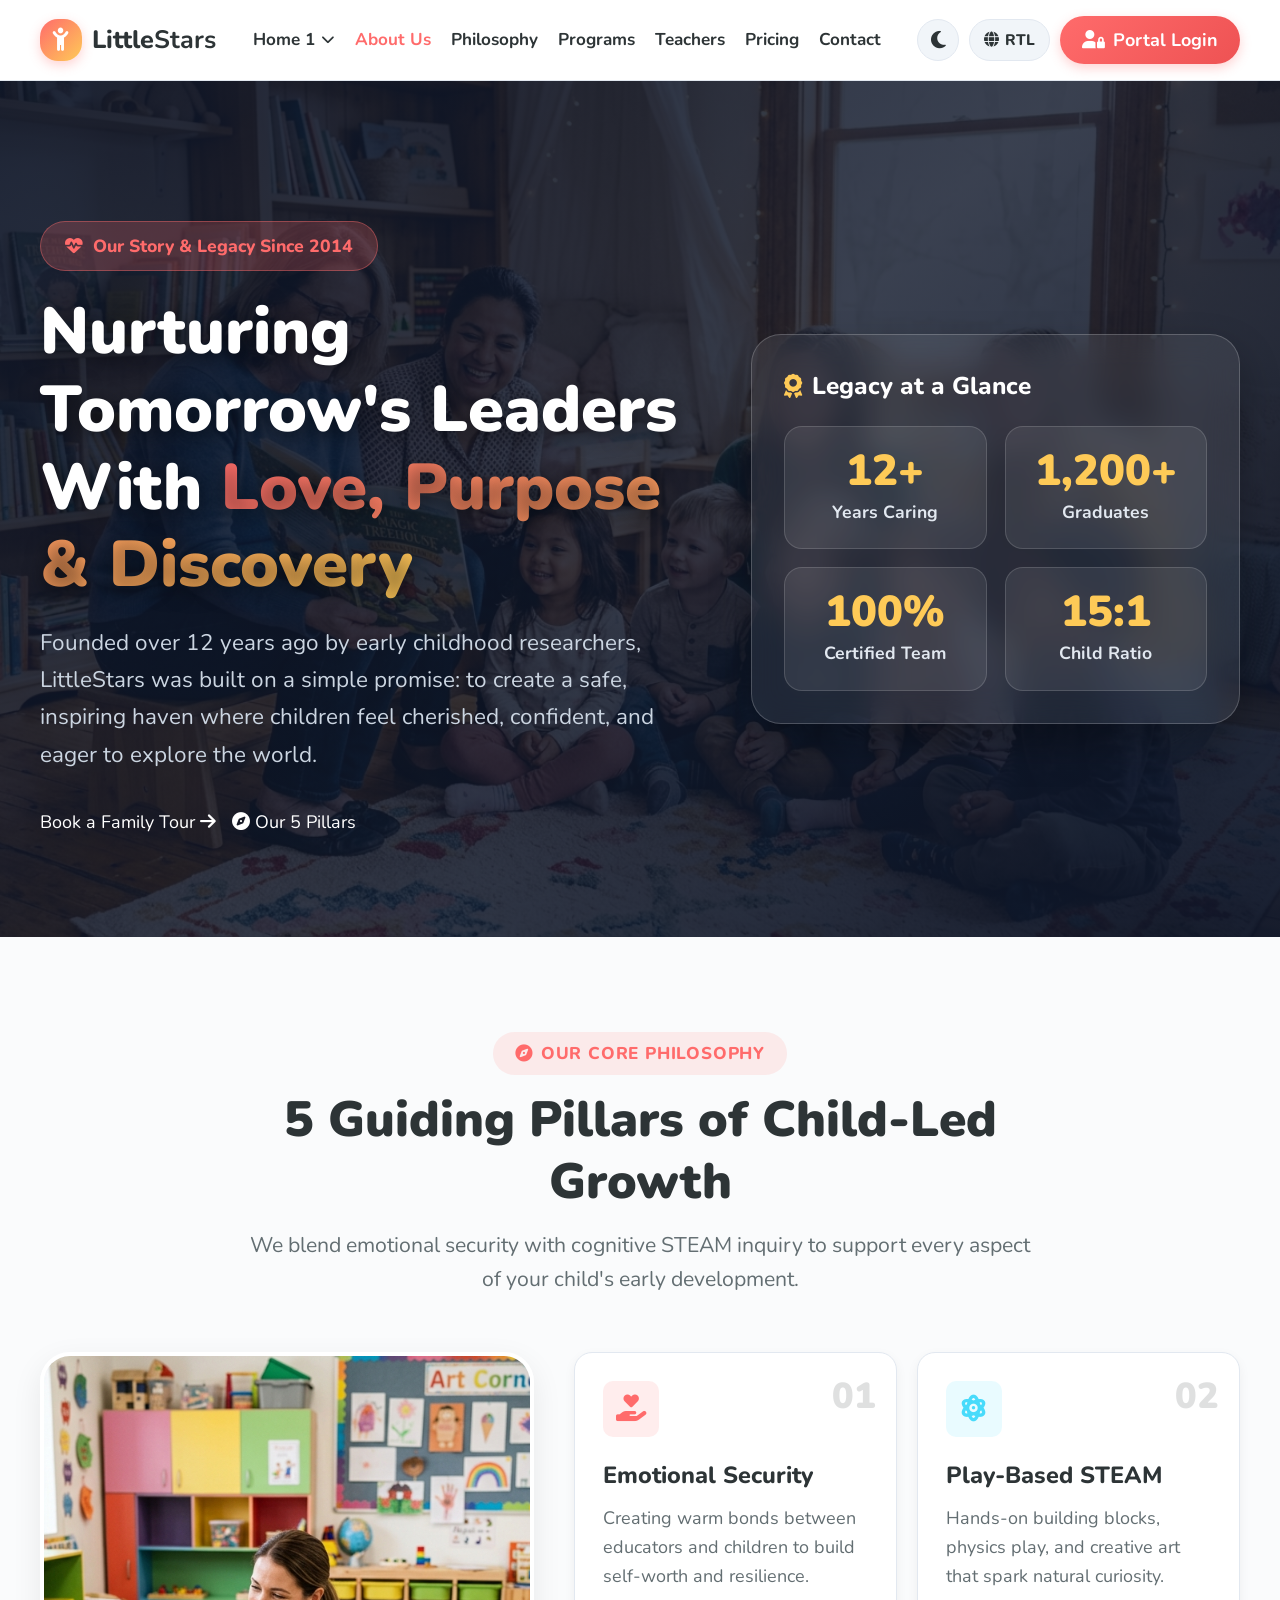
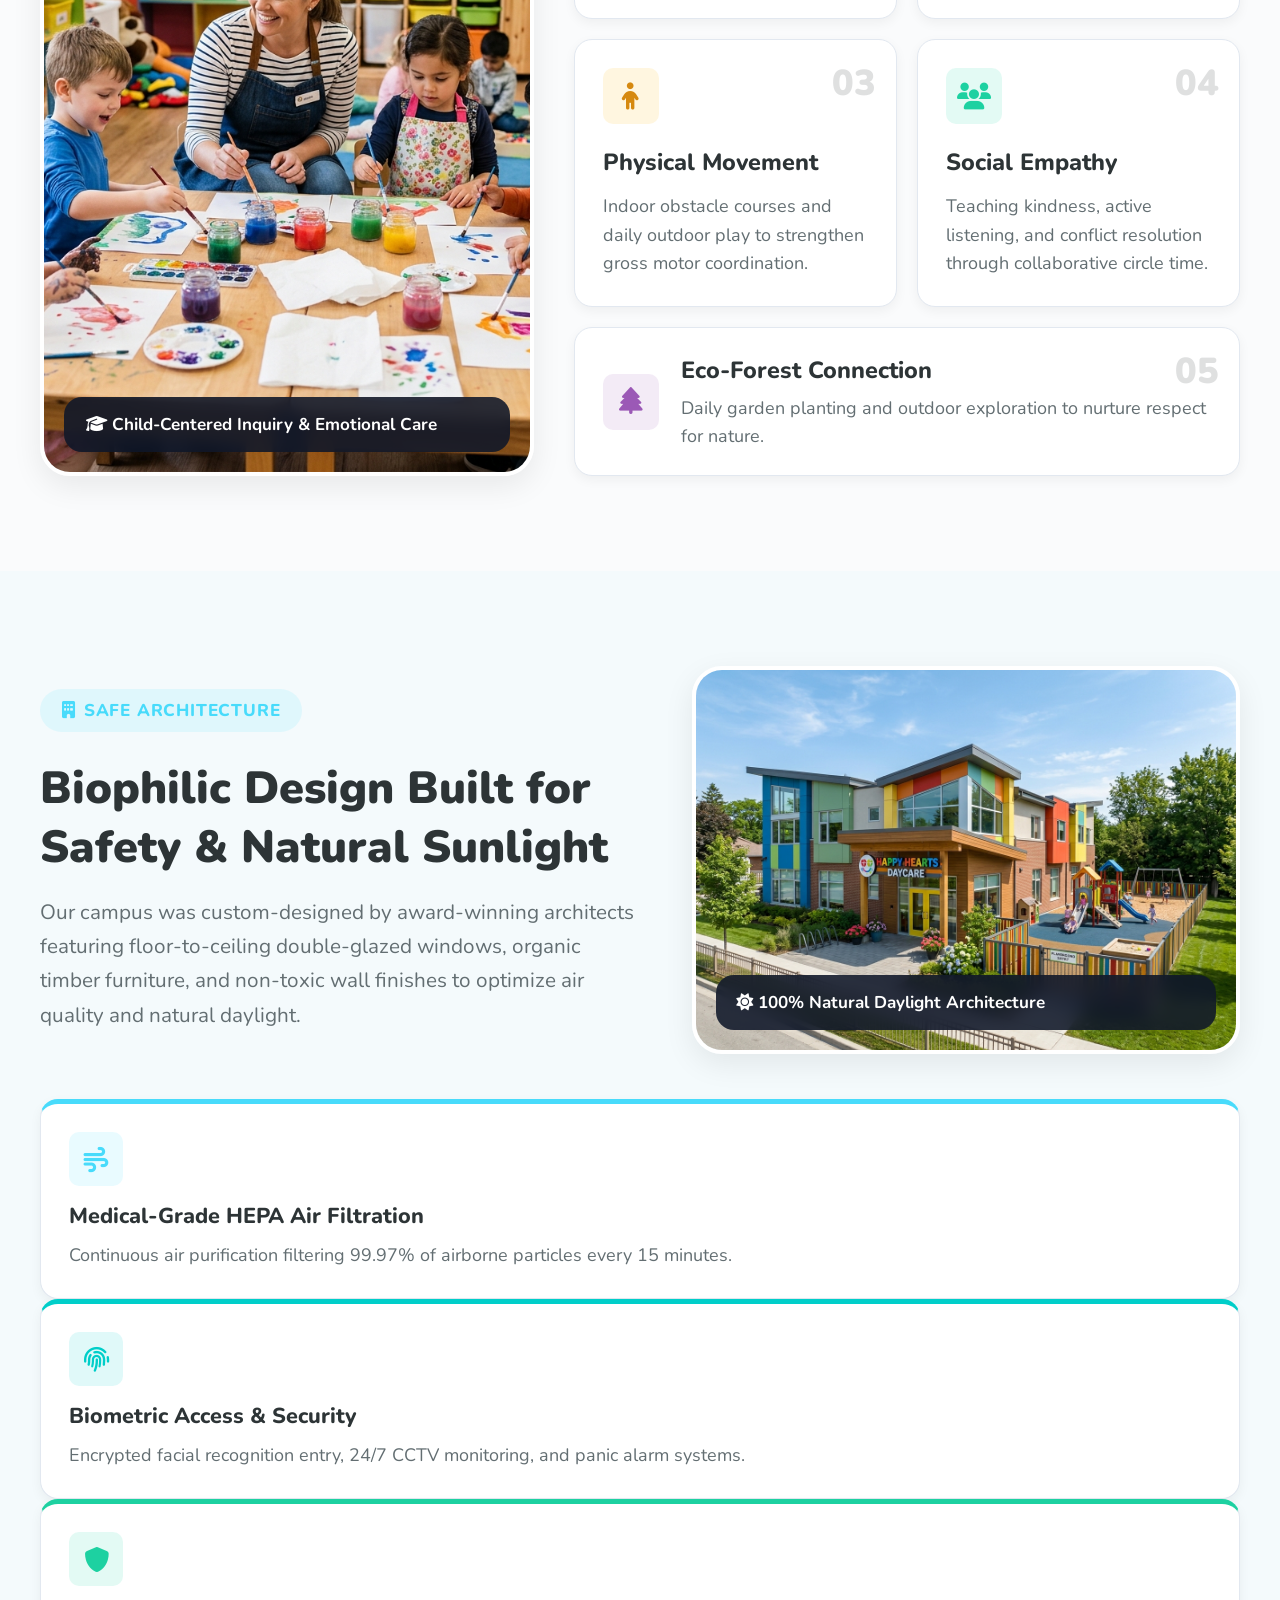
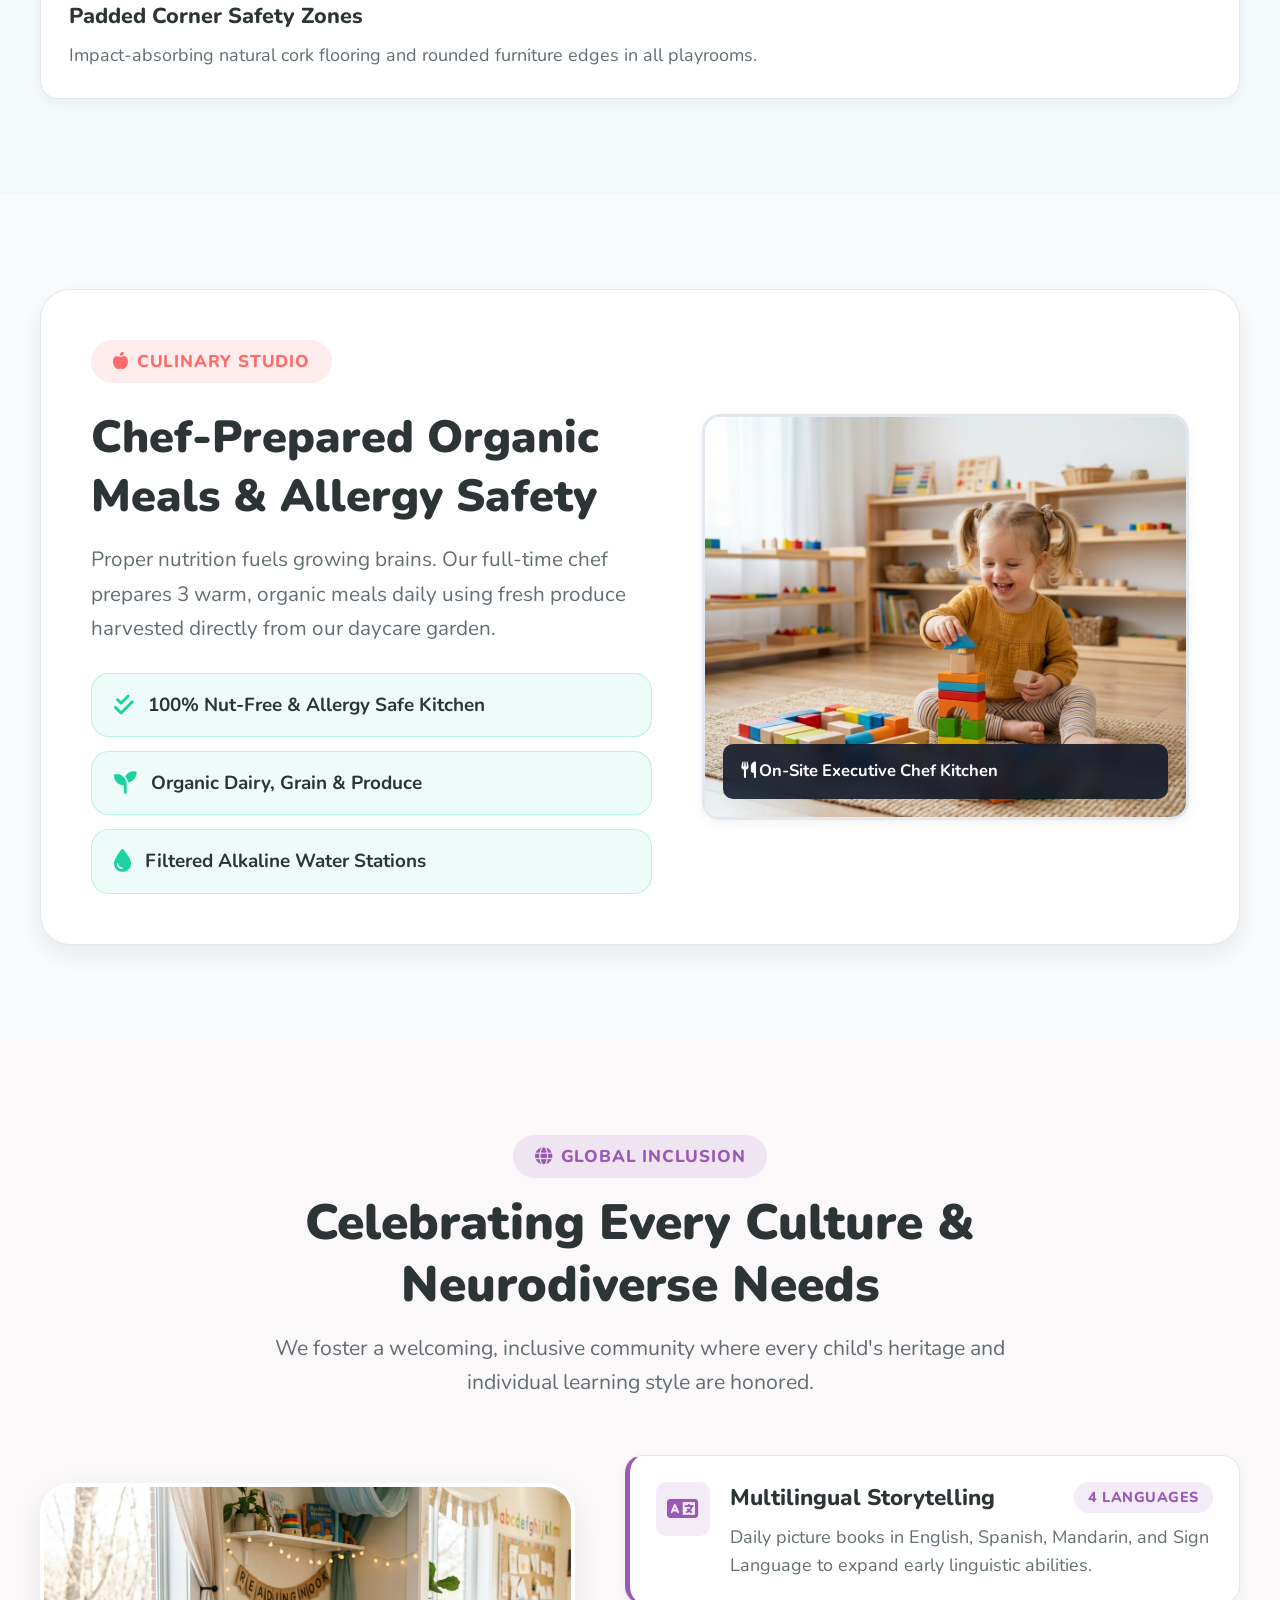
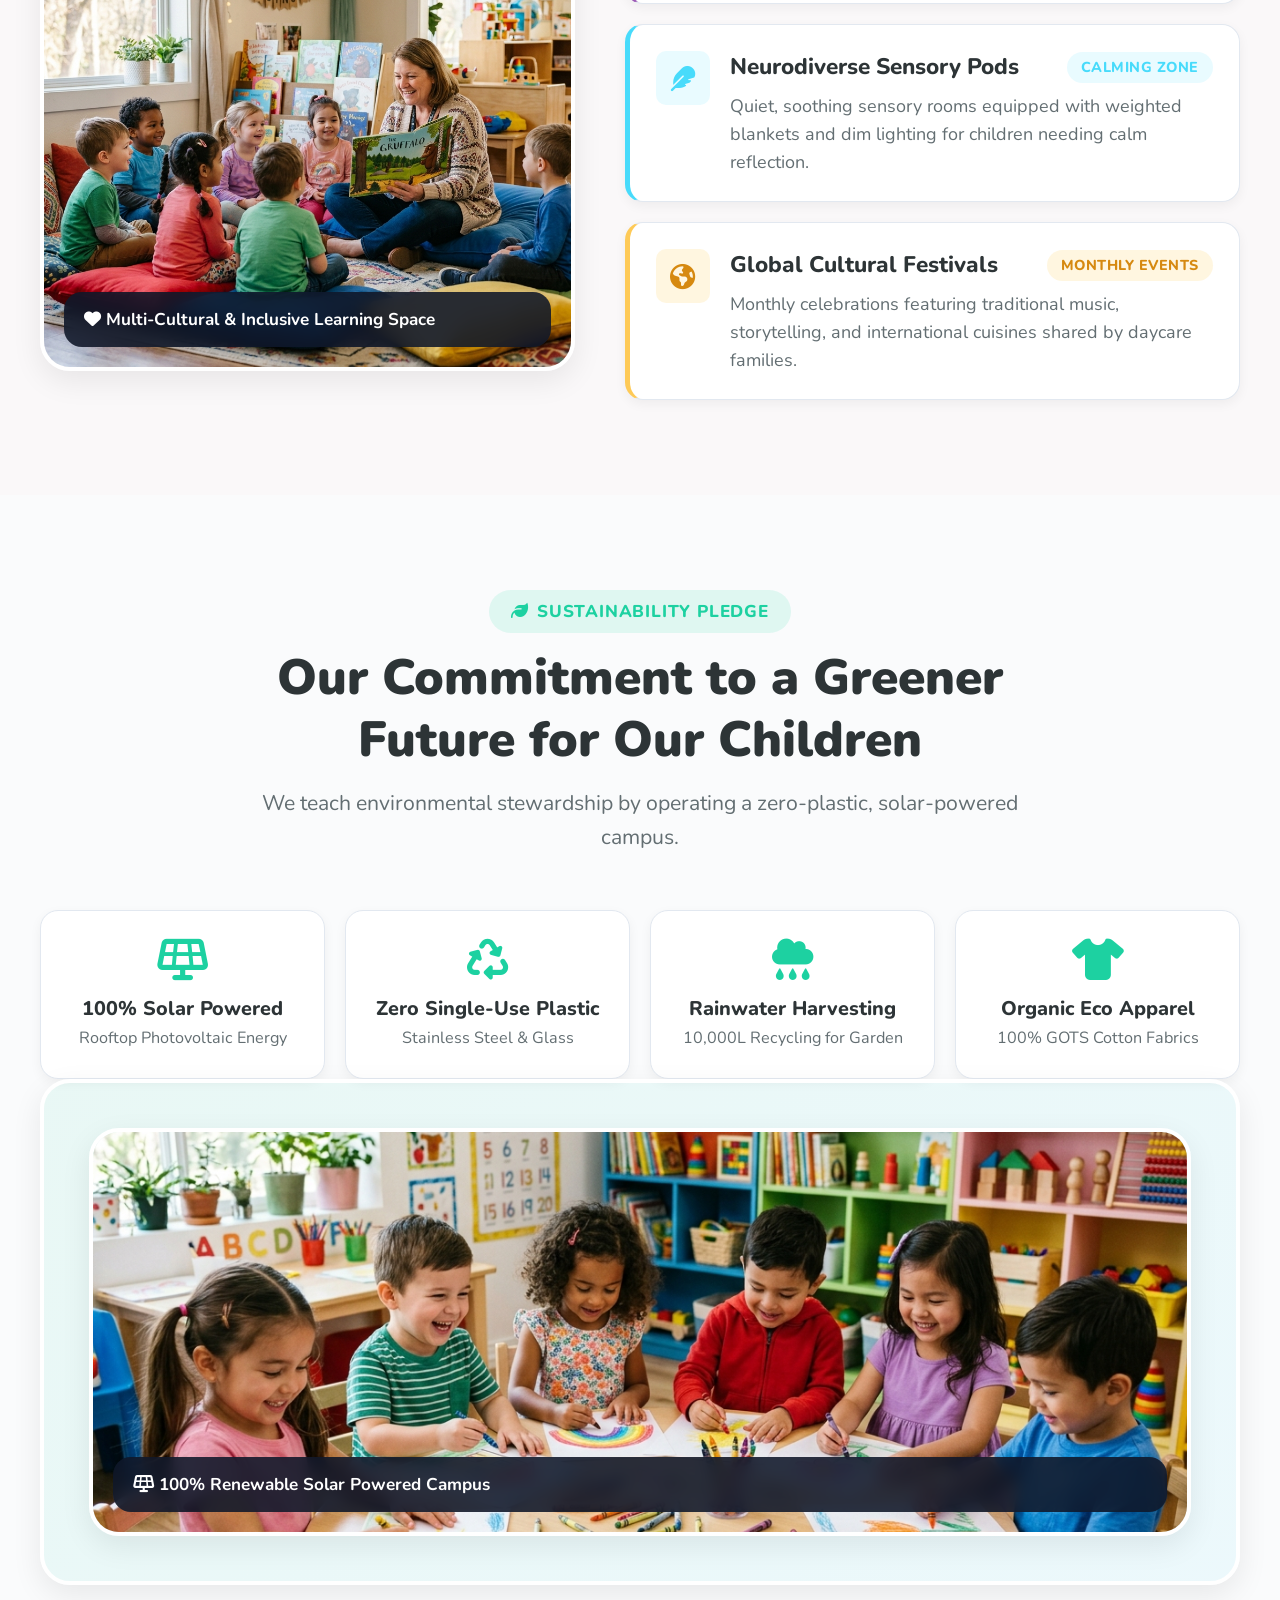
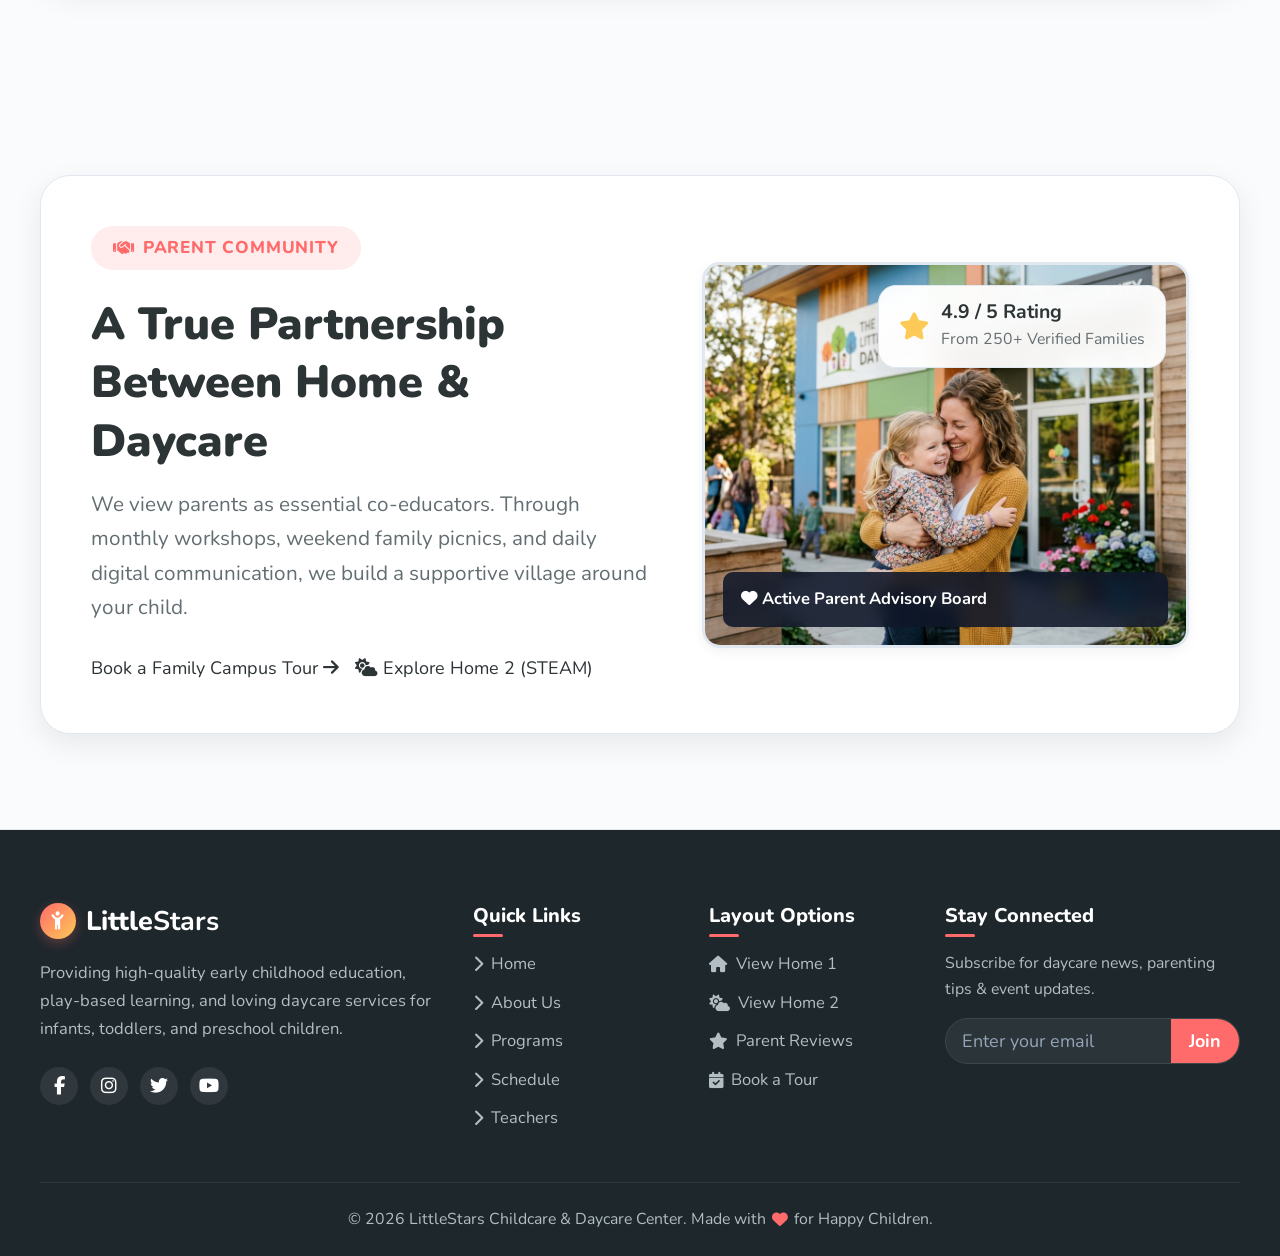
==== commit 4d25b900: "first commit" ====
--- a/about.html
+++ b/about.html
@@ -4,6 +4,9 @@
   <meta charset="UTF-8">
   <meta name="viewport" content="width=device-width, initial-scale=1.0">
   <title>About Us - LittleStars Childcare & Daycare Center</title>
+  <!-- Favicon -->
+  <link rel="icon" type="image/svg+xml" href="favicon.svg">
+
 
   <!-- Font Awesome Icons -->
   <link rel="stylesheet" href="https://cdnjs.cloudflare.com/ajax/libs/font-awesome/6.4.0/css/all.min.css">
@@ -60,6 +63,23 @@
           <li class="nav-item"><a href="teachers.html" class="nav-link">Teachers</a></li>
           <li class="nav-item"><a href="pricing.html" class="nav-link">Pricing</a></li>
           <li class="nav-item"><a href="contact.html" class="nav-link">Contact</a></li>
+
+          <!-- Mobile Utilities (Inside Hamburger Menu) -->
+          <li class="nav-item nav-mobile-actions">
+            <div class="mobile-actions-wrapper">
+              <button class="icon-btn theme-toggle-btn" title="Toggle Dark/Light Mode">
+                <i class="fa-solid fa-moon"></i>
+              </button>
+              <button class="icon-btn rtl-toggle-btn" title="Switch to RTL Mode">
+                <i class="fa-solid fa-globe"></i>
+                <span class="rtl-label">RTL</span>
+              </button>
+              <a href="login.html" class="btn-login login-btn">
+                <i class="fa-solid fa-user-lock"></i>
+                <span>Portal Login</span>
+              </a>
+            </div>
+          </li>
         </ul>
 
         <!-- Right Side Utilities (Dark Mode, RTL, Login) -->
--- a/style.css
+++ b/style.css
@@ -352,6 +352,10 @@
   font-size: 1.4rem;
   background: none;
   color: var(--text-main);
+}
+
+.nav-mobile-actions {
+  display: none !important;
 }
 
 /* RTL Support */
@@ -5692,11 +5696,7 @@
   max-width: 580px;
   text-shadow: 0 2px 10px rgba(0, 0, 0, 0.3);
 }
-  font-size: 1.18rem;
-  color: var(--text-muted);
-  line-height: 1.65;
-  margin-bottom: 30px;
-}
+
 
 .prog-quick-chips {
   display: flex;
@@ -6448,9 +6448,13 @@
 
 /* --- Section 1: Certified Educator Excellence Hero (#teach-hero) --- */
 .teach-hero-section {
-  padding: 85px 0 100px 0;
-  background: linear-gradient(135deg, rgba(255, 107, 107, 0.07) 0%, rgba(254, 202, 87, 0.09) 50%, rgba(29, 209, 161, 0.07) 100%);
   position: relative;
+  min-height: calc(100vh - 80px);
+  padding: 110px 0 90px 0;
+  background: linear-gradient(135deg, rgba(15, 23, 42, 0.82) 0%, rgba(15, 23, 42, 0.65) 50%, rgba(29, 209, 161, 0.45) 100%), url('images/teach_faculty_lead.jpg') center/cover no-repeat;
+  display: flex;
+  align-items: center;
+  color: #ffffff;
   overflow: hidden;
   border-bottom: 1px solid var(--border-color);
 }
@@ -6468,8 +6472,11 @@
   gap: 10px;
   padding: 8px 22px;
   border-radius: var(--radius-full);
-  background: rgba(255, 107, 107, 0.12);
-  color: var(--primary);
+  background: rgba(255, 255, 255, 0.15);
+  backdrop-filter: blur(10px);
+  -webkit-backdrop-filter: blur(10px);
+  border: 1px solid rgba(255, 255, 255, 0.3);
+  color: #ffffff;
   font-weight: 800;
   font-size: 0.92rem;
   text-transform: uppercase;
@@ -6481,22 +6488,24 @@
   font-size: 3.1rem;
   font-weight: 900;
   line-height: 1.2;
-  color: var(--text-main);
+  color: #ffffff;
   margin-bottom: 20px;
+  text-shadow: 0 4px 20px rgba(0, 0, 0, 0.4);
 }
 
 .teach-hero-title span {
-  color: var(--primary);
-  background: linear-gradient(135deg, var(--primary), #D68910);
+  background: linear-gradient(135deg, #1DD1A1, #FECA57);
   -webkit-background-clip: text;
   -webkit-text-fill-color: transparent;
 }
 
 .teach-hero-desc {
-  font-size: 1.18rem;
-  color: var(--text-muted);
-  line-height: 1.65;
+  font-size: 1.12rem;
+  color: rgba(255, 255, 255, 0.92);
+  line-height: 1.75;
   margin-bottom: 30px;
+  max-width: 580px;
+  text-shadow: 0 2px 10px rgba(0, 0, 0, 0.3);
 }
 
 .teach-stats-row {
@@ -7058,9 +7067,13 @@
 
 /* --- Section 1: All-Inclusive Tuition Hero (#price-hero) --- */
 .price-hero-section {
-  padding: 85px 0 100px 0;
-  background: linear-gradient(135deg, rgba(254, 202, 87, 0.08) 0%, rgba(255, 107, 107, 0.07) 50%, rgba(72, 219, 251, 0.08) 100%);
   position: relative;
+  min-height: calc(100vh - 80px);
+  padding: 110px 0 90px 0;
+  background: linear-gradient(135deg, rgba(15, 23, 42, 0.82) 0%, rgba(15, 23, 42, 0.65) 50%, rgba(254, 202, 87, 0.45) 100%), url('images/price_hero_tuition.jpg') center/cover no-repeat;
+  display: flex;
+  align-items: center;
+  color: #ffffff;
   overflow: hidden;
   border-bottom: 1px solid var(--border-color);
 }
@@ -7078,8 +7091,11 @@
   gap: 10px;
   padding: 8px 22px;
   border-radius: var(--radius-full);
-  background: rgba(254, 202, 87, 0.2);
-  color: #D68910;
+  background: rgba(255, 255, 255, 0.15);
+  backdrop-filter: blur(10px);
+  -webkit-backdrop-filter: blur(10px);
+  border: 1px solid rgba(255, 255, 255, 0.3);
+  color: #ffffff;
   font-weight: 800;
   font-size: 0.92rem;
   text-transform: uppercase;
@@ -7091,22 +7107,24 @@
   font-size: 3.1rem;
   font-weight: 900;
   line-height: 1.2;
-  color: var(--text-main);
+  color: #ffffff;
   margin-bottom: 20px;
+  text-shadow: 0 4px 20px rgba(0, 0, 0, 0.4);
 }
 
 .price-hero-title span {
-  color: var(--primary);
-  background: linear-gradient(135deg, #D68910, var(--primary));
+  background: linear-gradient(135deg, #FECA57, #FF6B6B);
   -webkit-background-clip: text;
   -webkit-text-fill-color: transparent;
 }
 
 .price-hero-desc {
-  font-size: 1.18rem;
-  color: var(--text-muted);
-  line-height: 1.65;
+  font-size: 1.12rem;
+  color: rgba(255, 255, 255, 0.92);
+  line-height: 1.75;
   margin-bottom: 30px;
+  max-width: 580px;
+  text-shadow: 0 2px 10px rgba(0, 0, 0, 0.3);
 }
 
 .price-value-pills {
@@ -9154,6 +9172,50 @@
     background: var(--bg-input, #f1f5f9);
     color: var(--text-main, #2d3436);
     font-size: 1.3rem;
+  }
+
+  /* Hide top-bar utility buttons on mobile so only hamburger button is next to logo */
+  .nav-actions > .theme-toggle-btn,
+  .nav-actions > .rtl-toggle-btn,
+  .nav-actions > .btn-login,
+  .nav-actions > #theme-toggle-btn,
+  .nav-actions > #rtl-toggle-btn,
+  .nav-actions > #login-btn {
+    display: none !important;
+  }
+
+  /* Show utility buttons inside hamburger menu on mobile */
+  .nav-mobile-actions {
+    display: block !important;
+    width: 100%;
+    margin-top: 10px;
+    padding-top: 16px;
+    border-top: 1px solid var(--border-color, #e2e8f0);
+  }
+
+  .mobile-actions-wrapper {
+    display: flex;
+    align-items: center;
+    justify-content: center;
+    gap: 12px;
+    width: 100%;
+    flex-wrap: wrap;
+  }
+
+  .mobile-actions-wrapper .btn-login {
+    display: flex !important;
+    align-items: center;
+    gap: 8px;
+    padding: 10px 20px;
+    border-radius: var(--radius-full, 50px);
+  }
+
+  .mobile-actions-wrapper .btn-login span {
+    display: inline-block !important;
+  }
+
+  .mobile-actions-wrapper .rtl-toggle-btn .rtl-label {
+    display: inline-block !important;
   }
 
   .nav-menu {
@@ -9450,3 +9512,143 @@
   }
 }
 
+/* ==========================================================================
+   404 ERROR PAGE COMPONENT STYLES (.err-)
+   ========================================================================== */
+.err-404-section {
+  position: relative;
+  min-height: calc(100vh - 80px);
+  padding: 110px 0 90px 0;
+  background: linear-gradient(135deg, rgba(15, 23, 42, 0.85) 0%, rgba(15, 23, 42, 0.70) 50%, rgba(255, 107, 107, 0.45) 100%), url('images/daycare_facility.jpg') center/cover no-repeat;
+  display: flex;
+  align-items: center;
+  justify-content: center;
+  text-align: center;
+  color: #ffffff;
+  overflow: hidden;
+  border-bottom: 1px solid var(--border-color);
+}
+
+.err-404-container {
+  max-width: 860px;
+  margin: 0 auto;
+  position: relative;
+  z-index: 2;
+}
+
+.err-badge-glow {
+  display: inline-flex;
+  align-items: center;
+  gap: 10px;
+  background: rgba(255, 255, 255, 0.15);
+  backdrop-filter: blur(12px);
+  -webkit-backdrop-filter: blur(12px);
+  padding: 8px 24px;
+  border-radius: var(--radius-full);
+  font-size: 1.1rem;
+  font-weight: 900;
+  color: #FECA57;
+  border: 1px solid rgba(255, 255, 255, 0.3);
+  margin-bottom: 24px;
+  box-shadow: 0 8px 20px rgba(0, 0, 0, 0.3);
+}
+
+.err-404-number {
+  font-size: 7.5rem;
+  font-weight: 900;
+  line-height: 1;
+  letter-spacing: -2px;
+  background: linear-gradient(135deg, #FECA57 0%, #FF6B6B 50%, #48DBFB 100%);
+  -webkit-background-clip: text;
+  -webkit-text-fill-color: transparent;
+  margin-bottom: 16px;
+  text-shadow: 0 10px 30px rgba(0, 0, 0, 0.5);
+}
+
+.err-404-title {
+  font-size: 2.8rem;
+  font-weight: 900;
+  color: #ffffff;
+  margin-bottom: 18px;
+  text-shadow: 0 4px 20px rgba(0, 0, 0, 0.4);
+}
+
+.err-404-desc {
+  font-size: 1.2rem;
+  color: rgba(255, 255, 255, 0.92);
+  line-height: 1.7;
+  max-width: 650px;
+  margin: 0 auto 36px auto;
+  text-shadow: 0 2px 10px rgba(0, 0, 0, 0.3);
+}
+
+.err-actions-row {
+  display: flex;
+  align-items: center;
+  justify-content: center;
+  gap: 18px;
+  flex-wrap: wrap;
+  margin-bottom: 48px;
+}
+
+.err-glass-cards {
+  display: grid;
+  grid-template-columns: repeat(3, 1fr);
+  gap: 20px;
+  margin-top: 20px;
+}
+
+.err-glass-card {
+  background: rgba(255, 255, 255, 0.12);
+  backdrop-filter: blur(14px);
+  -webkit-backdrop-filter: blur(14px);
+  border: 1px solid rgba(255, 255, 255, 0.25);
+  border-radius: var(--radius-lg);
+  padding: 24px 20px;
+  text-align: center;
+  color: #ffffff;
+  transition: transform var(--transition-fast), box-shadow var(--transition-fast);
+  text-decoration: none;
+}
+
+.err-glass-card:hover {
+  transform: translateY(-5px);
+  box-shadow: 0 12px 30px rgba(0, 0, 0, 0.35);
+  border-color: rgba(255, 255, 255, 0.45);
+}
+
+.err-glass-card i {
+  font-size: 2rem;
+  color: #FECA57;
+  margin-bottom: 12px;
+}
+
+.err-glass-card h4 {
+  font-size: 1.15rem;
+  font-weight: 800;
+  color: #ffffff;
+  margin-bottom: 6px;
+}
+
+.err-glass-card p {
+  font-size: 0.88rem;
+  color: rgba(255, 255, 255, 0.85);
+  margin: 0;
+  line-height: 1.4;
+}
+
+@media (max-width: 768px) {
+  .err-404-number {
+    font-size: 5rem;
+  }
+
+  .err-404-title {
+    font-size: 2rem;
+  }
+
+  .err-glass-cards {
+    grid-template-columns: 1fr;
+    gap: 16px;
+  }
+}
+
